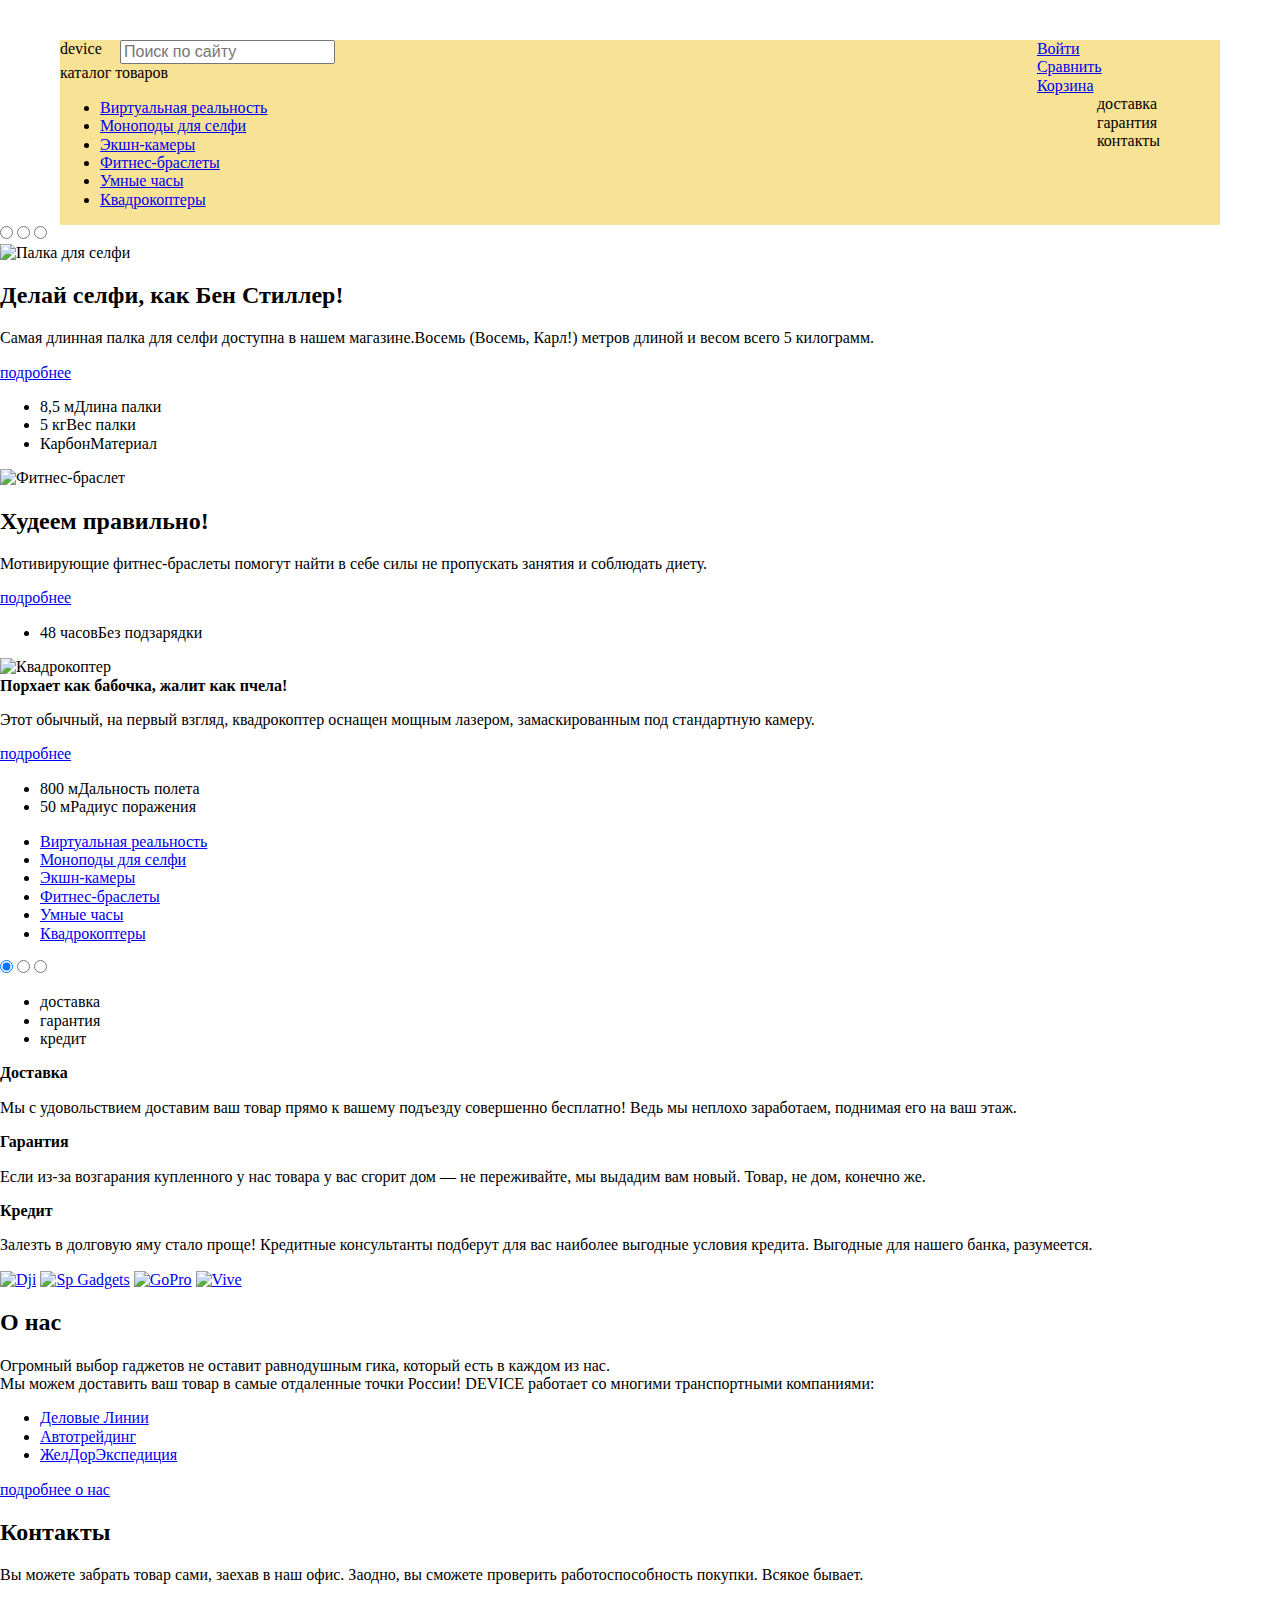
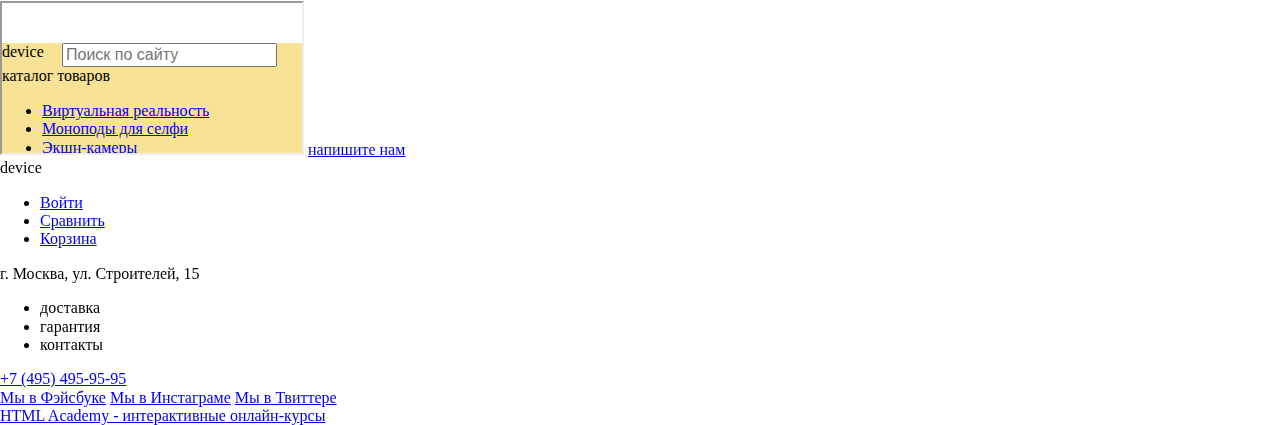
==== index.html @ 71eaf311 "Изменения в разметке" ====
<!DOCTYPE html>
<html lang="ru">
<head>
	<meta charset="UTF-8">
	<link rel="stylesheet" href="css/normalize.css">
	<link rel="stylesheet" href="css/style.css">
	<title>Device Layout  |  Главная</title>
</head>
<body class="body">
	<header class="header">
		<a class="header__logo">device</a>
		<nav class="header__nav">
			<div class="header__aside-nav">
				<form action="#" class="search">
					<input type="search" placeholder="Поиск по сайту" class="search__box">
				</form>
				<div class="header__catalog-menu">
					<a class="header__menu-link">каталог товаров</a>
					<ul class="header__catalog-list">
						<li class="header__catalog-item">
							<a href="#" class="header__catalog-link">Виртуальная реальность</a>
						</li>
						<li class="header__catalog-item">
							<a href="#" class="header__catalog-link">Моноподы для селфи</a>
						</li>
						<li class="header__catalog-item">
							<a href="#" class="header__catalog-link">Экшн-камеры</a>
						</li>
						<li class="header__catalog-item">
							<a href="#" class="header__catalog-link">Фитнес-браслеты</a>
						</li>
						<li class="header__catalog-item">
							<a href="#" class="header__catalog-link">Умные часы</a>
						</li>
						<li class="header__catalog-item">
							<a href="#" class="header__catalog-link">Квадрокоптеры</a>
						</li>
					</ul>
				</div>
			</div>
			<div class="header__main-nav">
				<ul class="header__interactive-list">
					<li class="header__interactive-item">
						<a href="#" class="header__interactive-link">Войти</a>
					</li>
					<li class="header__interactive-item">
						<a href="#" class="header__interactive-link">Сравнить</a>
					</li>
					<li class="header__interactive-item">
						<a href="#" class="header__interactive-link">Корзина</a>
					</li>
				</ul>
				<ul class="header__menu-list">
					<li class="header__menu-item">
						<a class="header__menu-link">доставка</a>
					</li>
					<li class="header__menu-item">
						<a class="header__menu-link">гарантия</a>
					</li>
					<li class="header__menu-item">
						<a class="header__menu-link">контакты</a>
					</li>
				</ul>
			</div>
		</nav>
	</header>

	<main class="main">
		<div class="main-slider">
			<input type="radio" name="#" id="slid-input-1" checked>
			<input type="radio" name="#" id="slid-input-2">
			<input type="radio" name="#" id="slid-input-3">
			<section class="main-slider__box main-slider__box--01">
				<div class="main-slider__visual">
					<img src="#" alt="Палка для селфи">
				</div>
				<div class="main-slider__text">
					<h2 class="main-slider__title">Делай селфи, как Бен Стиллер!</h2>
					<p class="main-slider__description">Самая длинная палка для селфи доступна в нашем магазине.Восемь (Восемь, Карл!) метров длиной и весом всего 5 килограмм.</p>
					<a href="#" class="special-link">подробнее</a>
					<ul class="main-slider__feature-list">
						<li class="main-slider__feature-item"><span>8,5 м</span>Длина палки</li>
						<li class="main-slider__feature-item"><span>5 кг</span>Вес палки</li>
						<li class="main-slider__feature-item"><span>Карбон</span>Материал</li>
					</ul>
				</div>
			</section>
			<section class="main-slider__box main-slider__box--02">
				<div class="main-slider__visual">
					<img src="#" alt="Фитнес-браслет">
				</div>
				<div class="main-slider__text">
					<h2 class="main-slider__title">Худеем правильно!</h2>
					<p class="main-slider__description">Мотивирующие фитнес-браслеты помогут найти в себе силы не пропускать занятия и соблюдать диету.</p>
					<a href="#" class="special-link">подробнее</a>
					<ul class="main-slider__feature-list">
						<li class="main-slider__feature-item"><span>48 часов</span>Без подзарядки</li>
					</ul>
				</div>
			</section>
			<section class="main-slider__box main-slider__box--03">
				<div class="main-slider__visual">
					<img src="#" alt="Квадрокоптер">
				</div>
				<div class="main-slider__text">
					<b class="main-slider__title">Порхает как бабочка, жалит как пчела!</b>
					<p class="main-slider__description">Этот обычный, на первый взгляд, квадрокоптер оснащен мощным лазером, замаскированным под стандартную камеру.</p>
					<a href="#" class="special-link">подробнее</a>
					<ul class="main-slider__feature-list">
						<li class="main-slider__feature-item"><span>800 м</span>Дальность полета</li>
						<li class="main-slider__feature-item"><span>50 м</span>Радиус поражения</li>
					</ul>
				</div>
			</section>
		</div>
		<section class="catalog">
			<ul class="catalog__list">
				<li class="catalog__item">
					<a href="#" class="catalog__link">Виртуальная реальность</a>
				</li>
				<li class="catalog__item">
					<a href="#" class="catalog__link">Моноподы для селфи</a>
				</li>
				<li class="catalog__item">
					<a href="#" class="catalog__link">Экшн-камеры</a>
				</li>
				<li class="catalog__item">
					<a href="#" class="catalog__link">Фитнес-браслеты</a>
				</li>
				<li class="catalog__item">
					<a href="#" class="catalog__link">Умные часы</a>
				</li>
				<li class="catalog__item">
					<a href="#" class="catalog__link">Квадрокоптеры</a>
				</li>
			</ul>
		</section>
		<div class="service">
			<input type="radio" name="#" id="ser-input-1" checked>
			<input type="radio" name="#" id="ser-input-2">
			<input type="radio" name="#" id="ser-input-3">
			<ul class="service__list">
				<li class="service__item">доставка</li>
				<li class="service__item">гарантия</li>
				<li class="service__item">кредит</li>
			</ul>
			<section class="service__type service__type--01">
				<b class="service__type-title">Доставка</b>
				<p class="service__type-description">Мы с удовольствием доставим ваш товар прямо к вашему подъезду совершенно бесплатно! Ведь мы неплохо заработаем, поднимая его на ваш этаж.</p>
			</section>
			<section class="service__type service__type--02">
				<b class="service__type-title">Гарантия</b>
				<p class="service__type-description">Если из-за возгарания купленного у нас товара у вас сгорит дом — не переживайте, мы выдадим вам новый. Товар, не дом, конечно же.</p>
			</section>
			<section class="service__type service__type--03">
				<b class="service__type-title">Кредит</b>
				<p class="service__type-description">Залезть в долговую яму стало проще! Кредитные консультанты подберут для вас наиболее выгодные условия кредита. Выгодные для нашего банка, разумеется.</p>
			</section>
		</div>
		<section class="firms-logo">
			<a href="#" class="firms-logo__link"><img src="#" alt="Dji"></a>
			<a href="#" class="firms-logo__link"><img src="#" alt="Sp Gadgets"></a>
			<a href="#" class="firms-logo__link"><img src="#" alt="GoPro"></a>
			<a href="#" class="firms-logo__link"><img src="#" alt="Vive"></a>
		</section>
		<div class="info">
			<section class="info__block info__block--about">
				<h2 class="info__title">О нас</h2>
				<p class="info__description">Огромный выбор гаджетов не оставит равнодушным гика, который есть в каждом из нас.<br>
				Мы можем доставить ваш товар в самые отдаленные точки России! DEVICE работает со многими транспортными компаниями:</p>
				<ul class="info__transportation-list">
					<li class="info__transportation-item"><a href="#">Деловые Линии</a></li>
					<li class="info__transportation-item"><a href="#">Автотрейдинг</a></li>
					<li class="info__transportation-item"><a href="#">ЖелДорЭкспедиция</a></li>
				</ul>
				<a href="#" class="special-link">подробнее о нас</a>
			</section>
			<section class="info__block info__block--contacts">
				<h2 class="info__title">Контакты</h2>
				<p class="info__description">Вы можете забрать товар сами, заехав в наш офис. Заодно, вы сможете проверить работоспособность покупки. Всякое бывает.</p>
				<iframe src="#"></iframe>
				<a href="mailto:#" class="special-link">напишите нам</a>
			</section>
		</div>
	</main>
	
	<footer class="footer">
		<a class="footer__logo">device</a>
		<nav class="footer__nav">
			<ul class="footer__interactive-list">
				<li class="footer__interactive-item">
					<a href="#" class="footer__interactive-link">Войти</a>
				</li>
				<li class="footer__interactive-item">
					<a href="#" class="footer__interactive-link">Сравнить</a>
				</li>
				<li class="footer__interactive-item">
					<a href="#" class="footer__interactive-link">Корзина</a>
				</li>
			</ul>
			<span class="footer__our-address">г. Москва, ул. Строителей, 15</span>
			<ul class="footer__menu-list">
				<li class="footer__menu-item">
					<a class="footer__menu-link">доставка</a>
				</li>
				<li class="footer__menu-item">
					<a class="footer__menu-link">гарантия</a>
				</li>
				<li class="footer__menu-item">
					<a class="footer__menu-link">контакты</a>
				</li>
			</ul>
			<a href="tel:84954959595" class="footer__our-phone">+7 (495) 495-95-95</a>
		</nav>
		<div class="social">
				<a href="#" class="social__box social__box--fb">Мы в Фэйсбуке</a>
				<a href="#" class="social__box social__box--inst">Мы в Инстаграме</a>
				<a href="#" class="social__box social__box--twit">Мы в Твиттере</a>
		</div>
		<a href="#" class="footer__html-academy">HTML Academy - интерактивные онлайн-курсы</a>
	</footer>
</body>
</html>
---- css/style.css ----
/* ----------FONTS */
@font-face {
	font-family: "GilroyLight";
	font-style: normal;
	font-weight: 300;
	src: url("../fonts/gilroylight.woff2") format("woff2"),
		 url("../fonts/gilroylight.woff") format("woff");
}

@font-face {
	font-family: "GilroyExtraBold";
	font-style: normal;
	font-weight: 800;
	src: url("../fonts/gilroyextrabold.woff2") format("woff2"),
		 url("../fonts/gilroyextrabold.woff") format("woff");
}

@font-face {
	font-family: "OpenSans";
	font-style: normal;
	font-weight: 400;
	src: url("../fonts/opensans.woff2") format("woff2"),
		 url("../fonts/opensans.woff") format("woff");
}

@font-face {
	font-family: "OpenSansLight";
	font-style: normal;
	font-weight: 300;
	src: url("../fonts/opensanslight.woff2") format("woff2"),
		 url("../fonts/opensanslight.woff") format("woff");
}

/* ----------COMMON STYLE */
.body {
	width: 100%;
	background: #ffffff;
	font-style: normal;
	font-family: "OpenSans, Arial, sans-serif";
}

/* ----------HEADER */
.header {
	position: relative;
	
	margin: 40px auto 0 auto;
	width: 1160px;

	background-color: #f7e296;
}

.header__logo {
	position: absolute;
}

.header__nav {
	display: flex;
	flex-direction: row;
	flex-wrap: wrap;
	align-items: flex-start;
	justify-content: space-between;
}

.search {
	flex-basis: 300px;
	margin-left: 60px;
}

.header__interactive-list {
	flex-basis: 740px;
	margin: 0;
	margin-right: 60px;
	padding: 0;

	list-style-type: none;
}

.header__menu-list {
	flex-basis: 1040px;
	margin: 0;
	margin-left: 60px;
	margin-right: 60px;
	padding: 0;
	
	list-style-type: none;
}

/* ----------MAIN */

/* ----------FOOTER */
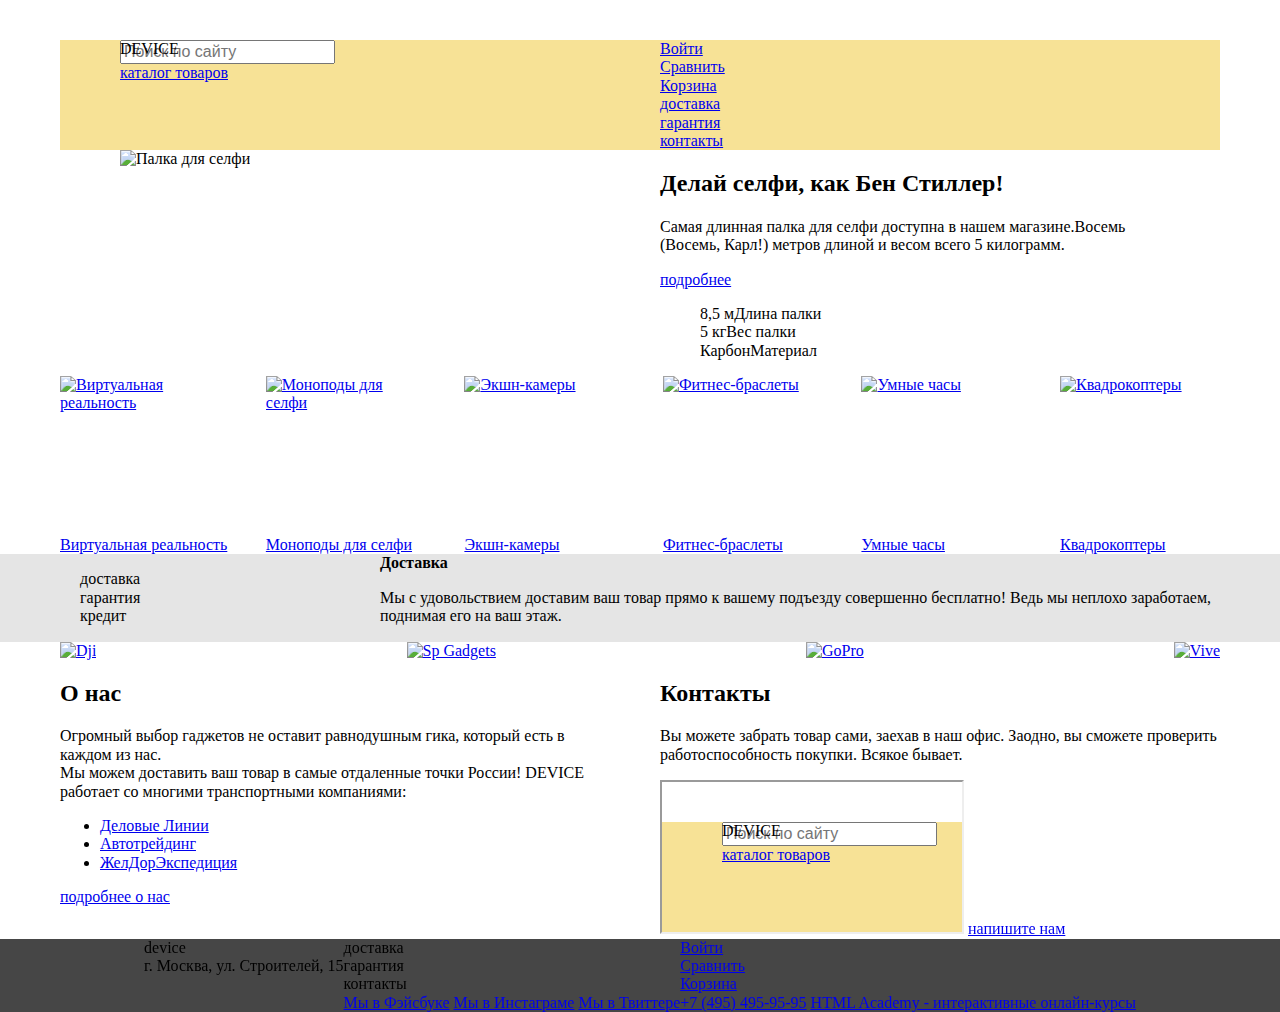
==== commit ef22a7f4: "изменения в разметке + сетка index" ====
--- a/index.html
+++ b/index.html
@@ -15,7 +15,7 @@
 					<input type="search" placeholder="Поиск по сайту" class="search__box">
 				</form>
 				<div class="header__catalog-menu">
-					<a class="header__menu-link">каталог товаров</a>
+					<a href="#" class="header__catalog-menu-link">каталог товаров</a>
 					<ul class="header__catalog-list">
 						<li class="header__catalog-item">
 							<a href="#" class="header__catalog-link">Виртуальная реальность</a>
@@ -52,13 +52,13 @@
 				</ul>
 				<ul class="header__menu-list">
 					<li class="header__menu-item">
-						<a class="header__menu-link">доставка</a>
+						<a href="#" class="header__menu-link">доставка</a>
 					</li>
 					<li class="header__menu-item">
-						<a class="header__menu-link">гарантия</a>
+						<a href="#" class="header__menu-link">гарантия</a>
 					</li>
 					<li class="header__menu-item">
-						<a class="header__menu-link">контакты</a>
+						<a href="#" class="header__menu-link">контакты</a>
 					</li>
 				</ul>
 			</div>
@@ -103,7 +103,7 @@
 					<img src="#" alt="Квадрокоптер">
 				</div>
 				<div class="main-slider__text">
-					<b class="main-slider__title">Порхает как бабочка, жалит как пчела!</b>
+					<h2 class="main-slider__title">Порхает как бабочка, жалит как пчела!</h2>
 					<p class="main-slider__description">Этот обычный, на первый взгляд, квадрокоптер оснащен мощным лазером, замаскированным под стандартную камеру.</p>
 					<a href="#" class="special-link">подробнее</a>
 					<ul class="main-slider__feature-list">
@@ -116,22 +116,46 @@
 		<section class="catalog">
 			<ul class="catalog__list">
 				<li class="catalog__item">
-					<a href="#" class="catalog__link">Виртуальная реальность</a>
-				</li>
-				<li class="catalog__item">
-					<a href="#" class="catalog__link">Моноподы для селфи</a>
-				</li>
-				<li class="catalog__item">
-					<a href="#" class="catalog__link">Экшн-камеры</a>
-				</li>
-				<li class="catalog__item">
-					<a href="#" class="catalog__link">Фитнес-браслеты</a>
-				</li>
-				<li class="catalog__item">
-					<a href="#" class="catalog__link">Умные часы</a>
-				</li>
-				<li class="catalog__item">
-					<a href="#" class="catalog__link">Квадрокоптеры</a>
+					<a href="#" class="catalog__link">
+						<div class="catalog__visual">
+							<img src="#" alt="Виртуальная реальность">
+						</div>
+					Виртуальная реальность</a>
+				</li>
+				<li class="catalog__item">
+					<a href="#" class="catalog__link">
+						<div class="catalog__visual">
+							<img src="#" alt="Моноподы для селфи">
+						</div>
+					Моноподы для селфи</a>
+				</li>
+				<li class="catalog__item">
+					<a href="#" class="catalog__link">
+						<div class="catalog__visual">
+							<img src="#" alt="Экшн-камеры">
+						</div>
+					Экшн-камеры</a>
+				</li>
+				<li class="catalog__item">
+					<a href="#" class="catalog__link">
+						<div class="catalog__visual">
+							<img src="#" alt="Фитнес-браслеты">
+						</div>
+					Фитнес-браслеты</a>
+				</li>
+				<li class="catalog__item">
+					<a href="#" class="catalog__link">
+						<div class="catalog__visual">
+							<img src="#" alt="Умные часы">
+						</div>
+					Умные часы</a>
+				</li>
+				<li class="catalog__item">
+					<a href="#" class="catalog__link">
+						<div class="catalog__visual">
+							<img src="#" alt="Квадрокоптеры">
+						</div>
+					Квадрокоптеры</a>
 				</li>
 			</ul>
 		</section>
@@ -183,10 +207,31 @@
 			</section>
 		</div>
 	</main>
-	
+
 	<footer class="footer">
-		<a class="footer__logo">device</a>
-		<nav class="footer__nav">
+		<div class="footer__info">
+			<a class="footer__logo">device</a>
+			<span class="footer__our-address">г. Москва, ул. Строителей, 15</span>
+		</div>
+		<div class="footer__main-menu">
+			<ul class="footer__menu-list">
+				<li class="footer__menu-item">
+					<a class="footer__menu-link">доставка</a>
+				</li>
+				<li class="footer__menu-item">
+					<a class="footer__menu-link">гарантия</a>
+				</li>
+				<li class="footer__menu-item">
+					<a class="footer__menu-link">контакты</a>
+				</li>
+			</ul>
+			<div class="social">
+				<a href="#" class="social__box social__box--fb">Мы в Фэйсбуке</a>
+				<a href="#" class="social__box social__box--inst">Мы в Инстаграме</a>
+				<a href="#" class="social__box social__box--twit">Мы в Твиттере</a>
+			</div>
+		</div>
+		<div class="footer__aside-menu">
 			<ul class="footer__interactive-list">
 				<li class="footer__interactive-item">
 					<a href="#" class="footer__interactive-link">Войти</a>
@@ -198,26 +243,9 @@
 					<a href="#" class="footer__interactive-link">Корзина</a>
 				</li>
 			</ul>
-			<span class="footer__our-address">г. Москва, ул. Строителей, 15</span>
-			<ul class="footer__menu-list">
-				<li class="footer__menu-item">
-					<a class="footer__menu-link">доставка</a>
-				</li>
-				<li class="footer__menu-item">
-					<a class="footer__menu-link">гарантия</a>
-				</li>
-				<li class="footer__menu-item">
-					<a class="footer__menu-link">контакты</a>
-				</li>
-			</ul>
 			<a href="tel:84954959595" class="footer__our-phone">+7 (495) 495-95-95</a>
-		</nav>
-		<div class="social">
-				<a href="#" class="social__box social__box--fb">Мы в Фэйсбуке</a>
-				<a href="#" class="social__box social__box--inst">Мы в Инстаграме</a>
-				<a href="#" class="social__box social__box--twit">Мы в Твиттере</a>
-		</div>
-		<a href="#" class="footer__html-academy">HTML Academy - интерактивные онлайн-курсы</a>
-	</footer>
+			<a href="#" class="footer__html-academy">HTML Academy - интерактивные онлайн-курсы</a>
+		</div>
+	</footer>	
 </body>
 </html>--- a/css/style.css
+++ b/css/style.css
@@ -39,52 +39,528 @@
 	font-family: "OpenSans, Arial, sans-serif";
 }
 
+.special-link {
+
+}
+
 /* ----------HEADER */
 .header {
 	position: relative;
 	
 	margin: 40px auto 0 auto;
+	padding-left: 60px;
+	padding-right: 60px;
+	width: 1040px;
+
+	background-color: #f7e296;
+}
+
+	.header__logo {
+		position: absolute;
+
+		text-transform: uppercase;
+	}
+
+	.header__nav {
+		display: flex;
+		flex-direction: row;
+		flex-wrap: wrap;
+		align-items: flex-start;
+		justify-content: space-between;
+	}
+
+		.header__aside-nav {
+			display: flex;
+			flex-basis: 500px;
+			flex-direction: column;
+			justify-content: flex-start;
+		}
+
+			.search {
+
+			}
+
+				.search__box {
+
+				}
+
+			.header__catalog-menu {
+
+			}
+
+				.header__catalog-menu-link {
+
+				}
+
+				.header__catalog-list {
+					display: none;
+					margin: 0;
+					padding: 0;
+
+					list-style-type: none;
+				}
+
+					.header__catalog-item {
+
+					}
+
+					.header__catalog-link {
+
+					}
+
+		.header__main-nav {
+			display: flex;
+			flex-basis: 500px;
+			flex-direction: column;
+			justify-content: flex-start;
+		}
+
+			.header__interactive-list {
+				margin: 0;
+				padding: 0;
+				
+				list-style-type: none;
+			}
+
+				.header__interactive-item {
+
+				}
+
+					.header__interactive-link {
+
+					}
+
+			.header__menu-list {
+				margin: 0;
+				padding: 0;
+				
+				list-style-type: none;
+			}
+
+				.header__menu-item {
+
+				}
+
+					.header__menu-link {
+
+					}
+
+/* ----------MAIN */
+.main {
+	width: 100%;
+
+	background-color: #ffffff;
+}
+
+/* ----------MAIN--index */
+.main-slider {
+	width: 1040px;
+	margin: 0 auto;
+	padding-left: 60px;
+	padding-right: 60px;
+}
+
+	#slid-input-1,
+	#slid-input-2,
+	#slid-input-3 {
+		display: none;
+	}
+
+	.main-slider__box {
+		display: flex;
+		flex-direction: row;
+		flex-wrap: nowrap;
+		align-items: flex-start;
+		justify-content: space-between;
+	}
+
+	.main-slider__box--01 {
+		display: flex;
+	}
+
+	.main-slider__box--02,
+	.main-slider__box--03 {
+		display: none;
+	}
+
+		.main-slider__visual {
+			flex-basis: 500px;
+		}
+
+		.main-slider__text {
+			flex-basis: 500px;
+		}
+
+			.main-slider__title {
+
+			}
+
+			.main-slider__description {
+
+			}
+
+			.main-slider__feature-list {
+
+				
+				list-style-type: none;
+			}
+
+				.main-slider__feature-item {
+
+				}
+
+.catalog {
 	width: 1160px;
-
-	background-color: #f7e296;
-}
-
-.header__logo {
-	position: absolute;
-}
-
-.header__nav {
+	margin: 0 auto;
+}
+
+	.catalog__list {
+		display: flex;
+		flex-direction: row;
+		flex-wrap: wrap;
+		align-items: flex-start;
+		justify-content: space-between;
+		margin: 0;
+		padding: 0;
+				
+		list-style-type: none;
+	}
+
+		.catalog__item {
+
+		}
+
+			.catalog__link {
+
+			}
+
+				.catalog__visual {
+					width: 160px;
+					height: 160px;
+				}
+
+.service {
+	display: flex;
+	flex-direction: row;
+	flex-wrap: wrap;
+	align-items: flex-start;
+	justify-content: center;
+	width: 100%;
+
+	background: #e5e5e5;
+}
+
+	#ser-input-1,
+	#ser-input-2,
+	#ser-input-3 {
+		display: none;
+	}
+
+	.service__list {
+		flex-basis: 300px;
+		
+		list-style-type: none;
+	}
+
+		.service__item {
+			
+			cursor: pointer;
+		}
+
+	.service__type {
+		flex-basis: 860px;
+	}
+
+	.service__type--01 {
+		display: block;
+	}
+
+	.service__type--02,
+	.service__type--03 {
+		display: none;
+	}
+
+		.service__type-title {
+
+		}
+
+		.service__type-description {
+
+		}
+
+.firms-logo {
 	display: flex;
 	flex-direction: row;
 	flex-wrap: wrap;
 	align-items: flex-start;
 	justify-content: space-between;
-}
-
-.search {
-	flex-basis: 300px;
-	margin-left: 60px;
-}
-
-.header__interactive-list {
-	flex-basis: 740px;
-	margin: 0;
-	margin-right: 60px;
-	padding: 0;
-
-	list-style-type: none;
-}
-
-.header__menu-list {
-	flex-basis: 1040px;
-	margin: 0;
-	margin-left: 60px;
-	margin-right: 60px;
-	padding: 0;
-	
-	list-style-type: none;
-}
-
-/* ----------MAIN */
-
-/* ----------FOOTER */+
+	width: 1160px;
+	margin: 0 auto;
+}
+
+	.firms-logo__link {
+
+	}
+
+.info {
+	display: flex;
+	flex-direction: row;
+	flex-wrap: wrap;
+	align-items: flex-start;
+	justify-content: space-between;
+
+	width: 1160px;
+	margin: 0 auto;
+}
+
+	.info__block {
+		flex-basis: 560px;
+	}
+
+		.info__title {
+
+		}
+
+		.info__description {
+
+		}
+
+		.info__transportation-list {
+
+		}
+
+			.info__transportation-item {
+
+			}
+
+/* ----------MAIN--catalog */
+.main__title {
+
+}
+
+.main__crumbs-list {
+
+}
+
+	.main__crumbs-item {
+
+	}
+
+.goods-filter {
+
+}
+
+	.goods-filter__title {
+
+	}
+
+	.goods-filter__form {
+
+	}
+
+		.goods-filter__price {
+
+		}
+
+			.goods-filter__form-title {
+
+			}
+
+			.goods-filter__range-line {
+
+			}
+
+				.goods-filter__range-value {
+
+				}
+
+				.goods-filter__range-min {
+
+				}
+
+				.goods-filter__range-max {
+
+				}
+
+			.goods-filter__current-price {
+
+			}
+
+		.goods-filter__color {
+
+		}
+
+			.goods-filter__form-title {
+
+			}
+
+			.goods-filter__color-value {
+
+			}
+
+		.goods-filter__bluetooth {
+
+		}
+
+			.goods-filter__form-title {
+
+			}
+
+			.goods-filter__bluetooth-select {
+
+			}
+
+		.goods-filter__button {
+
+		}
+
+.goods-sort {
+
+}
+
+	.goods-sort__title-block {
+
+	}
+
+		.goods-sort__title {
+
+		}
+
+		.goods-sort__type-list {
+
+		}
+
+			.goods-sort__type-item {
+
+			}
+
+		.goods-sort__arrows {
+
+		}
+
+			.goods-sort__arrow-direction {
+
+			}
+
+	.goods-sort__main-catalog {
+
+	}
+
+		.catalog-item {
+
+		}
+
+			.catalog-item__img {
+
+			}
+
+			.catalog-item__order-block {
+
+			}
+
+			.catalog-item__title {
+
+			}
+
+			.catalog-item__price {
+
+			}
+
+		.paginator {
+
+		}
+
+			.paginator__previous {
+
+			}
+
+			.paginator__number-block {
+
+			}
+
+				.paginator__number {
+
+				}
+
+			.paginator__next {
+
+			}
+
+/* ----------FOOTER */
+.footer {
+	display: flex;
+	flex-direction: row;
+	flex-wrap: nowrap;
+	align-items: flex-start;
+	justify-content: center;
+	width: 100%;
+
+	background: #464646;
+}
+
+	.footer__info {
+
+	}
+
+		.footer__logo {
+			display: block;
+		}
+
+		.footer__our-address {
+
+		}
+
+	.footer__main-menu {
+
+	}
+
+		.footer__menu-list {
+			margin: 0;
+			padding: 0;
+
+			list-style-type: none;
+		}
+
+			.footer__menu-item {
+
+			}
+
+				.footer__menu-link {
+
+				}
+
+		.social {
+
+		}
+
+			.social__box {
+
+			}
+
+	.footer__aside-menu {
+
+	}
+
+		.footer__interactive-list {
+			margin: 0;
+			padding: 0;
+
+			list-style-type: none;
+		}
+
+			.footer__interactive-item {
+
+			}
+
+				.footer__interactive-link {
+
+				}
+
+		.footer__our-phone {
+
+		}
+
+		.footer__html-academy {
+
+		}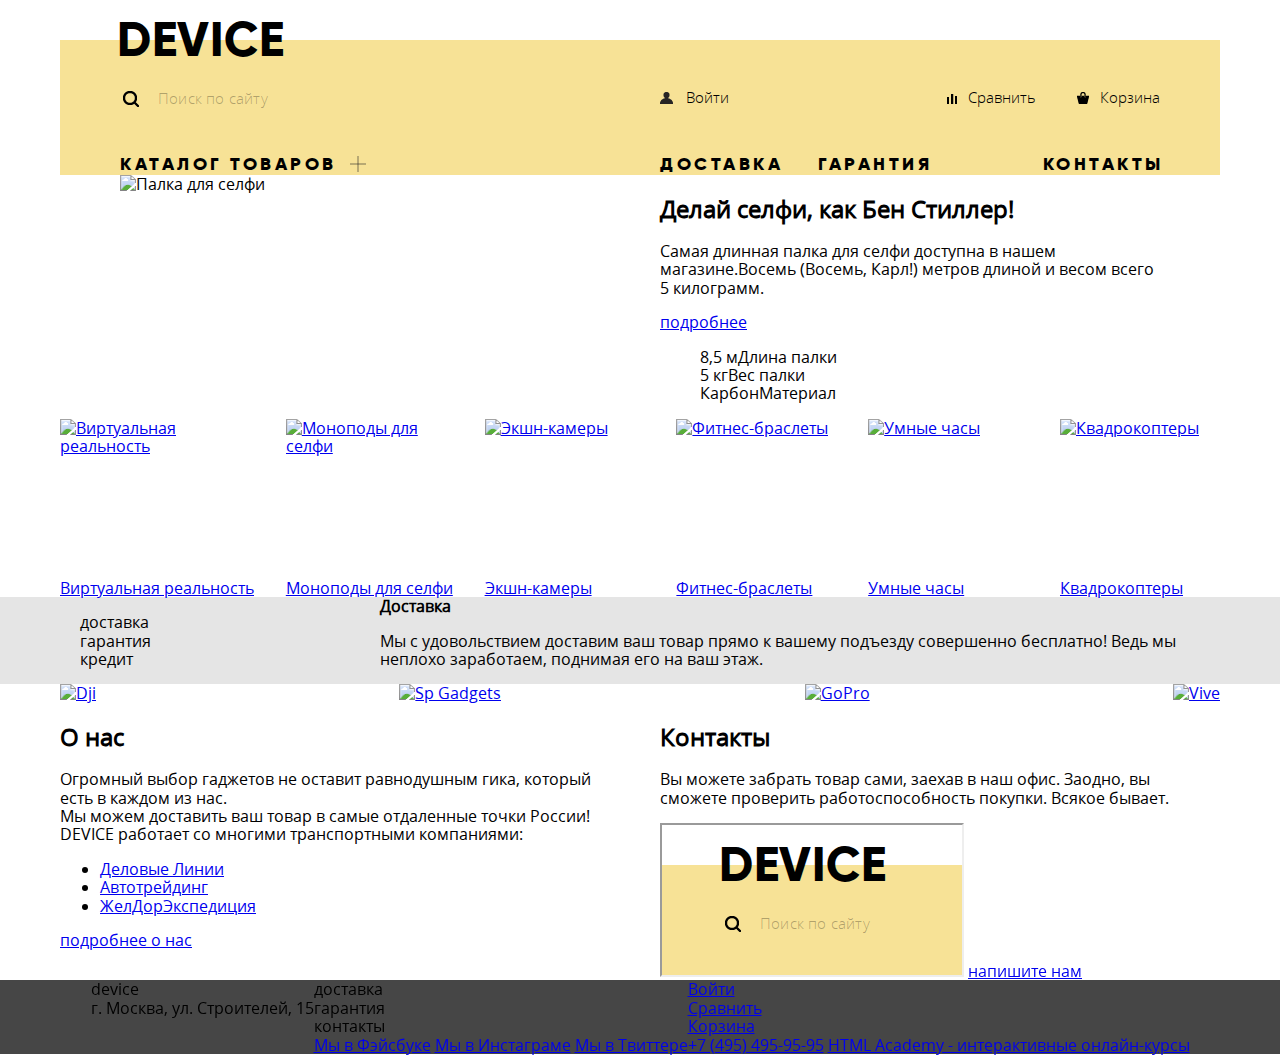
==== commit 3471d4bd: "верстка index + catalog не законченная" ====
--- a/index.html
+++ b/index.html
@@ -13,6 +13,7 @@
 			<div class="header__aside-nav">
 				<form action="#" class="search">
 					<input type="search" placeholder="Поиск по сайту" class="search__box">
+					<button type="submit" class="search__button">Найти</button>
 				</form>
 				<div class="header__catalog-menu">
 					<a href="#" class="header__catalog-menu-link">каталог товаров</a>
@@ -41,13 +42,13 @@
 			<div class="header__main-nav">
 				<ul class="header__interactive-list">
 					<li class="header__interactive-item">
-						<a href="#" class="header__interactive-link">Войти</a>
+						<a href="#" class="header__interactive-link header__interactive-link--user">Войти</a>
 					</li>
 					<li class="header__interactive-item">
-						<a href="#" class="header__interactive-link">Сравнить</a>
+						<a href="#" class="header__interactive-link header__interactive-link--compare">Сравнить</a>
 					</li>
 					<li class="header__interactive-item">
-						<a href="#" class="header__interactive-link">Корзина</a>
+						<a href="#" class="header__interactive-link header__interactive-link--cart">Корзина</a>
 					</li>
 				</ul>
 				<ul class="header__menu-list">
--- a/css/style.css
+++ b/css/style.css
@@ -36,7 +36,7 @@
 	width: 100%;
 	background: #ffffff;
 	font-style: normal;
-	font-family: "OpenSans, Arial, sans-serif";
+	font-family: "OpenSans", "Arial", sans-serif;
 }
 
 .special-link {
@@ -50,38 +50,151 @@
 	margin: 40px auto 0 auto;
 	padding-left: 60px;
 	padding-right: 60px;
+	padding-top: 33px;
 	width: 1040px;
 
-	background-color: #f7e296;
+	background-color: rgba(240, 197, 46, 0.5);
 }
 
 	.header__logo {
 		position: absolute;
-
+		top: -28px;
+		left: 57px;
+
+		font-family: GilroyExtraBold;
+		font-size: 48px;
+		letter-spacing: 0.7px;
 		text-transform: uppercase;
+		text-decoration: none;
+		color: rgba(0, 0, 0, 1);
+	}
+
+	.header__logo[href]:hover {
+		color: rgba(0, 0, 0, 0.6);
+	}
+
+	.header__logo[href]:active {
+		color: rgba(0, 0, 0, 0.3);
 	}
 
 	.header__nav {
 		display: flex;
 		flex-direction: row;
 		flex-wrap: wrap;
-		align-items: flex-start;
+		align-items: stretch;
 		justify-content: space-between;
 	}
 
 		.header__aside-nav {
 			display: flex;
-			flex-basis: 500px;
 			flex-direction: column;
 			justify-content: flex-start;
+			flex-basis: 500px;
 		}
 
 			.search {
-
+				display: flex;
+				flex-direction: row;
+				justify-content: flex-start;
+				height: 49px;
+				margin-bottom: 32px;
 			}
 
 				.search__box {
-
+					display: flex;
+					flex-direction: row;
+					flex-wrap: nowrap;
+					justify-content: center;
+					align-items: center;
+					flex-basis: 355px;
+					padding-left: 38px;
+
+					font-family: OpenSansLight;
+					font-size: 15px;
+					line-height: 36px;
+					letter-spacing: 0.2px;
+
+					color: #000000;
+					
+					border: none;
+					outline: 0px;
+					background: transparent url("../img/icon_sprite/icon_sprite.png") no-repeat -135px -751px;
+				}
+
+				.search__box::-webkit-input-placeholder {
+					color: rgba(0, 0, 0, 0.3);
+				}
+
+				.search__box::-moz-placeholder {
+					color: rgba(0, 0, 0, 0.3);
+				}
+
+				.search__box:-ms-input-placeholder {
+					color: rgba(0, 0, 0, 0.3);
+				}
+
+				.search__box:hover::-webkit-input-placeholder {
+					color: rgba(0, 0, 0, 0.6);
+				}
+
+				.search__box:hover::-moz-placeholder {
+					color: rgba(0, 0, 0, 0.6);
+				}
+
+				.search__box:hover:-ms-input-placeholder {
+					color: rgba(0, 0, 0, 0.6);
+				}
+
+				.search__box:focus::-webkit-input-placeholder {
+					color: rgba(0, 0, 0, 0.6);
+				}
+
+				.search__box:focus::-moz-placeholder {
+					color: rgba(0, 0, 0, 0.6);
+				}
+
+				.search__box:focus:-ms-input-placeholder {
+					color: rgba(0, 0, 0, 0.6);
+				}
+
+				.search__box:focus {
+					box-shadow: inset 0px -2px #000000;
+				}
+
+				.search__button {
+					display: none;
+					flex-direction: row;
+					flex-wrap: nowrap;
+					justify-content: center;
+					align-items: center;
+					flex-basis: 85px;
+
+					font-family: OpenSansLight;
+					font-size: 15px;
+					line-height: 36px;
+					color: #000000;
+					
+					border: none;
+					outline: none;
+					background-color: transparent;
+					box-shadow: inset 0px 0px 0px 2px #000000;
+
+					cursor: pointer;
+				}
+
+				.search__button:hover {
+					background-color: #000000;
+					color: rgba(255, 255, 255, 1);
+				}
+
+				.search__button:active {
+					background-color: #000000;
+					color: rgba(255, 255, 255, 0.3);
+				}
+
+				.search__box:focus + .search__button,
+				.search__button:active  {
+					display: flex;
 				}
 
 			.header__catalog-menu {
@@ -89,7 +202,46 @@
 			}
 
 				.header__catalog-menu-link {
-
+					position: relative;
+					padding-right: 33px;
+					font-family: GilroyExtraBold;
+					font-size: 18px;
+					text-decoration: none;
+					text-transform: uppercase;
+					letter-spacing: 3.5px;
+					color: #000000;
+				}
+
+				.header__catalog-menu-link:hover {
+					opacity: 0.6;
+				}
+
+				.header__catalog-menu-link:active {
+					opacity: 0.3;
+				}
+
+				.header__catalog-menu-link::before {
+					content: "";
+					position: absolute;
+					top: 10px;
+					right: 4px;
+					width: 16px;
+					height: 2px;
+
+					background-color: rgba(39, 37, 37, 0.3);
+				}
+
+				.header__catalog-menu-link::after {
+					content: "";
+					position: absolute;
+					top: 10px;
+					right: 4px;
+					width: 16px;
+					height: 2px;
+
+					background-color: rgba(39, 37, 37, 0.3);
+
+					transform: rotate(90deg);
 				}
 
 				.header__catalog-list {
@@ -110,39 +262,133 @@
 
 		.header__main-nav {
 			display: flex;
-			flex-basis: 500px;
 			flex-direction: column;
 			justify-content: flex-start;
+			flex-basis: 500px;
 		}
 
 			.header__interactive-list {
+				display: flex;
+				flex-direction: row;
+				justify-content: space-between;
+				flex-basis: 49px;
+				margin: 0;
+				margin-bottom: 32px;
+				padding: 0;
+				
+				list-style-type: none;
+			}
+
+				.header__interactive-item {
+					display: flex;
+					justify-content: flex-end;
+					align-items: center;
+					flex-wrap: nowrap;
+				}
+
+				.header__interactive-item:first-child {
+					justify-content: flex-start;
+					flex-basis: 280px;
+				}
+
+				.header__interactive-item:last-child {
+					margin-left: 36px;
+				}
+
+					.header__interactive-link {
+						position: relative;
+
+						display: block;
+						padding-left: 26px;
+
+						font-family: OpenSansLight;
+						font-size: 15px;
+						text-decoration: none;
+						color: #000000;
+					}
+
+					.header__interactive-link:hover {
+						opacity: 0.6;
+					}
+
+					.header__interactive-link:active {
+						opacity: 0.3;
+					}
+
+					.header__interactive-link::before {
+						content: "";
+						position: absolute;
+						width: 13px;
+						height: 13px;
+						background: transparent url("../img/icon_sprite/icon_sprite.png") no-repeat;
+					}
+
+					.header__interactive-link--user::before {
+						top: 3px;
+						left: 0px;
+						background-position: -136px -805px;
+					}
+
+					.header__interactive-link--compare::before {
+						top: 5px;
+						left: 5px;
+						background-position: -116px -933px;
+					}
+
+					.header__interactive-link--cart::before {
+						top: 3px;
+						left: 3px;
+						background-position: -20px -897px;
+					}
+
+					.header__interactive-link--out {
+						padding: 0;
+						margin-left: 22px;
+
+						color: #000000;
+						opacity: 0.3;
+					}
+
+					.header__interactive-link--out:hover {
+						opacity: none;
+					}
+
+			.header__menu-list {
+				display: flex;
+				flex-direction: row;
+				justify-content: space-between;
 				margin: 0;
 				padding: 0;
 				
 				list-style-type: none;
 			}
 
-				.header__interactive-item {
-
-				}
-
-					.header__interactive-link {
-
-					}
-
-			.header__menu-list {
-				margin: 0;
-				padding: 0;
-				
-				list-style-type: none;
-			}
-
 				.header__menu-item {
-
+					display: flex;
+					flex-direction: row;
+					align-content: center;					
+				}
+
+				.header__menu-item:last-child {
+					margin-left: 75px;
+					margin-right: -3.5px;
 				}
 
 					.header__menu-link {
-
+						font-family: GilroyExtraBold;
+						font-size: 18px;
+						text-decoration: none;
+						text-transform: uppercase;
+						letter-spacing: 3.5px;
+						color: #000000;
+					}
+
+					.header__menu-link:hover {
+						opacity: 0.6;
+					}
+
+					.header__menu-link:active {
+						opacity: 0.3;
 					}
 
 /* ----------MAIN */
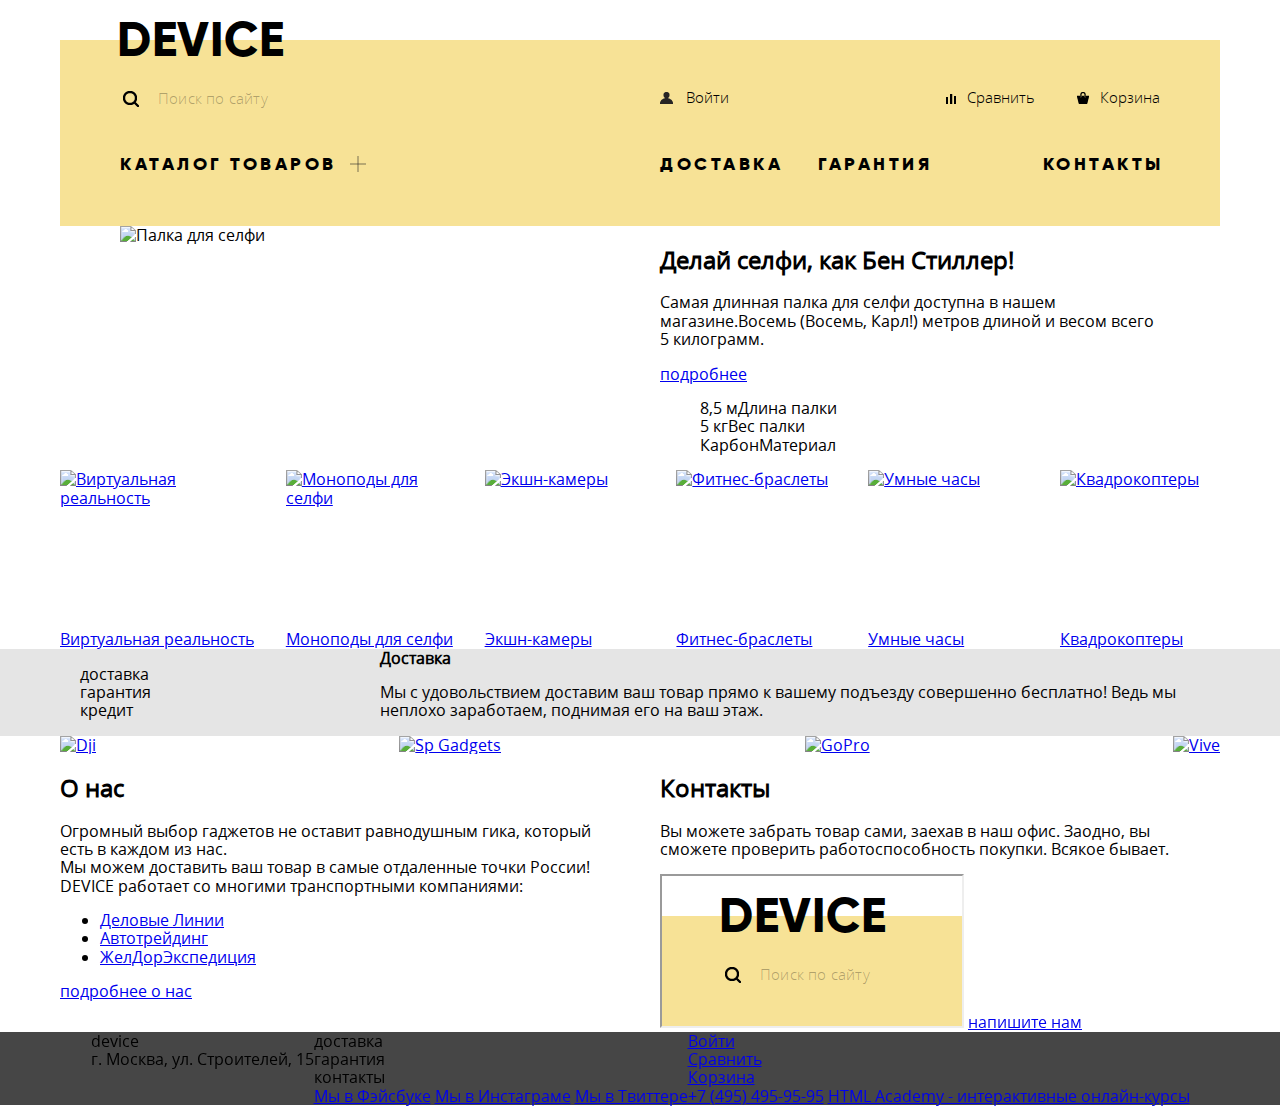
==== commit 655bc432: "Верстка index + catalog _2" ====
--- a/index.html
+++ b/index.html
@@ -17,26 +17,28 @@
 				</form>
 				<div class="header__catalog-menu">
 					<a href="#" class="header__catalog-menu-link">каталог товаров</a>
-					<ul class="header__catalog-list">
-						<li class="header__catalog-item">
-							<a href="#" class="header__catalog-link">Виртуальная реальность</a>
-						</li>
-						<li class="header__catalog-item">
-							<a href="#" class="header__catalog-link">Моноподы для селфи</a>
-						</li>
-						<li class="header__catalog-item">
-							<a href="#" class="header__catalog-link">Экшн-камеры</a>
-						</li>
-						<li class="header__catalog-item">
-							<a href="#" class="header__catalog-link">Фитнес-браслеты</a>
-						</li>
-						<li class="header__catalog-item">
-							<a href="#" class="header__catalog-link">Умные часы</a>
-						</li>
-						<li class="header__catalog-item">
-							<a href="#" class="header__catalog-link">Квадрокоптеры</a>
-						</li>
-					</ul>
+					<div class="header__catalog-list-wrapper">
+						<ul class="header__catalog-list">
+							<li class="header__catalog-item">
+								<a href="#" class="header__catalog-link">Виртуальная реальность</a>
+							</li>
+							<li class="header__catalog-item">
+								<a href="#" class="header__catalog-link">Фитнес-браслеты</a>
+							</li>
+							<li class="header__catalog-item">
+								<a href="#" class="header__catalog-link">Квадрокоптеры</a>
+							</li>
+							<li class="header__catalog-item">
+								<a href="../device/catalog.html" class="header__catalog-link">Моноподы для селфи</a>
+							</li>
+							<li class="header__catalog-item">
+								<a href="#" class="header__catalog-link">Умные часы</a>
+							</li>
+							<li class="header__catalog-item">
+								<a href="#" class="header__catalog-link">Экшн-камеры</a>
+							</li>
+						</ul>
+					</div>
 				</div>
 			</div>
 			<div class="header__main-nav">
@@ -73,7 +75,7 @@
 			<input type="radio" name="#" id="slid-input-3">
 			<section class="main-slider__box main-slider__box--01">
 				<div class="main-slider__visual">
-					<img src="#" alt="Палка для селфи">
+					<img src="../device/img/main-slider/main-slider__visual-1.png" alt="Палка для селфи" width="386" height="486">
 				</div>
 				<div class="main-slider__text">
 					<h2 class="main-slider__title">Делай селфи, как Бен Стиллер!</h2>
@@ -88,7 +90,7 @@
 			</section>
 			<section class="main-slider__box main-slider__box--02">
 				<div class="main-slider__visual">
-					<img src="#" alt="Фитнес-браслет">
+					<img src="../device/img/main-slider/main-slider__visual-2.png" alt="Фитнес-браслет" width="345" height="485">
 				</div>
 				<div class="main-slider__text">
 					<h2 class="main-slider__title">Худеем правильно!</h2>
@@ -101,7 +103,7 @@
 			</section>
 			<section class="main-slider__box main-slider__box--03">
 				<div class="main-slider__visual">
-					<img src="#" alt="Квадрокоптер">
+					<img src="../device/img/main-slider/main-slider__visual-3.png" alt="Квадрокоптер" width="526" height="334">
 				</div>
 				<div class="main-slider__text">
 					<h2 class="main-slider__title">Порхает как бабочка, жалит как пчела!</h2>
@@ -124,7 +126,7 @@
 					Виртуальная реальность</a>
 				</li>
 				<li class="catalog__item">
-					<a href="#" class="catalog__link">
+					<a href="../device/catalog.html" class="catalog__link">
 						<div class="catalog__visual">
 							<img src="#" alt="Моноподы для селфи">
 						</div>
--- a/css/style.css
+++ b/css/style.css
@@ -52,6 +52,7 @@
 	padding-right: 60px;
 	padding-top: 33px;
 	width: 1040px;
+	min-height: 153px;
 
 	background-color: rgba(240, 197, 46, 0.5);
 }
@@ -198,7 +199,7 @@
 				}
 
 			.header__catalog-menu {
-
+				position: relative;
 			}
 
 				.header__catalog-menu-link {
@@ -244,21 +245,68 @@
 					transform: rotate(90deg);
 				}
 
-				.header__catalog-list {
+				.header__catalog-list-wrapper {
+					position: absolute;
+					top: 20px;
+					left: -60px;
 					display: none;
+					width: 1160px;
 					margin: 0;
 					padding: 0;
 
-					list-style-type: none;
-				}
-
-					.header__catalog-item {
-
-					}
-
-					.header__catalog-link {
-
-					}
+					background-color: #f7e296;
+				}
+
+				.header__catalog-menu-link:hover + .header__catalog-list-wrapper,
+				.header__catalog-list-wrapper:hover {
+					display: block;
+					margin: 0;
+					padding: 0;
+				}
+
+					.header__catalog-list {
+						display: flex;
+						flex-direction: row;
+						flex-wrap: wrap;
+						width: 650px;
+						margin: 0;
+						padding: 0;
+						padding-left: 60px;
+						padding-top: 23px;
+						padding-bottom: 34px;
+
+						list-style-type: none;
+					}
+
+						.header__catalog-item {
+							flex-basis: 200px;
+						}
+						
+						.header__catalog-item:first-child,
+						.header__catalog-item:nth-child(4) {
+							margin-right: 39px;
+						}
+
+						.header__catalog-item:last-child {
+							flex-basis: 100%;
+						}
+
+						.header__catalog-link {
+							font-family: OpenSansLight;
+							font-size: 15px;
+							line-height: 36px;
+							text-decoration: none;
+							letter-spacing: 0.2px;
+							color: #000000;
+						}
+
+						.header__catalog-link:hover {
+							opacity: 0.6;
+						}
+
+						.header__catalog-link:active {
+							opacity: 0.3;
+						}
 
 		.header__main-nav {
 			display: flex;
@@ -270,7 +318,6 @@
 			.header__interactive-list {
 				display: flex;
 				flex-direction: row;
-				justify-content: space-between;
 				flex-basis: 49px;
 				margin: 0;
 				margin-bottom: 32px;
@@ -287,12 +334,11 @@
 				}
 
 				.header__interactive-item:first-child {
-					justify-content: flex-start;
-					flex-basis: 280px;
+					margin-right: auto;
 				}
 
 				.header__interactive-item:last-child {
-					margin-left: 36px;
+					margin-left: 39px;
 				}
 
 					.header__interactive-link {
@@ -356,7 +402,6 @@
 			.header__menu-list {
 				display: flex;
 				flex-direction: row;
-				justify-content: space-between;
 				margin: 0;
 				padding: 0;
 				
@@ -366,11 +411,12 @@
 				.header__menu-item {
 					display: flex;
 					flex-direction: row;
-					align-content: center;					
+					align-content: center;
+					margin-right: 35px;	
 				}
 
 				.header__menu-item:last-child {
-					margin-left: 75px;
+					margin-left: auto;
 					margin-right: -3.5px;
 				}
 
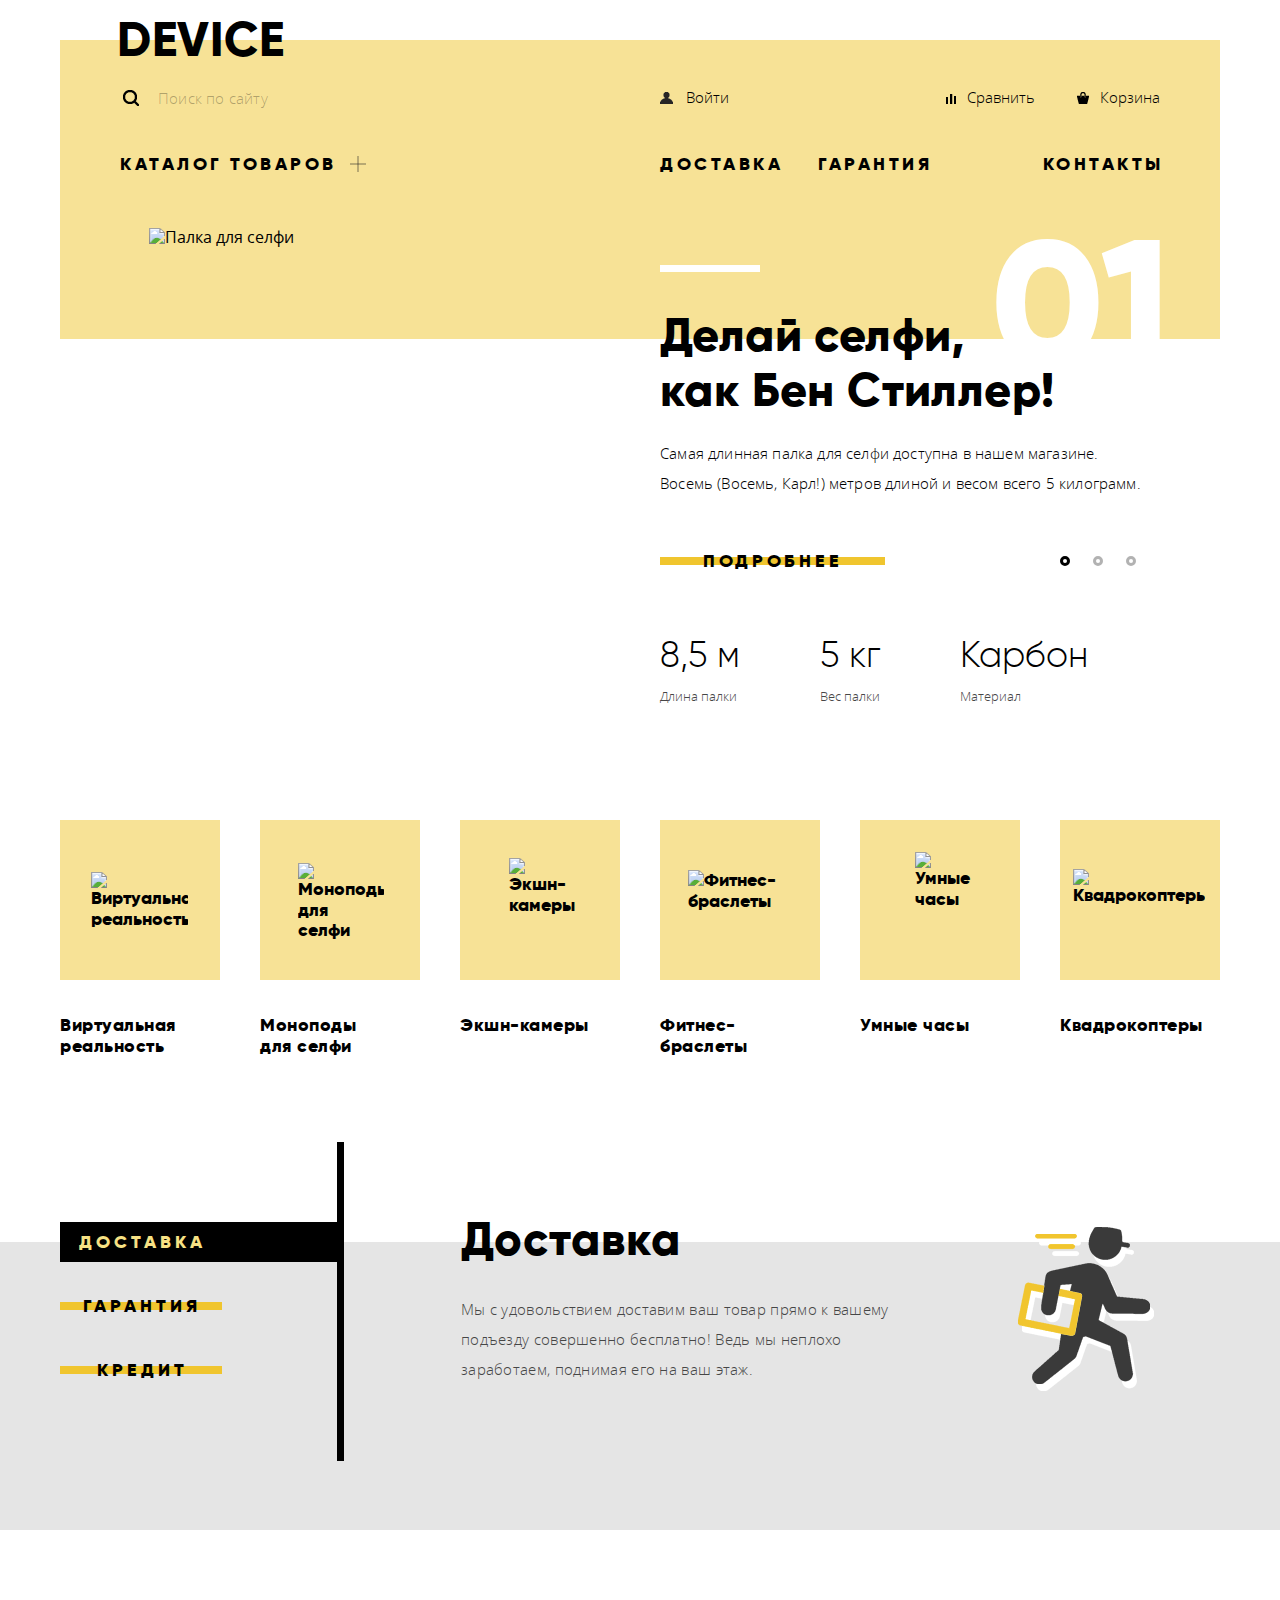
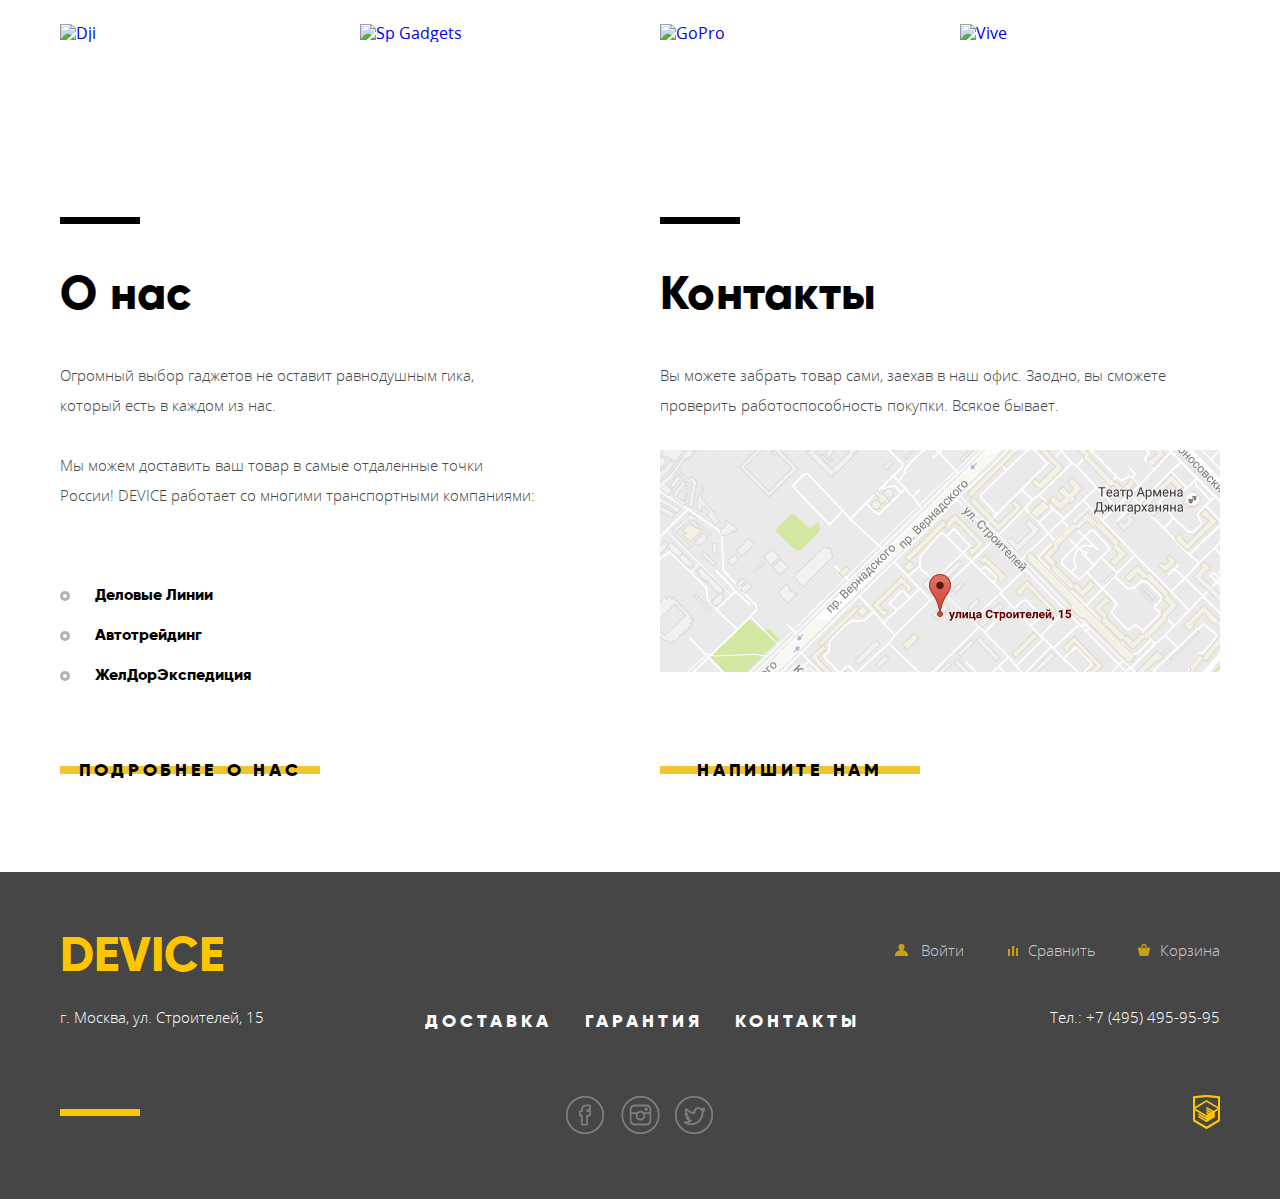
==== commit e871554f: "Верстка index" ====
--- a/index.html
+++ b/index.html
@@ -70,17 +70,22 @@
 
 	<main class="main">
 		<div class="main-slider">
-			<input type="radio" name="#" id="slid-input-1" checked>
-			<input type="radio" name="#" id="slid-input-2">
-			<input type="radio" name="#" id="slid-input-3">
+			<input type="radio" name="main-slider" id="slid-input-1" checked>
+			<input type="radio" name="main-slider" id="slid-input-2">
+			<input type="radio" name="main-slider" id="slid-input-3">
 			<section class="main-slider__box main-slider__box--01">
 				<div class="main-slider__visual">
 					<img src="../device/img/main-slider/main-slider__visual-1.png" alt="Палка для селфи" width="386" height="486">
 				</div>
-				<div class="main-slider__text">
-					<h2 class="main-slider__title">Делай селфи, как Бен Стиллер!</h2>
-					<p class="main-slider__description">Самая длинная палка для селфи доступна в нашем магазине.Восемь (Восемь, Карл!) метров длиной и весом всего 5 килограмм.</p>
-					<a href="#" class="special-link">подробнее</a>
+				<div class="main-slider__text main-slider__text--01">
+					<h2 class="main-slider__title">Делай селфи, <br>как Бен Стиллер!</h2>
+					<p class="main-slider__description">Самая длинная палка для селфи доступна в нашем магазине. <br>Восемь (Восемь, Карл!) метров длиной и весом всего 5 килограмм.</p>
+					<div class="main-slider__labels">
+						<a href="#" class="special-link">подробнее</a>
+						<label for="slid-input-1" class="main-slider__input-label main-slider__input-label--01"></label>
+						<label for="slid-input-2" class="main-slider__input-label main-slider__input-label--02"></label>
+						<label for="slid-input-3" class="main-slider__input-label main-slider__input-label--03"></label>
+					</div>
 					<ul class="main-slider__feature-list">
 						<li class="main-slider__feature-item"><span>8,5 м</span>Длина палки</li>
 						<li class="main-slider__feature-item"><span>5 кг</span>Вес палки</li>
@@ -92,10 +97,15 @@
 				<div class="main-slider__visual">
 					<img src="../device/img/main-slider/main-slider__visual-2.png" alt="Фитнес-браслет" width="345" height="485">
 				</div>
-				<div class="main-slider__text">
-					<h2 class="main-slider__title">Худеем правильно!</h2>
-					<p class="main-slider__description">Мотивирующие фитнес-браслеты помогут найти в себе силы не пропускать занятия и соблюдать диету.</p>
-					<a href="#" class="special-link">подробнее</a>
+				<div class="main-slider__text main-slider__text--02">
+					<h2 class="main-slider__title">Худеем<br> правильно!</h2>
+					<p class="main-slider__description">Мотивирующие фитнес-браслеты помогут найти в себе силы<br> не пропускать занятия и соблюдать диету.</p>
+					<div class="main-slider__labels">
+						<a href="#" class="special-link">подробнее</a>
+						<label for="slid-input-1" class="main-slider__input-label main-slider__input-label--01"></label>
+						<label for="slid-input-2" class="main-slider__input-label main-slider__input-label--02"></label>
+						<label for="slid-input-3" class="main-slider__input-label main-slider__input-label--03"></label>
+					</div>
 					<ul class="main-slider__feature-list">
 						<li class="main-slider__feature-item"><span>48 часов</span>Без подзарядки</li>
 					</ul>
@@ -105,10 +115,15 @@
 				<div class="main-slider__visual">
 					<img src="../device/img/main-slider/main-slider__visual-3.png" alt="Квадрокоптер" width="526" height="334">
 				</div>
-				<div class="main-slider__text">
+				<div class="main-slider__text main-slider__text--03">
 					<h2 class="main-slider__title">Порхает как бабочка, жалит как пчела!</h2>
-					<p class="main-slider__description">Этот обычный, на первый взгляд, квадрокоптер оснащен мощным лазером, замаскированным под стандартную камеру.</p>
-					<a href="#" class="special-link">подробнее</a>
+					<p class="main-slider__description">Этот обычный, на первый взгляд, квадрокоптер оснащен <br>мощным лазером, замаскированным под стандартную камеру.</p>
+					<div class="main-slider__labels">
+						<a href="#" class="special-link">подробнее</a>
+						<label for="slid-input-1" class="main-slider__input-label main-slider__input-label--01"></label>
+						<label for="slid-input-2" class="main-slider__input-label main-slider__input-label--02"></label>
+						<label for="slid-input-3" class="main-slider__input-label main-slider__input-label--03"></label>
+					</div>
 					<ul class="main-slider__feature-list">
 						<li class="main-slider__feature-item"><span>800 м</span>Дальность полета</li>
 						<li class="main-slider__feature-item"><span>50 м</span>Радиус поражения</li>
@@ -120,81 +135,101 @@
 			<ul class="catalog__list">
 				<li class="catalog__item">
 					<a href="#" class="catalog__link">
-						<div class="catalog__visual">
-							<img src="#" alt="Виртуальная реальность">
-						</div>
-					Виртуальная реальность</a>
+						<div class="catalog__visual catalog__visual--virtual">
+							<img src="../device/img/catalog/catalog__item-1.png" alt="Виртуальная реальность" width="97" height="55">
+						</div>
+						<span>Виртуальная реальность</span>
+					</a>
 				</li>
 				<li class="catalog__item">
 					<a href="../device/catalog.html" class="catalog__link">
-						<div class="catalog__visual">
-							<img src="#" alt="Моноподы для селфи">
-						</div>
-					Моноподы для селфи</a>
-				</li>
-				<li class="catalog__item">
-					<a href="#" class="catalog__link">
-						<div class="catalog__visual">
-							<img src="#" alt="Экшн-камеры">
-						</div>
-					Экшн-камеры</a>
-				</li>
-				<li class="catalog__item">
-					<a href="#" class="catalog__link">
-						<div class="catalog__visual">
-							<img src="#" alt="Фитнес-браслеты">
-						</div>
-					Фитнес-браслеты</a>
-				</li>
-				<li class="catalog__item">
-					<a href="#" class="catalog__link">
-						<div class="catalog__visual">
-							<img src="#" alt="Умные часы">
-						</div>
-					Умные часы</a>
-				</li>
-				<li class="catalog__item">
-					<a href="#" class="catalog__link">
-						<div class="catalog__visual">
-							<img src="#" alt="Квадрокоптеры">
-						</div>
-					Квадрокоптеры</a>
+						<div class="catalog__visual catalog__visual--self">
+							<img src="../device/img/catalog/catalog__item-2.png" alt="Моноподы для селфи" width="86" height="117">
+						</div>
+						<span>Моноподы <br>для селфи</span>
+					</a>
+				</li>
+				<li class="catalog__item">
+					<a href="#" class="catalog__link">
+						<div class="catalog__visual catalog__visual--camera">
+							<img src="../device/img/catalog/catalog__item-3.png" alt="Экшн-камеры" width="71" height="87">
+						</div>
+						<span>Экшн-камеры</span>
+					</a>
+				</li>
+				<li class="catalog__item">
+					<a href="#" class="catalog__link">
+						<div class="catalog__visual catalog__visual--bracer">
+							<img src="../device/img/catalog/catalog__item-4.png" alt="Фитнес-браслеты" width="107" height="65">
+						</div>
+						<span>Фитнес-браслеты</span>
+					</a>
+				</li>
+				<li class="catalog__item">
+					<a href="#" class="catalog__link">
+						<div class="catalog__visual catalog__visual--watch">
+							<img src="../device/img/catalog/catalog__item-5.png" alt="Умные часы" width="56" height="98">
+						</div>
+						<span>Умные часы</span>
+					</a>
+				</li>
+				<li class="catalog__item">
+					<a href="#" class="catalog__link">
+						<div class="catalog__visual catalog__visual--copter">
+							<img src="../device/img/catalog/catalog__item-6.png" alt="Квадрокоптеры" width="132" height="69">
+						</div>
+						<span>Квадрокоптеры</span>
+					</a>
 				</li>
 			</ul>
 		</section>
 		<div class="service">
-			<input type="radio" name="#" id="ser-input-1" checked>
-			<input type="radio" name="#" id="ser-input-2">
-			<input type="radio" name="#" id="ser-input-3">
-			<ul class="service__list">
-				<li class="service__item">доставка</li>
-				<li class="service__item">гарантия</li>
-				<li class="service__item">кредит</li>
-			</ul>
-			<section class="service__type service__type--01">
-				<b class="service__type-title">Доставка</b>
-				<p class="service__type-description">Мы с удовольствием доставим ваш товар прямо к вашему подъезду совершенно бесплатно! Ведь мы неплохо заработаем, поднимая его на ваш этаж.</p>
-			</section>
-			<section class="service__type service__type--02">
-				<b class="service__type-title">Гарантия</b>
-				<p class="service__type-description">Если из-за возгарания купленного у нас товара у вас сгорит дом — не переживайте, мы выдадим вам новый. Товар, не дом, конечно же.</p>
-			</section>
-			<section class="service__type service__type--03">
-				<b class="service__type-title">Кредит</b>
-				<p class="service__type-description">Залезть в долговую яму стало проще! Кредитные консультанты подберут для вас наиболее выгодные условия кредита. Выгодные для нашего банка, разумеется.</p>
-			</section>
+			<div class="service__wrapper">
+				<input type="radio" name="service" id="ser-input-1" checked>
+				<input type="radio" name="service" id="ser-input-2">
+				<input type="radio" name="service" id="ser-input-3">
+				<ul class="service__list">
+					<li class="service__item service__item--01"><label for="ser-input-1" class="service__input-label service__input-label--01">доставка</label></li>
+					<li class="service__item service__item--02"><label for="ser-input-2" class="service__input-label service__input-label--02">гарантия</label></li>
+					<li class="service__item service__item--03"><label for="ser-input-3" class="service__input-label service__input-label--03">кредит</label></li>
+				</ul>
+				<section class="service__type service__type--01">
+					<b class="service__type-title">Доставка</b>
+					<p class="service__type-description">Мы с удовольствием доставим ваш товар прямо к вашему подъезду совершенно бесплатно! Ведь мы неплохо заработаем, поднимая его на ваш этаж.</p>
+				</section>
+				<section class="service__type service__type--02">
+					<b class="service__type-title">Гарантия</b>
+					<p class="service__type-description">Если из-за возгарания купленного у нас товара у вас сгорит дом — не переживайте, мы выдадим вам новый. <br>Товар, не дом, конечно же.</p>
+				</section>
+				<section class="service__type service__type--03">
+					<b class="service__type-title">Кредит</b>
+					<p class="service__type-description">Залезть в долговую яму стало проще! Кредитные консультанты подберут для вас наиболее <br>выгодные условия кредита. Выгодные для нашего банка, разумеется.</p>
+				</section>
+			</div>
 		</div>
 		<section class="firms-logo">
-			<a href="#" class="firms-logo__link"><img src="#" alt="Dji"></a>
-			<a href="#" class="firms-logo__link"><img src="#" alt="Sp Gadgets"></a>
-			<a href="#" class="firms-logo__link"><img src="#" alt="GoPro"></a>
-			<a href="#" class="firms-logo__link"><img src="#" alt="Vive"></a>
+			<a href="#" class="firms-logo__link">
+				<img src="../device/img/firms-logo/firms-logo__link-1-1.png" alt="Dji" width="260" height="100">
+				<img src="../device/img/firms-logo/firms-logo__link-1-2.png" alt="Dji" width="260" height="100">
+			</a>
+			<a href="#" class="firms-logo__link">
+				<img src="../device/img/firms-logo/firms-logo__link-2-1.png" alt="Sp Gadgets" width="260" height="100">
+				<img src="../device/img/firms-logo/firms-logo__link-2-2.png" alt="Sp Gadgets" width="260" height="100">
+			</a>
+			<a href="#" class="firms-logo__link">
+				<img src="../device/img/firms-logo/firms-logo__link-3-1.png" alt="GoPro" width="260" height="100">
+				<img src="../device/img/firms-logo/firms-logo__link-3-2.png" alt="GoPro" width="260" height="100">
+			</a>
+			<a href="#" class="firms-logo__link">
+				<img src="../device/img/firms-logo/firms-logo__link-4-1.png" alt="Vive" width="260" height="100">
+				<img src="../device/img/firms-logo/firms-logo__link-4-2.png" alt="Vive" width="260" height="100">
+			</a>
 		</section>
 		<div class="info">
 			<section class="info__block info__block--about">
 				<h2 class="info__title">О нас</h2>
-				<p class="info__description">Огромный выбор гаджетов не оставит равнодушным гика, который есть в каждом из нас.<br>
-				Мы можем доставить ваш товар в самые отдаленные точки России! DEVICE работает со многими транспортными компаниями:</p>
+				<p class="info__description">Огромный выбор гаджетов не оставит равнодушным гика, который есть в каждом из нас.</p>
+				<p class="info__description info__description--about">Мы можем доставить ваш товар в самые отдаленные точки России! DEVICE работает со многими транспортными компаниями:</p>
 				<ul class="info__transportation-list">
 					<li class="info__transportation-item"><a href="#">Деловые Линии</a></li>
 					<li class="info__transportation-item"><a href="#">Автотрейдинг</a></li>
@@ -205,7 +240,9 @@
 			<section class="info__block info__block--contacts">
 				<h2 class="info__title">Контакты</h2>
 				<p class="info__description">Вы можете забрать товар сами, заехав в наш офис. Заодно, вы сможете проверить работоспособность покупки. Всякое бывает.</p>
-				<iframe src="#"></iframe>
+				<div class="info__map">
+					<iframe src="https://www.google.com/maps/embed?pb=!1m18!1m12!1m3!1d2249.112374947375!2d37.52742931614757!3d55.68703400452967!2m3!1f0!2f0!3f0!3m2!1i1024!2i768!4f13.1!3m3!1m2!1s0x46b54cf65f5c8955%3A0x694710ccd55501e!2z0YPQuy4g0KHRgtGA0L7QuNGC0LXQu9C10LksIDE1LCDQnNC-0YHQutCy0LAsIDExOTMxMQ!5e0!3m2!1sru!2sru!4v1493889161253" width="560" height="222" style="border:0" allowfullscreen></iframe>
+				</div>
 				<a href="mailto:#" class="special-link">напишите нам</a>
 			</section>
 		</div>
@@ -219,13 +256,13 @@
 		<div class="footer__main-menu">
 			<ul class="footer__menu-list">
 				<li class="footer__menu-item">
-					<a class="footer__menu-link">доставка</a>
+					<a href="#" class="footer__menu-link">доставка</a>
 				</li>
 				<li class="footer__menu-item">
-					<a class="footer__menu-link">гарантия</a>
+					<a href="#" class="footer__menu-link">гарантия</a>
 				</li>
 				<li class="footer__menu-item">
-					<a class="footer__menu-link">контакты</a>
+					<a href="#" class="footer__menu-link">контакты</a>
 				</li>
 			</ul>
 			<div class="social">
@@ -237,16 +274,16 @@
 		<div class="footer__aside-menu">
 			<ul class="footer__interactive-list">
 				<li class="footer__interactive-item">
-					<a href="#" class="footer__interactive-link">Войти</a>
+					<a href="#" class="footer__interactive-link footer__interactive-link--user">Войти</a>
 				</li>
 				<li class="footer__interactive-item">
-					<a href="#" class="footer__interactive-link">Сравнить</a>
+					<a href="#" class="footer__interactive-link footer__interactive-link--compare">Сравнить</a>
 				</li>
 				<li class="footer__interactive-item">
-					<a href="#" class="footer__interactive-link">Корзина</a>
+					<a href="#" class="footer__interactive-link footer__interactive-link--cart">Корзина</a>
 				</li>
 			</ul>
-			<a href="tel:84954959595" class="footer__our-phone">+7 (495) 495-95-95</a>
+			<a href="tel:84954959595" class="footer__our-phone">Тел.: +7 (495) 495-95-95</a>
 			<a href="#" class="footer__html-academy">HTML Academy - интерактивные онлайн-курсы</a>
 		</div>
 	</footer>	
--- a/css/style.css
+++ b/css/style.css
@@ -39,8 +39,8 @@
 	font-family: "OpenSans", "Arial", sans-serif;
 }
 
-.special-link {
-
+.body a {
+	text-decoration: none;
 }
 
 /* ----------HEADER */
@@ -119,7 +119,7 @@
 					
 					border: none;
 					outline: 0px;
-					background: transparent url("../img/icon_sprite/icon_sprite.png") no-repeat -135px -751px;
+					background: transparent url("../img/icon_sprite/icon_sprite.png") no-repeat -37px -1390px;
 				}
 
 				.search__box::-webkit-input-placeholder {
@@ -249,6 +249,7 @@
 					position: absolute;
 					top: 20px;
 					left: -60px;
+					z-index: 100;
 					display: none;
 					width: 1160px;
 					margin: 0;
@@ -372,19 +373,19 @@
 					.header__interactive-link--user::before {
 						top: 3px;
 						left: 0px;
-						background-position: -136px -805px;
+						background-position: -40px -1621px;
 					}
 
 					.header__interactive-link--compare::before {
 						top: 5px;
 						left: 5px;
-						background-position: -116px -933px;
+						background-position: -40px -224px;
 					}
 
 					.header__interactive-link--cart::before {
 						top: 3px;
 						left: 3px;
-						background-position: -20px -897px;
+						background-position: -40px -40px;
 					}
 
 					.header__interactive-link--out {
@@ -448,8 +449,11 @@
 .main-slider {
 	width: 1040px;
 	margin: 0 auto;
+	margin-bottom: 114px;
 	padding-left: 60px;
 	padding-right: 60px;
+
+	box-shadow: inset 0 113px #f7e296;
 }
 
 	#slid-input-1,
@@ -459,51 +463,237 @@
 	}
 
 	.main-slider__box {
-		display: flex;
+		display: none;
 		flex-direction: row;
 		flex-wrap: nowrap;
 		align-items: flex-start;
 		justify-content: space-between;
 	}
 
-	.main-slider__box--01 {
+	#slid-input-1:checked ~ .main-slider__box--01 {
 		display: flex;
 	}
 
-	.main-slider__box--02,
-	.main-slider__box--03 {
-		display: none;
+	#slid-input-2:checked ~ .main-slider__box--02 {
+		display: flex;
+	}
+
+	#slid-input-3:checked ~ .main-slider__box--03 {
+		display: flex;
 	}
 
 		.main-slider__visual {
+			position: relative;
 			flex-basis: 500px;
 		}
 
+			.main-slider__visual img {
+				position: absolute;
+			}
+
+			.main-slider__box--01 img {
+				top: 2px;
+				left: 29px;
+			}
+
+			.main-slider__box--02 img {
+				top: 14px;
+				left: 56px;
+			}
+
+			.main-slider__box--03 img {
+				top: 67px;
+				left: -29px;
+			}
+
 		.main-slider__text {
+			position: relative;
+			display: flex;
+			flex-direction: column;
+			justify-content: flex-end;
+
 			flex-basis: 500px;
 		}
+		
+		.main-slider__text:before {
+			content: "";
+			position: absolute;
+			top: 39px;
+			left: 0px;
+			z-index: 1;
+
+			width: 100px;
+			height: 7px;
+
+			background-color: #ffffff;
+		}
+
+		.main-slider__text--01:after {
+			content: "01";
+			position: absolute;
+			top: -12px;
+			right: -12px;
+			z-index: 1;
+
+			font-family: GilroyExtraBold;
+			font-size: 179.2px;
+			line-height: 179.2px;
+			color: #ffffff;
+		}
+
+		.main-slider__text--02:after {
+			content: "02";
+			position: absolute;
+			top: -12px;
+			right: -12px;
+			z-index: 1;
+
+			font-family: GilroyExtraBold;
+			font-size: 179.2px;
+			line-height: 179.2px;
+			color: #ffffff;
+		}
+
+		.main-slider__text--03:after {
+			content: "03";
+			position: absolute;
+			top: -12px;
+			right: -12px;
+			z-index: 1;
+
+			font-family: GilroyExtraBold;
+			font-size: 179.2px;
+			line-height: 179.2px;
+			color: #ffffff;
+		}
 
 			.main-slider__title {
-
+				position: absolute;
+				top: 43px;
+				left: 0px;
+				z-index: 10;
+
+				font-family: GilroyExtraBold;
+				font-size: 47px;
+				line-height: 55px;
+				letter-spacing: 0.4px;
+				color: #000000;
 			}
 
 			.main-slider__description {
-
-			}
+				width: 500px;
+				padding-top: 197px;
+				margin-bottom: 43px;
+
+				font-family: OpenSansLight;
+				font-size: 15px;
+				line-height: 30px;
+				letter-spacing: 0.17px;
+				color: #000000;
+			}
+
+			.main-slider__labels {
+				display: flex;
+				flex-direction: row;
+				justify-content: flex-end;
+				margin-bottom: 64px;
+			}
+
+				.main-slider__labels .special-link {
+					margin-right: auto;
+					padding-left: 43px;
+					padding-right: 43px;
+					height: 40px;
+
+					font-family: GilroyExtraBold;
+					font-size: 18px;
+					letter-spacing: 3.7px;
+					line-height: 40px;
+					text-decoration: none;
+					text-transform: uppercase;
+					color: #000000;
+					
+					background: linear-gradient(to bottom, transparent 0px, transparent 16px, #f0c52e 16px, #f0c52e 24px, transparent 24px);
+					transition: background 1s;
+				}
+
+				.main-slider__labels .special-link:hover {
+					background: #f0c52e;
+				}
+
+				.main-slider__labels .special-link:active {
+					color: rgba(0, 0, 0, 0.3);
+				}
+
+				.main-slider__input-label {
+					align-self: center;
+					box-sizing: border-box;
+					margin-left: 23px;
+					width: 10px;
+					height: 10px;
+
+					border-radius: 50%;
+					border: 3px solid rgba(0, 0, 0, 0.3);
+
+					cursor: pointer;
+				}
+
+				.main-slider__input-label:last-child {
+					margin-right: 24px;
+				}
+
+				#slid-input-1:checked ~ .main-slider__box .main-slider__input-label--01,
+				#slid-input-2:checked ~ .main-slider__box .main-slider__input-label--02,
+				#slid-input-3:checked ~ .main-slider__box .main-slider__input-label--03 {
+					border: 3px solid #000000;
+				}
+
+				.main-slider__input-label:hover {
+					border: 3px solid rgba(0, 0, 0, 0.4);
+				}
+
+				.main-slider__input-label:active {
+					border: 3px solid #000000;
+				}
 
 			.main-slider__feature-list {
-
+				display: flex;
+				flex-direction: row;
+				justify-content: flex-start;
+				margin: 0;
+				padding: 0;
 				
 				list-style-type: none;
 			}
 
 				.main-slider__feature-item {
-
-				}
+					flex-basis: 160px;
+					margin: 0;
+					padding: 0;
+
+					font-family: OpenSansLight;
+					font-size: 13px;
+					line-height: 20px;
+					color: #464646;
+				}
+
+				.main-slider__feature-item:nth-child(2) {
+					flex-basis: 140px;
+				}
+
+					.main-slider__feature-item span {
+						display: block;
+						margin-bottom: 21px;
+
+						font-family: GilroyLight;
+						font-size: 36px;
+						color: #000000;
+					}
 
 .catalog {
 	width: 1160px;
 	margin: 0 auto;
+	margin-bottom: 85px;
 }
 
 	.catalog__list {
@@ -512,73 +702,249 @@
 		flex-wrap: wrap;
 		align-items: flex-start;
 		justify-content: space-between;
-		margin: 0;
-		padding: 0;
+		margin: 0px;
+		padding: 0px;
 				
 		list-style-type: none;
 	}
 
 		.catalog__item {
-
+			flex-basis: 160px;
+			margin: 0px;
+			padding: 0px;
 		}
 
 			.catalog__link {
-
+				font-family: GilroyExtraBold;
+				font-size: 18px;
+				text-decoration: none;
+				color: #000000;
 			}
 
 				.catalog__visual {
+					position: relative;
+
+					margin-bottom: 35px;
 					width: 160px;
 					height: 160px;
-				}
+
+					background-color: rgba(240, 197, 46, 0.5);
+				}
+
+				.catalog__visual:hover {
+					background-color: rgba(240, 197, 46, 1);
+				}
+
+					.catalog__visual--virtual img {
+						position: absolute;
+						top: 52px;
+						left: 31px;
+					}
+
+					.catalog__visual--self img {
+						position: absolute;
+						bottom: 0px;
+						left: 38px;
+					}
+
+					.catalog__visual--camera img {
+						position: absolute;
+						top: 38px;
+						left: 49px;
+					}
+
+					.catalog__visual--bracer img {
+						position: absolute;
+						top: 50px;
+						left: 28px;
+					}
+
+					.catalog__visual--watch img {
+						position: absolute;
+						top: 32px;
+						left: 55px;
+					}
+
+					.catalog__visual--copter img {
+						position: absolute;
+						top: 49px;
+						left: 13px;
+					}
+
+					.catalog__item span {
+						line-height: 21px;
+						letter-spacing: 0.5px;
+					}
+
+					.catalog__link:active img,
+					.catalog__item:active span {
+						opacity: 0.3;
+					}
+
+					.catalog__visual--bracer + span {
+						font-size: 17.5px;
+					}
 
 .service {
-	display: flex;
-	flex-direction: row;
-	flex-wrap: wrap;
-	align-items: flex-start;
-	justify-content: center;
 	width: 100%;
+	padding-bottom: 69px;
+	margin-bottom: 94px;
 
 	background: #e5e5e5;
-}
-
-	#ser-input-1,
-	#ser-input-2,
-	#ser-input-3 {
-		display: none;
-	}
-
-	.service__list {
-		flex-basis: 300px;
-		
-		list-style-type: none;
-	}
-
-		.service__item {
+	box-shadow: inset 0px 100px #ffffff;
+}
+
+	.service__wrapper {
+		display: flex;
+		flex-direction: row;
+		flex-wrap: nowrap;
+		align-items: flex-start;
+		justify-content: space-between;
+		width: 1160px;
+		margin: 0 auto;
+	}
+
+		#ser-input-1,
+		#ser-input-2,
+		#ser-input-3 {
+			display: none;
+		}
+
+		.service__list {
+			display: flex;
+			flex-direction: column;
+			justify-content: flex-start;
+			flex-basis: 277px;
+			margin: 0px;
+			padding: 0px;
+			padding-top: 80px;
+			padding-bottom: 47px;
+
+			border-right: 7px solid #000000;
 			
-			cursor: pointer;
-		}
-
-	.service__type {
-		flex-basis: 860px;
-	}
-
-	.service__type--01 {
-		display: block;
-	}
-
-	.service__type--02,
-	.service__type--03 {
-		display: none;
-	}
-
-		.service__type-title {
-
-		}
-
-		.service__type-description {
-
-		}
+			list-style-type: none;
+		}
+
+			.service__item {
+				display: flex;
+				justify-content: flex-start;
+				align-items: center;
+				flex-basis: 40px;
+				margin-bottom: 24px;
+
+				font-family: GilroyExtraBold;
+				font-size: 18px;
+				text-transform: uppercase;
+			}
+
+			#ser-input-1:checked ~ .service__list .service__item--01,
+			#ser-input-2:checked ~ .service__list .service__item--02,
+			#ser-input-3:checked ~ .service__list .service__item--03 {
+				background: #000000;
+				cursor: pointer;
+			}
+
+				.service__item .service__input-label {
+					display: flex;
+					justify-content: center;
+					align-items: center;
+					flex-basis: 160px;
+					height: 40px;
+					padding-left: 2px;
+
+					letter-spacing: 4px;
+
+					background: linear-gradient(to bottom, transparent 0px, transparent 16px, #f0c52e 16px, #f0c52e 24px, transparent 24px);
+					transition: background 0.1s;
+					cursor: pointer;
+				}
+
+				.service__item .service__input-label:hover {
+					background: #f0c52e;
+				}
+
+				#ser-input-1:checked ~ .service__list .service__input-label--01,
+				#ser-input-2:checked ~ .service__list .service__input-label--02,
+				#ser-input-3:checked ~ .service__list .service__input-label--03 {
+					color: #f7e184;
+					background: #000000;
+				}
+
+		.service__type {
+			position: relative;
+			display: none;
+			flex-basis: 860px;
+			padding-top: 70px;
+			padding-left: 101px;
+			box-sizing: border-box;
+		}
+
+		#ser-input-1:checked ~ .service__type--01 {
+			display: block;
+		}
+
+		#ser-input-2:checked ~ .service__type--02 {
+			display: block;
+		}
+
+		#ser-input-3:checked ~ .service__type--03 {
+			display: block;
+		}
+
+		.service__type--01::before {
+			content: "";
+			position: absolute;
+			top: 85px;
+			right: 66px;
+			width: 136px;
+			height: 164px;
+
+			background: transparent url("../img/icon_sprite/icon_sprite.png") -40px -672px no-repeat;
+		}
+
+		.service__type--02::before {
+			content: "";
+			position: absolute;
+			top: 60px;
+			right: 46px;
+			width: 171px;
+			height: 195px;
+
+			background: transparent url("../img/icon_sprite/icon_sprite.png") -40px -1805px no-repeat;
+		}
+
+		.service__type--03::before {
+			content: "";
+			position: absolute;
+			top: 59px;
+			right: 70px;
+			width: 156px;
+			height: 188px;
+
+			background: transparent url("../img/icon_sprite/icon_sprite.png") -40px -404px no-repeat;
+		}
+
+			.service__type-title {
+				display: block;
+				margin-bottom: 28px;
+
+				font-family: GilroyExtraBold;
+				font-size: 47px;
+				letter-spacing: 1px;
+				color: #000000;
+			}
+
+			.service__type-description {
+				margin: 0;
+				padding: 0;
+				width: 460px;
+
+				font-family: OpenSansLight;
+				font-size: 15px;
+				line-height: 30px;
+				letter-spacing: 0.3px;
+				color: #464646;
+			}
 
 .firms-logo {
 	display: flex;
@@ -589,42 +955,173 @@
 
 	width: 1160px;
 	margin: 0 auto;
+	margin-bottom: 93px;
 }
 
 	.firms-logo__link {
-
-	}
+		display: block;
+		flex-basis: 260px;
+		height: 100px;
+		display: block;
+	}
+
+		.firms-logo__link img:last-child {
+			display: none;
+		}
+
+		.firms-logo__link:hover img:last-child {
+			display: inline;
+		}
+
+		.firms-logo__link:hover img:first-child {
+			display: none;
+		}
 
 .info {
 	display: flex;
 	flex-direction: row;
 	flex-wrap: wrap;
-	align-items: flex-start;
+	align-items: stretch;
 	justify-content: space-between;
 
 	width: 1160px;
 	margin: 0 auto;
+	margin-bottom: 82px;
 }
 
 	.info__block {
+		position: relative;
+
+		display: flex;
+		flex-direction: column;
+
+		padding-top: 49px;
+	}
+
+	.info__block--about {
+		flex-basis: 475px;
+	}
+
+	.info__block--contacts {
 		flex-basis: 560px;
 	}
 
+	.info__block::before {
+		content: "";
+		position: absolute;
+		top: 0px;
+		left: 0px;
+		width: 80px;
+		height: 7px;
+		background: #000000;
+	}
+
 		.info__title {
-
+			margin: 0;
+			margin-bottom: 40px;
+
+			font-family: GilroyExtraBold;
+			font-size: 47px;
+			letter-spacing: 0.3px;
+			color: #000000;
 		}
 
 		.info__description {
-
+			margin: 0px;
+			margin-bottom: 30px;
+
+			font-family: OpenSansLight;
+			font-size: 15px;
+			line-height: 30px;
+			color: #464646;
+		}
+
+		.info__description--about {
+			margin-bottom: 65px;
+		}
+
+		.info__map {
+			margin-bottom: 78px;
+			width: 560px;
+			height: 222px;
+			background: url("../img/info/info__map.png") no-repeat;
 		}
 
 		.info__transportation-list {
-
+			margin: 0px;
+			margin-bottom: 55px;
+			padding: 0px;
+
+			list-style-type: none;
 		}
 
 			.info__transportation-item {
-
-			}
+				display: flex;
+				height: 40px;
+				margin-bottom: 0px;
+			}
+
+				.info__transportation-item a {
+					position: relative;
+
+					display: block;
+					padding-left: 35px;
+					
+					font-family: GilroyExtraBold;
+					font-size: 16px;
+					line-height: 40px;
+					text-decoration: none;
+					color: #000000;
+				}
+
+				.info__transportation-item a::before {
+					content: "";
+					position: absolute;
+					top: 16px;
+					left: 0px;
+
+					box-sizing: border-box;
+					width: 10px;
+					height: 10px;
+					border-radius: 50%;
+					border: 3px solid rgba(0, 0, 0, 0.3);
+				}
+
+				.info__transportation-item a:hover::before {
+					border: 3px solid rgba(0, 0, 0, 0.6);
+				}
+
+				.info__transportation-item a:active::before {
+					border: 3px solid #000000;
+				}
+
+		.info__block .special-link {
+			display: flex;
+			justify-content: center;
+			align-items: center;
+			width: 260px;
+			height: 40px;
+			margin-right: auto;
+
+			font-family: GilroyExtraBold;
+			font-size: 18px;
+			letter-spacing: 3.7px;
+			line-height: 40px;
+			text-decoration: none;
+			text-transform: uppercase;
+			color: #000000;
+
+			background: linear-gradient(to bottom, transparent 0px, transparent 16px, #f0c52e 16px, #f0c52e 24px, transparent 24px);
+			transition: background 1s;
+		}
+
+		.info__block .special-link:hover {
+			background: #f0c52e;
+		}
+
+		.info__block .special-link:active {
+			color: rgba(0, 0, 0, 0.3);
+		}
 
 /* ----------MAIN--catalog */
 .main__title {
@@ -787,72 +1284,210 @@
 	align-items: flex-start;
 	justify-content: center;
 	width: 100%;
+	padding-bottom: 65px;
 
 	background: #464646;
 }
 
 	.footer__info {
-
+		flex-basis: 360px;
+		padding-top: 55px;
 	}
 
 		.footer__logo {
 			display: block;
+			margin-bottom: 20px;
+
+			font-family: GilroyExtraBold;
+			font-size: 48px;
+			text-transform: uppercase;
+			text-decoration: none;
+			color: #ffc600;
+		}
+
+		.footer__logo[href]:hover {
+			opacity: 0.6;
+		}
+
+		.footer__logo[href]:active {
+			opacity: 0.3;
 		}
 
 		.footer__our-address {
-
+			position: relative;
+			
+			display: block;
+			font-family: OpenSansLight;
+			font-size: 15px;
+			line-height: 30px;
+			color: #ffffff;
+		}
+
+		.footer__our-address::before {
+			content: "";
+			position: absolute;
+			top: 107px;
+			left: 0px;
+			width: 80px;
+			height: 7px;
+			background: #ffc600;
 		}
 
 	.footer__main-menu {
-
+		flex-basis: 440px;
+		padding-top: 139px;
 	}
 
 		.footer__menu-list {
+			display: flex;
+			flex-direction: row;
+			justify-content: space-between;
 			margin: 0;
+			margin-bottom: 64px;
 			padding: 0;
 
 			list-style-type: none;
 		}
 
 			.footer__menu-item {
-
+				margin-left: 5px
 			}
 
 				.footer__menu-link {
-
+					font-family: GilroyExtraBold;
+					font-size: 18px;
+					text-transform: uppercase;
+					letter-spacing: 4px;
+					color: #ffffff;
+				}
+
+				.footer__menu-link:hover {
+					opacity: 0.6;
+				}
+
+				.footer__menu-link:active {
+					opacity: 0.3;
 				}
 
 		.social {
-
+			display: flex;
+			flex-direction: row;
+			justify-content: space-between;
+			margin: 0 auto;
+			width: 148px;
 		}
 
 			.social__box {
-
+				font-size: 0px;
+				flex-basis: 39px;
+				height: 38px;
+				background: transparent url("../img/icon_sprite/icon_sprite.png") no-repeat;
+				opacity: 0.3;
+			}
+
+			.social__box:hover {
+				opacity: 0.6;
+			}
+
+			.social__box:active {
+				opacity: 0.1;
+			}
+
+			.social__box--fb {
+				background-position: -40px -916px;
+			}
+
+			.social__box--inst {
+				background-position: -40px -1148px;
+			}
+
+			.social__box--twit {
+				background-position: -40px -1503px;
 			}
 
 	.footer__aside-menu {
-
+		display: flex;
+		flex-direction: column;
+		flex-basis: 360px;
+		padding-top: 60px;
 	}
 
 		.footer__interactive-list {
+			display: flex;
+			flex-direction: row;
+			justify-content: flex-end;
 			margin: 0;
+			margin-bottom: 31px;
 			padding: 0;
 
 			list-style-type: none;
 		}
 
 			.footer__interactive-item {
-
+				margin: 0px;
+				padding: 0px;
 			}
 
 				.footer__interactive-link {
-
+					display: block;
+					padding-left: 35px;
+
+					font-family: OpenSansLight;
+					font-size: 15px;
+					line-height: 36px;
+					text-decoration: none;
+					color: #ffffff;
+
+					background: transparent url("../img/icon_sprite/icon_sprite.png") no-repeat;
+					opacity: 0.7;
+				}
+
+				.footer__interactive-link:hover {
+					opacity: 1;
+				}
+
+				.footer__interactive-link:active {
+					opacity: 0.3;
+				}
+
+				.footer__interactive-link--user {
+					background-position: -31px -1701px;
+					
+				}
+
+				.footer__interactive-link--compare {
+					background-position: -25px -300px;
+					margin-left: 29px;
+				}
+
+				.footer__interactive-link--cart {
+					background-position: -27px -120px;
+					margin-left: 29px;
 				}
 
 		.footer__our-phone {
-
+			margin-left: auto;
+			margin-bottom: 60px;
+
+			font-family: OpenSansLight;
+			font-size: 15px;
+			line-height: 36px;
+			text-decoration: none;
+			color: #ffffff;
 		}
 
 		.footer__html-academy {
-
+			margin-left: auto;
+			font-size: 0;
+			width: 27px;
+			height: 34px;
+			background: transparent url("../img/icon_sprite/icon_sprite.png") no-repeat -40px -1034px;
+		}
+
+		.footer__html-academy:hover {
+			opacity: 0.6;
+		}
+
+		.footer__html-academy:active {
+			opacity: 0.3;
 		}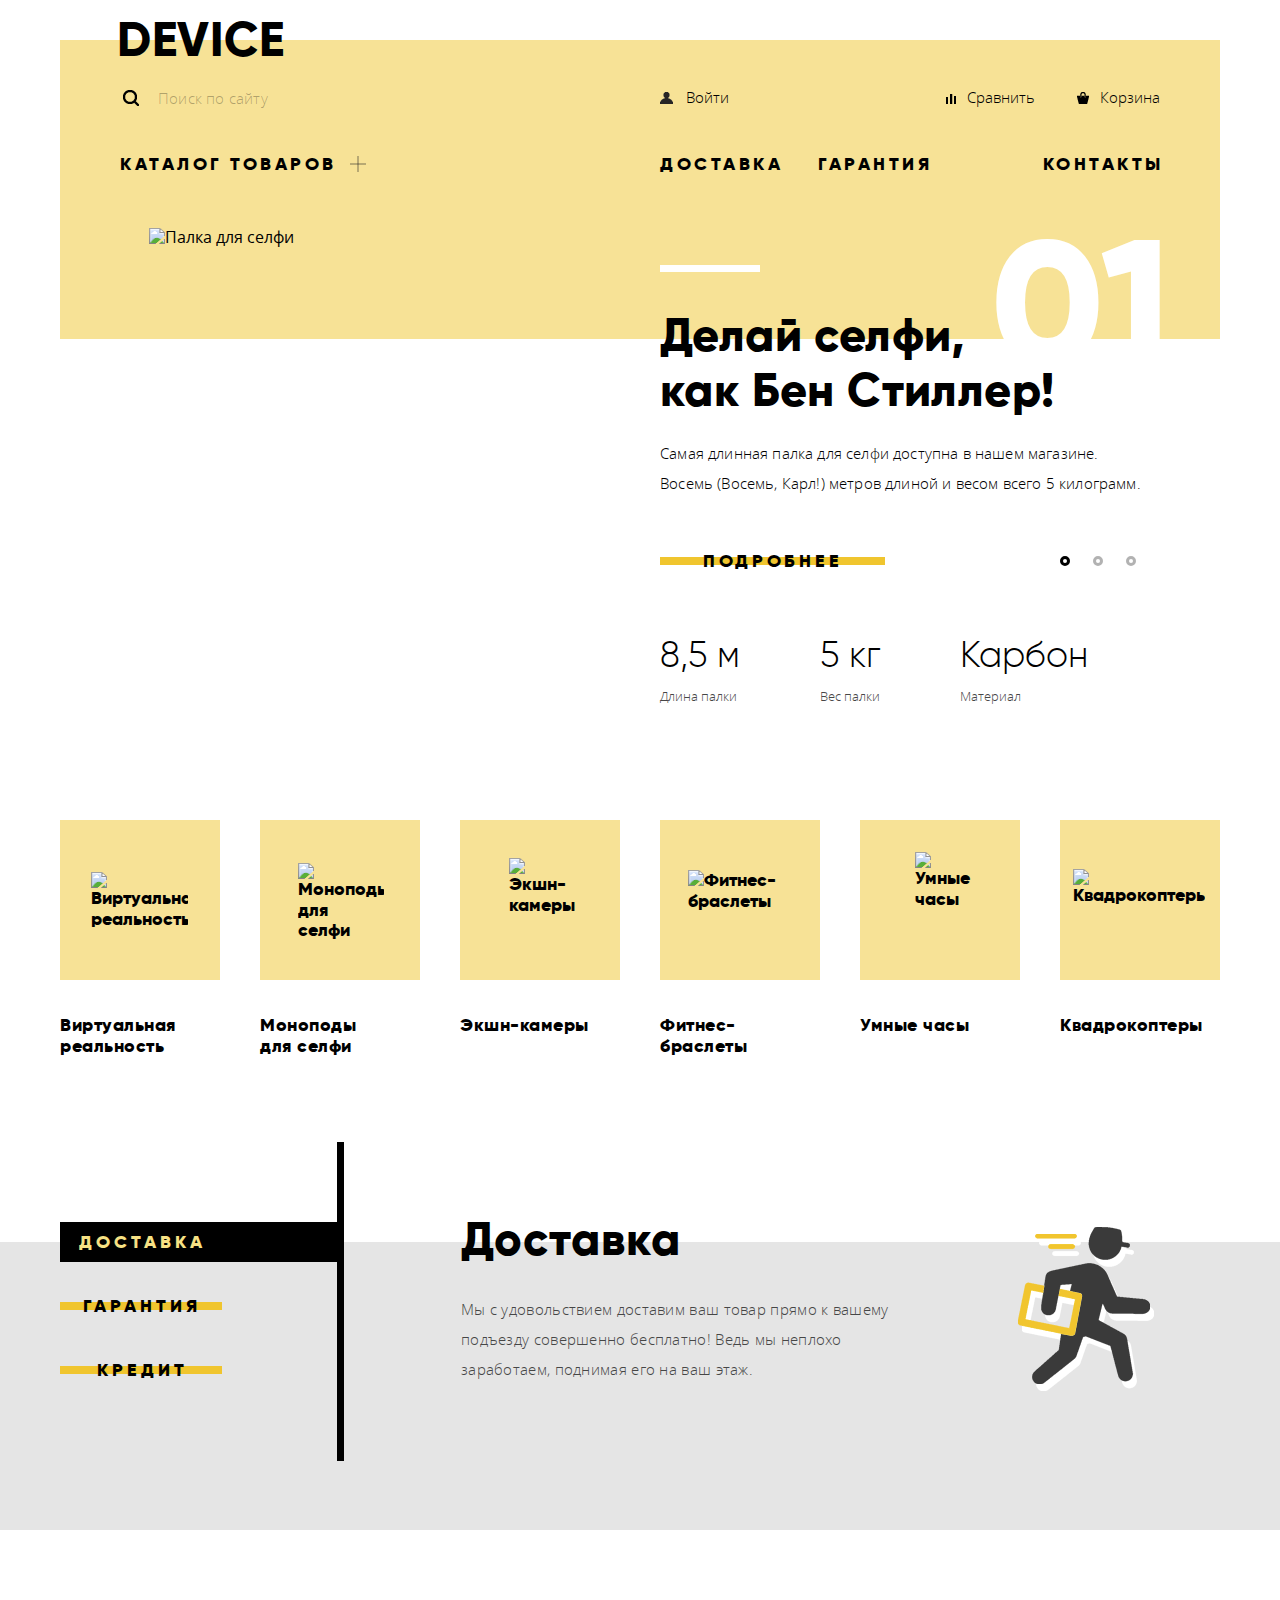
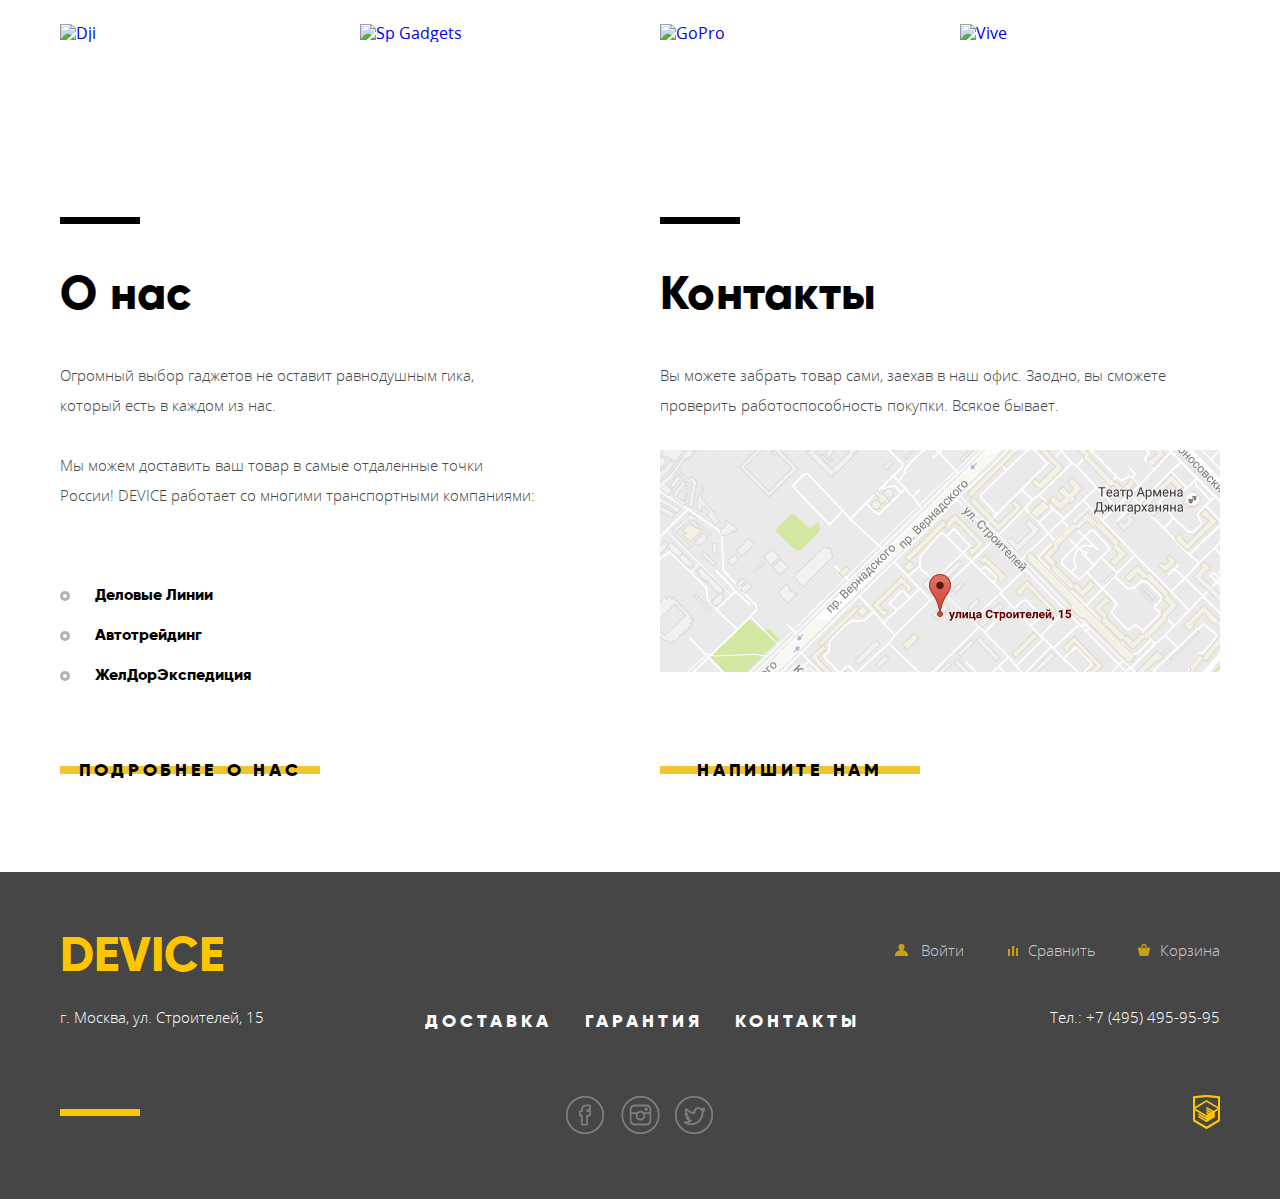
==== commit a692da31: "Верстка index + catalog" ====
--- a/index.html
+++ b/index.html
@@ -241,7 +241,8 @@
 				<h2 class="info__title">Контакты</h2>
 				<p class="info__description">Вы можете забрать товар сами, заехав в наш офис. Заодно, вы сможете проверить работоспособность покупки. Всякое бывает.</p>
 				<div class="info__map">
-					<iframe src="https://www.google.com/maps/embed?pb=!1m18!1m12!1m3!1d2249.112374947375!2d37.52742931614757!3d55.68703400452967!2m3!1f0!2f0!3f0!3m2!1i1024!2i768!4f13.1!3m3!1m2!1s0x46b54cf65f5c8955%3A0x694710ccd55501e!2z0YPQuy4g0KHRgtGA0L7QuNGC0LXQu9C10LksIDE1LCDQnNC-0YHQutCy0LAsIDExOTMxMQ!5e0!3m2!1sru!2sru!4v1493889161253" width="560" height="222" style="border:0" allowfullscreen></iframe>
+					<img src="img/info/info__map.png" alt="Карта" width="560" height="222">
+					<!-- <iframe src="https://www.google.com/maps/embed?pb=!1m18!1m12!1m3!1d2249.112374947375!2d37.52742931614757!3d55.68703400452967!2m3!1f0!2f0!3f0!3m2!1i1024!2i768!4f13.1!3m3!1m2!1s0x46b54cf65f5c8955%3A0x694710ccd55501e!2z0YPQuy4g0KHRgtGA0L7QuNGC0LXQu9C10LksIDE1LCDQnNC-0YHQutCy0LAsIDExOTMxMQ!5e0!3m2!1sru!2sru!4v1493889161253" width="560" height="222" style="border:0" allowfullscreen></iframe> -->
 				</div>
 				<a href="mailto:#" class="special-link">напишите нам</a>
 			</section>
@@ -286,6 +287,6 @@
 			<a href="tel:84954959595" class="footer__our-phone">Тел.: +7 (495) 495-95-95</a>
 			<a href="#" class="footer__html-academy">HTML Academy - интерактивные онлайн-курсы</a>
 		</div>
-	</footer>	
+	</footer>
 </body>
 </html>--- a/css/style.css
+++ b/css/style.css
@@ -1125,156 +1125,740 @@
 
 /* ----------MAIN--catalog */
 .main__title {
-
+	display: flex;
+	margin: 0 auto 16px auto;
+	padding: 34px 60px 0px 60px;
+	width: 1040px;
+
+	font-family: GilroyExtraBold;
+	font-size: 47px;
+	letter-spacing: 0.6px;
+	color: #000000;
 }
 
 .main__crumbs-list {
-
+	display: flex;
+	flex-direction: row;
+	justify-content: flex-start;
+	margin: 0 auto 39px auto;
+	padding: 0 60px 0px 60px;
+	width: 1040px;
+
+	list-style-type: none;
 }
 
 	.main__crumbs-item {
-
-	}
-
-.goods-filter {
-
+		position: relative;
+		
+		margin: 0;
+		margin-right: 37px;
+	}
+
+	.main__crumbs-item::before {
+		content: "";
+		position: absolute;
+		top: 16px;
+		right: -21px;
+		width: 5px;
+		height: 2px;
+		background: #000000;
+		transform: rotate(45deg);
+	}
+
+	.main__crumbs-item::after {
+		content: "";
+		position: absolute;
+		top: 18px;
+		right: -21px;
+		width: 5px;
+		height: 2px;
+		background: #000000;
+		transform: rotate(-45deg);
+	}
+
+	.main__crumbs-item:last-child::before,
+	.main__crumbs-item:last-child::after {
+		display: none;
+	}
+
+		.main__crumbs-item a {
+			font-family: OpenSansLight;
+			font-size: 14px;
+			line-height: 36px;
+			letter-spacing: 0.1px;
+			text-decoration: none;
+			color: #000000;
+			opacity: 0.3;
+		}
+
+		.main__crumbs-item a[href]:hover {
+			opacity: 0.6;
+		}
+
+		.main__crumbs-item a[href]:active {
+			opacity: 0.1;
+		}
+
+.main__catalog-titles {
+	display: flex;
+	flex-direction: row;
+	justify-content: center;
+	min-height: 70px;
+
+	background: linear-gradient(to right, #dbdbdb 0%, #dbdbdb 45%, #ebebeb 45%, #ebebeb 100%);
 }
-
-	.goods-filter__title {
-
-	}
-
-	.goods-filter__form {
-
-	}
-
-		.goods-filter__price {
-
-		}
-
-			.goods-filter__form-title {
-
-			}
-
-			.goods-filter__range-line {
-
-			}
-
-				.goods-filter__range-value {
-
-				}
-
-				.goods-filter__range-min {
-
-				}
-
-				.goods-filter__range-max {
-
-				}
-
-			.goods-filter__current-price {
-
-			}
-
-		.goods-filter__color {
-
-		}
-
-			.goods-filter__form-title {
-
-			}
-
-			.goods-filter__color-value {
-
-			}
-
-		.goods-filter__bluetooth {
-
-		}
-
-			.goods-filter__form-title {
-
-			}
-
-			.goods-filter__bluetooth-select {
-
-			}
-
-		.goods-filter__button {
-
-		}
-
-.goods-sort {
-
+	.main__filter-title-block {
+		display: flex;
+		flex-direction: row;
+		align-items: center;
+		flex-basis: 200px;
+		padding-left: 60px;
+		padding-right: 68px;
+
+		font-family: GilroyExtraBold;
+		font-size: 16px;
+		line-height: 1.2;
+		text-transform: uppercase;
+		letter-spacing: 3.8px;
+		color: #000000;
+	}
+
+	.main__sort-title-block {
+		display: flex;
+		flex-direction: row;
+		align-items: center;
+		flex-basis: 760px;
+		padding-left: 72px;
+
+		background-color: #ebebeb;
+	}
+
+		.main__sort-title {
+			display: flex;
+			margin-right: 49px;
+
+			font-family: GilroyExtraBold;
+			font-size: 16px;
+			line-height: 1.2;
+			text-transform: uppercase;
+			letter-spacing: 3.8px;
+			color: #000000;
+		}
+
+		.main__sort-type-list {
+			display: flex;
+			margin: 0;
+			padding: 0;
+
+			list-style-type: none
+		}
+
+			.main__sort-type-item {
+				padding-right: 30px;
+			}
+
+				.main__sort-type-item a {
+					font-family: OpenSans;
+					font-size: 14px;
+					line-height: 18px;
+					color: #000000;
+					opacity: 0.3;
+				}
+
+				.main__sort-type-item:hover a[href] {
+					opacity: 0.6;
+				}
+
+				.main__sort-type-item:active a[href] {
+					opacity: 1;
+				}
+
+				.main__sort-type-item--current a {
+					opacity: 1;
+				}
+
+		.main__sort-arrows-list {
+			display: flex;
+			margin: 0;
+			margin-left: auto;
+			padding: 0;
+
+			list-style-type: none
+		}
+
+			.main__sort-arrow-direction {
+				margin: 0;
+				padding: 0;
+			}
+
+				.main__sort-arrow-direction a {
+					position: relative;
+					display: block;
+
+					font-size: 0px;
+				}
+
+				.main__sort-arrow-direction:first-child a::before {
+					content: "";
+					position: absolute;
+					top: -14px;
+					right: 43px;
+					border: 9px solid transparent;
+					border-bottom: 9px solid #000000;
+					opacity: 0.2;
+				}
+
+				.main__sort-arrow-direction:last-child a::after {
+					content: "";
+					position: absolute;
+					top: -5px;
+					right: 0px;
+					border: 9px solid transparent;
+					border-top: 9px solid #000000;
+					opacity: 0.2;
+				}
+
+				.main__sort-arrow-direction:first-child a[href]:hover::before,
+				.main__sort-arrow-direction:last-child a[href]:hover::after {
+					opacity: 0.4;
+				}
+
+				.main__sort-arrow-direction:first-child a[href]:active::before,
+				.main__sort-arrow-direction:last-child a[href]:active::after {
+					opacity: 1;
+				}
+
+				.main__sort-arrow-direction--current:first-child a::before,
+				.main__sort-arrow-direction--current:last-child a::after {
+					opacity: 1;
+				}
+
+.main__catalog-content {
+	display: flex;
+	flex-direction: row;
+	justify-content: center;
+
+	background: linear-gradient(to right, #efefef 0%, #efefef 45%, #ffffff 45%, #ffffff 100%);
 }
 
-	.goods-sort__title-block {
-
-	}
-
-		.goods-sort__title {
-
-		}
-
-		.goods-sort__type-list {
-
-		}
-
-			.goods-sort__type-item {
-
-			}
-
-		.goods-sort__arrows {
-
-		}
-
-			.goods-sort__arrow-direction {
-
-			}
-
-	.goods-sort__main-catalog {
-
-	}
-
-		.catalog-item {
-
-		}
-
-			.catalog-item__img {
-
-			}
-
-			.catalog-item__order-block {
-
-			}
-
-			.catalog-item__title {
-
-			}
-
-			.catalog-item__price {
-
-			}
-
-		.paginator {
-
-		}
-
-			.paginator__previous {
-
-			}
-
-			.paginator__number-block {
-
-			}
-
-				.paginator__number {
-
-				}
-
-			.paginator__next {
-
-			}
+	.goods-filter {
+		display: flex;
+		flex-basis: 200px;
+		padding-left: 60px;
+		padding-right: 68px;
+		flex-direction: column;
+
+	}
+
+		.goods-filter__form {
+			margin: 0;
+			padding: 0;
+		}
+
+			.goods-filter__price {
+				display: flex;
+				flex-direction: column;
+				align-items: stretch;
+				margin: 0;
+				margin-top: 69px;
+				padding: 0;
+
+				border: none;
+			}
+
+				.goods-filter__form-title {
+					display: flex;
+					width: 100%;
+					margin: 0;
+					padding: 0;
+					
+					border-top: 2px solid #000000;
+
+					font-family: GilroyExtraBold;
+					font-size: 18px;
+					line-height: 1.2;
+					color: #000000;
+				}
+
+				.goods-filter__form-title--price {
+					padding-top: 12px;
+					margin-bottom: 36px;
+				}
+
+				.goods-filter__range-line {
+					position: relative;
+					width: 100%;
+					height: 2px;
+					margin-bottom: 11px;
+
+					background-color: #dbdbdb;
+				}
+
+					.goods-filter__range-value {
+						width: 113px;
+						height: 2px;
+
+						background-color: #91c92f;
+					}
+
+					.goods-filter__range-min {
+						position: absolute;
+						top: -6px;
+						right: 76px;
+						box-sizing: border-box;
+						width: 14px;
+						height: 14px;
+						background-color: #eeeeee;
+						border: 2px solid #000000;
+						border-radius: 50%;
+						cursor: pointer;
+					}
+
+					.goods-filter__range-max {
+						position: absolute;
+						top: -6px;
+						left: -2px;
+						box-sizing: border-box;
+						width: 14px;
+						height: 14px;
+						background-color: #eeeeee;
+						border: 2px solid #000000;
+						border-radius: 50%;
+						cursor: pointer;
+					}
+
+					.goods-filter__range-min:active,
+					.goods-filter__range-max:active {
+						background-color: #7eae29;
+						border: 1px solid #ffffff;
+						box-shadow: 0px 0px 0 2px #ffffff,
+									0px 3px 5px 0 #000000;
+					}
+
+				.goods-filter__current-price {
+					display: flex;
+					font-family: GilroyLight;
+					font-size: 14px;
+					line-height: 22.27px;
+					color: #000000;
+					opacity: 0.2;
+				}
+
+					.goods-filter__current-price span:last-child {
+						margin-left: 63px;
+					}
+
+			.goods-filter__color {
+				display: flex;
+				flex-direction: column;
+				align-items: stretch;
+				margin: 0;
+				margin-top: 34px;
+				padding: 0;
+
+				border: none;
+			}
+
+				.goods-filter__form-title--color {
+					padding-top: 12px;
+					margin-bottom: 19px;
+				}
+
+				.goods-filter__color input {
+					display: none;
+				}
+
+				.goods-filter__color-value {
+					position: relative;
+
+					padding-left: 38px;
+
+					font-family: OpenSansLight;
+					font-size: 14px;
+					line-height: 40px;
+					color: #000000;
+					cursor: pointer;
+				}
+
+				.goods-filter__color-value:hover {
+					opacity: 0.6;
+				}
+
+				.goods-filter__color-value:active {
+					opacity: 0.3;
+				}
+
+				.goods-filter__color-value::before {
+					content: "";
+					position: absolute;
+					top: 9px;
+					left: -1px;
+					width: 21px;
+					height: 21px;
+					background-color: #dbdbdb;
+					box-shadow: 0px 0px 0px 1px #dbdbdb;
+				}
+
+				#goods-filter__black:checked ~ .goods-filter__color-value--black::before,
+				#goods-filter__white:checked ~ .goods-filter__color-value--white::before,
+				#goods-filter__blue:checked ~ .goods-filter__color-value--blue::before,
+				#goods-filter__red:checked ~ .goods-filter__color-value--red::before,
+				#goods-filter__pink:checked ~ .goods-filter__color-value--pink::before {
+					background: #dbdbdb url("../img/icon_sprite/icon_sprite.png") no-repeat -246px 7px;
+				}
+
+			.goods-filter__bluetooth {
+				display: flex;
+				flex-direction: column;
+				align-items: stretch;
+				margin: 0;
+				margin-top: 31px;
+				margin-bottom: 30px;
+				padding: 0;
+
+				border: none;
+			}
+
+				.goods-filter__form-title--bluetooth {
+					padding-top: 12px;
+					margin-bottom: 19px;
+				}
+
+				.goods-filter__bluetooth input {
+					display: none;
+				}
+
+				.goods-filter__bluetooth-select {
+					position: relative;
+
+					padding-left: 38px;
+
+					font-family: OpenSansLight;
+					font-size: 14px;
+					line-height: 40px;
+					color: #000000;
+					cursor: pointer;
+				}
+
+				.goods-filter__bluetooth-select::before {
+					content: "";
+					position: absolute;
+					top: 10px;
+					left: -1px;
+					width: 21px;
+					height: 21px;
+					border-radius: 50%;
+					box-shadow: 0px 0px 0px 1px #dbdbdb;
+				}
+
+				.goods-filter__bluetooth-select:hover {
+					opacity: 0.6;
+				}
+
+				.goods-filter__bluetooth-select:active {
+					opacity: 0.3;
+				}
+
+				#goods-filter__on:checked ~ .goods-filter__bluetooth-select--on::before,
+				#goods-filter__off:checked ~ .goods-filter__bluetooth-select--off::before {
+					box-shadow: 0px 0px 0px 1px #dbdbdb,
+								inset 0px 0px 0px 6px #eeeeee,
+								inset 0px 0px 0px 8px #000000;
+				}
+
+			.goods-filter__button {
+				display: flex;
+				justify-content: center;
+				align-items: center;
+				width: 100%;
+
+				font-family: GilroyExtraBold;
+				font-size: 18px;
+				letter-spacing: 3.7px;
+				line-height: 40px;
+				text-decoration: none;
+				text-transform: uppercase;
+				color: #000000;
+
+				background: linear-gradient(to bottom, transparent 0px, transparent 16px, #f0c52e 16px, #f0c52e 24px, transparent 24px);
+				transition: background 1s;
+				border: none;
+				outline: none;
+				cursor: pointer;
+			}
+
+			.goods-filter__button:hover {
+				background: #f0c52e;
+			}
+
+			.goods-filter__button:active {
+				color: rgba(0, 0, 0, 0.3);
+			}
+
+	.goods-sort {
+		display: flex;
+		flex-basis: 760px;
+		padding-left: 72px;
+		flex-direction: row;
+
+		background-color: #ffffff;
+	}
+
+		.goods-sort__main-catalog {
+			display: flex;
+			flex-direction: row;
+			flex-wrap: wrap;
+
+			padding-top: 69px;
+		}
+
+			.catalog-item {
+				display: flex;
+				flex-direction: row;
+				flex-wrap: wrap;
+				flex-basis: 360px;
+				
+				align-content: flex-start;
+			}
+
+			.catalog-item:nth-child(2n) {
+				margin-left: 40px;
+				margin-bottom: 50px;
+			}
+
+			.catalog-item:nth-last-child(2) {
+				margin-bottom: 39px;
+			}
+
+				.catalog-item__title {
+					order: 2;
+					
+					margin: 0;
+					padding: 0;
+					align-self: flex-start;
+
+					font-family: GilroyExtraBold;
+					font-size: 18px;
+					line-height: 1.2;
+					letter-spacing: 0.2px;
+				}
+
+						.catalog-item__title a {
+							color: #000000;
+						}
+
+						.catalog-item__title a:hover {
+							opacity: 0.7;
+						}
+
+						.catalog-item__title a:active {
+							opacity: 0.6;
+						}
+
+				.catalog-item__price {
+					order: 2;
+					display: flex;
+
+					margin: 0;
+					margin-left: auto;
+					padding: 0;
+
+					font-family: GilroyLight;
+					font-size: 16px;
+					line-height: 1.2;
+					color: #464646;
+				}
+
+				.catalog-item__img {
+					position: relative;
+
+					padding: 0;
+					margin: 0;
+					order: 1;
+					
+					margin-bottom: 34px;
+				}
+
+				.catalog-item__img--new::before {
+					content: "";
+					position: absolute;
+					top: 28px;
+					right: 27px;
+					width: 60px;
+					height: 61px;
+					background: transparent url("../img/icon_sprite/icon_sprite.png") no-repeat -40px -1266px;
+					opacity: 0.1;
+				}
+
+					.catalog-item__img img {
+						display: block;
+					}
+
+					.catalog-item__order-block {
+						position: absolute;
+						top: 0px;
+						bottom: 0px;
+						left: 0px;
+						right: 0px;
+
+						flex-direction: column;
+						align-items: center;
+						padding-top: 170px;
+						display: none;
+
+						background-color: rgba(238, 238, 238, 0.7);
+					}
+
+					.catalog-item__img:hover .catalog-item__order-block { 
+						display: flex;
+					 }
+
+						.catalog-item__order-block .special-link {
+							display: flex;
+
+							justify-content: center;
+							align-items: center;
+							padding-left: 37px;
+							padding-right: 37px;
+
+							font-family: GilroyExtraBold;
+							font-size: 18px;
+							letter-spacing: 3.7px;
+							line-height: 40px;
+							text-decoration: none;
+							text-transform: uppercase;
+							color: #000000;
+
+							background: linear-gradient(to bottom, transparent 0px, transparent 16px, #f0c52e 16px, #f0c52e 24px, transparent 24px);
+							transition: background 1s;
+							border: none;
+							outline: none;
+							cursor: pointer;
+						}
+
+						.catalog-item__order-block .special-link:hover {
+							background: #f0c52e;
+						}
+
+						.catalog-item__order-block .special-link:active {
+							color: rgba(0, 0, 0, 0.3);
+						}
+
+						.catalog-item__order-block a:last-child {
+							font-family: OpenSansLight;
+							font-size: 13px;
+							line-height: 36px;
+							color: #000000;
+							opacity: 0.5;
+						}
+
+						.catalog-item__order-block a:last-child:hover {
+							opacity: 1;
+						}
+
+						.catalog-item__order-block a:last-child:active {
+							opacity: 0.2;
+						}
+
+			.paginator {
+				display: flex;
+				flex-direction: row;
+				justify-content: space-between;
+				width: 100%;
+				
+				margin-bottom: 73px;
+				
+				background-color: #ebebeb;
+			}
+
+				.paginator__previous {
+					display: flex;				
+					padding-top: 26px;
+					padding-bottom: 25px;
+					padding-left: 30px;
+					padding-right: 23px;
+
+					font-family: GilroyExtraBold;
+					font-size: 16px;
+					line-height: 1.2;
+					letter-spacing: 3.7px;
+					text-transform: uppercase;
+					color: #000000;
+				}
+
+				.paginator__number-list {
+					display: flex;
+					flex-direction: row;
+					align-items: center;
+
+					margin: 0;
+					padding: 0;
+		
+					list-style-type: none
+				}
+
+					.paginator__number-item {
+						margin: 0;
+						margin-right: 30px;
+						padding: 0;
+					}
+
+					.paginator__number-item:last-child {
+						margin-right: 0px;
+					}
+
+						.paginator__number-item a {
+							font-family: GilroyExtraBold;
+							font-size: 16px;
+							line-height: 1.2;
+							letter-spacing: 0px;
+							color: #000000;
+							opacity: 0.3;
+						}
+
+						.paginator__number-item a[href]:hover {
+							opacity: 0.6;
+						}
+
+						.paginator__number-item a[href]:active {
+							opacity: 1;
+						}
+
+						.paginator__number-item--current a {
+							opacity: 1;
+						}
+
+				.paginator__next {
+					display: flex;				
+					padding-top: 26px;
+					padding-bottom: 25px;
+					padding-left: 30px;
+					padding-right: 23px;
+
+					font-family: GilroyExtraBold;
+					font-size: 16px;
+					line-height: 1.2;
+					letter-spacing: 3.7px;
+					text-transform: uppercase;
+					color: #000000;
+				}
+
+				.paginator__previous[href]:hover,
+				.paginator__next[href]:hover {
+					background-color: rgba(0, 0, 0, 0.08);
+				}
+
+				.paginator__previous[href]:active,
+				.paginator__next[href]:active {
+					background-color: rgba(0, 0, 0, 0.08);
+					color: rgba(0, 0, 0, 0.3);
+				}
+
+				.paginator__previous--unavailable,
+				.paginator__next--unavailable {
+					background-color: transparent;
+					color: #000000;
+				}
 
 /* ----------FOOTER */
 .footer {
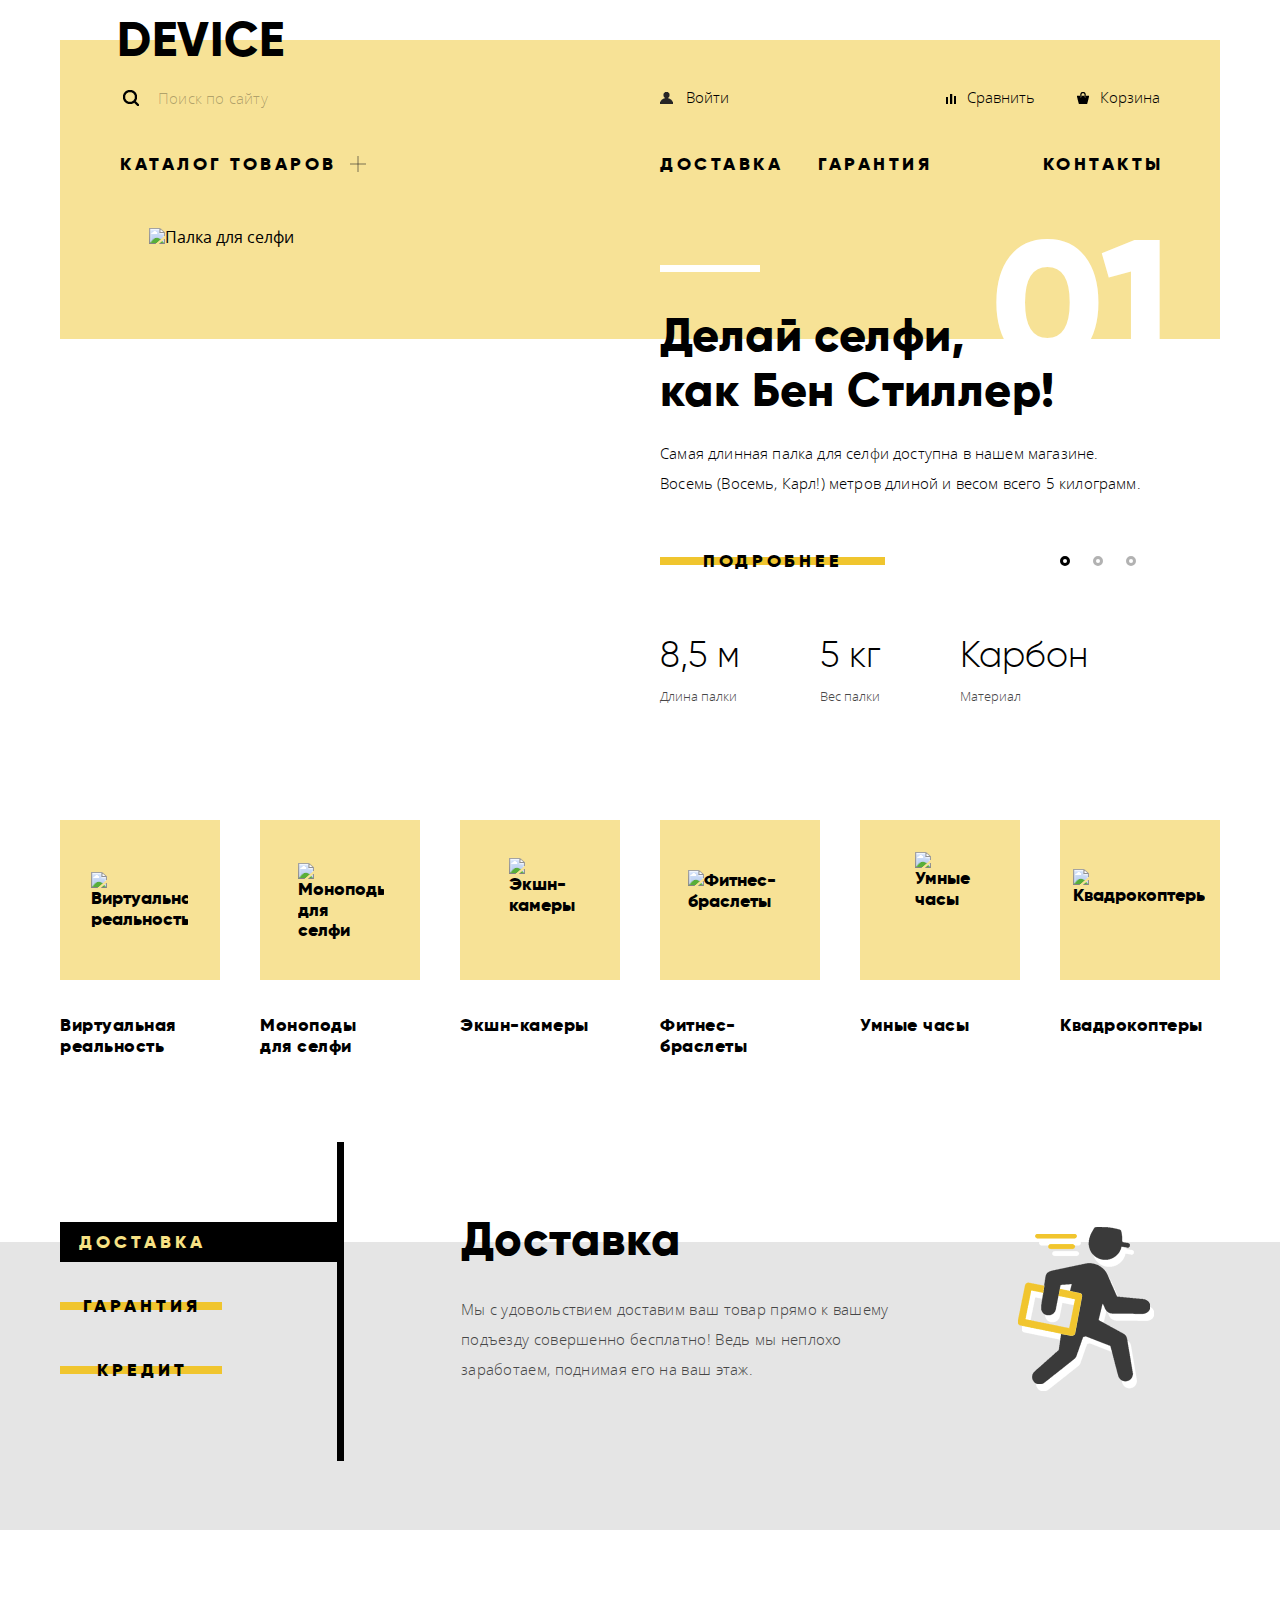
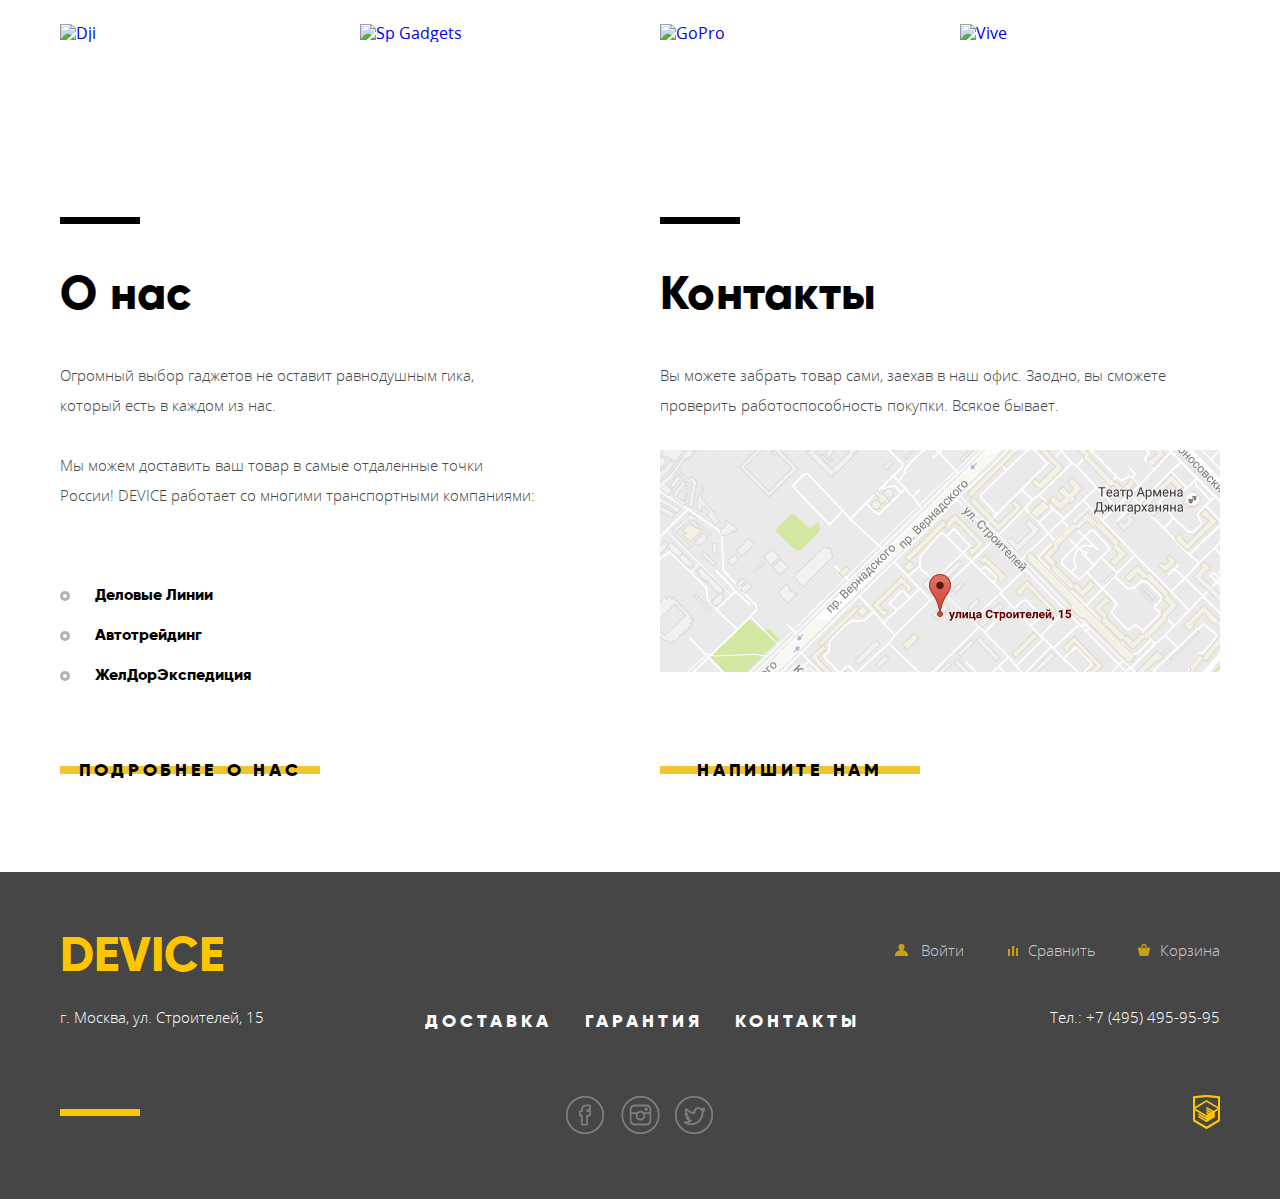
==== commit 087b1c0a: "финальная (или почти)" ====
--- a/index.html
+++ b/index.html
@@ -2,8 +2,8 @@
 <html lang="ru">
 <head>
 	<meta charset="UTF-8">
-	<link rel="stylesheet" href="css/normalize.css">
-	<link rel="stylesheet" href="css/style.css">
+	<link rel="stylesheet" href="css/normalize.min.css">
+	<link rel="stylesheet" href="css/style.min.css">
 	<title>Device Layout  |  Главная</title>
 </head>
 <body class="body">
@@ -241,8 +241,7 @@
 				<h2 class="info__title">Контакты</h2>
 				<p class="info__description">Вы можете забрать товар сами, заехав в наш офис. Заодно, вы сможете проверить работоспособность покупки. Всякое бывает.</p>
 				<div class="info__map">
-					<img src="img/info/info__map.png" alt="Карта" width="560" height="222">
-					<!-- <iframe src="https://www.google.com/maps/embed?pb=!1m18!1m12!1m3!1d2249.112374947375!2d37.52742931614757!3d55.68703400452967!2m3!1f0!2f0!3f0!3m2!1i1024!2i768!4f13.1!3m3!1m2!1s0x46b54cf65f5c8955%3A0x694710ccd55501e!2z0YPQuy4g0KHRgtGA0L7QuNGC0LXQu9C10LksIDE1LCDQnNC-0YHQutCy0LAsIDExOTMxMQ!5e0!3m2!1sru!2sru!4v1493889161253" width="560" height="222" style="border:0" allowfullscreen></iframe> -->
+					<img src="img/info/info__map.png" alt="Карта" width="560" height="222" class="info__map-link">
 				</div>
 				<a href="mailto:#" class="special-link">напишите нам</a>
 			</section>
@@ -288,5 +287,28 @@
 			<a href="#" class="footer__html-academy">HTML Academy - интерактивные онлайн-курсы</a>
 		</div>
 	</footer>
+	<div class="map">
+		<span class="map__close">Закрыть попап</span>
+		<iframe src="https://www.google.com/maps/embed?pb=!1m18!1m12!1m3!1d2249.112374947375!2d37.52742931614757!3d55.68703400452967!2m3!1f0!2f0!3f0!3m2!1i1024!2i768!4f13.1!3m3!1m2!1s0x46b54cf65f5c8955%3A0x694710ccd55501e!2z0YPQuy4g0KHRgtGA0L7QuNGC0LXQu9C10LksIDE1LCDQnNC-0YHQutCy0LAsIDExOTMxMQ!5e0!3m2!1sru!2sru!4v1493889161253" width="960" height="559" style="border:0" allowfullscreen></iframe>
+	</div>
+	<div class="write-us">
+		<span class="write-us__close">Закрыть попап</span>
+		<form action="#" class="write-us__form">
+			<fieldset class="write-us__name">
+				<legend class="write-us__title">Ваше имя:</legend>
+				<input type="text" placeholder="Представьтесь, пожалуйста" class="write-us__input" required>
+			</fieldset>
+			<fieldset class="write-us__email">
+				<legend class="write-us__title">Ваш e-mail:</legend>
+				<input type="email" placeholder="Для отправки ответа" class="write-us__input" required>
+			</fieldset>
+			<fieldset class="write-us__letter">
+				<legend class="write-us__title">Текст письма:</legend>
+				<textarea name="letter" placeholder="В свободной форме" class="write-us__area" required></textarea>
+			</fieldset>
+			<button type="submit" class="special-link">отправить</button>
+		</form>
+	</div>
+	<script src="js/popups.js"></script>
 </body>
 </html>--- a/css/style.min.css
+++ b/css/style.min.css
@@ -0,0 +1 @@
+@font-face{font-family:GilroyLight;font-style:normal;font-weight:300;src:url(../fonts/gilroylight.woff2) format("woff2"),url(../fonts/gilroylight.woff) format("woff")}@font-face{font-family:GilroyExtraBold;font-style:normal;font-weight:800;src:url(../fonts/gilroyextrabold.woff2) format("woff2"),url(../fonts/gilroyextrabold.woff) format("woff")}@font-face{font-family:OpenSans;font-style:normal;font-weight:400;src:url(../fonts/opensans.woff2) format("woff2"),url(../fonts/opensans.woff) format("woff")}@font-face{font-family:OpenSansLight;font-style:normal;font-weight:300;src:url(../fonts/opensanslight.woff2) format("woff2"),url(../fonts/opensanslight.woff) format("woff")}.body{width:100%;background:#fff;font-style:normal;font-family:OpenSans,Arial,sans-serif}.body a{text-decoration:none}.header{position:relative;margin:40px auto 0;padding-left:60px;padding-right:60px;padding-top:33px;width:1040px;min-height:153px;background-color:rgba(240,197,46,.5)}.header__logo{position:absolute;top:-28px;left:57px;font-family:GilroyExtraBold;font-size:48px;letter-spacing:.7px;text-transform:uppercase;text-decoration:none;color:rgba(0,0,0,1)}.header__logo[href]:hover{color:rgba(0,0,0,.6)}.header__logo[href]:active{color:rgba(0,0,0,.3)}.header__nav{display:-webkit-box;display:-webkit-flex;display:-ms-flexbox;display:flex;-webkit-box-orient:horizontal;-webkit-box-direction:normal;-webkit-flex-direction:row;-ms-flex-direction:row;flex-direction:row;-webkit-flex-wrap:wrap;-ms-flex-wrap:wrap;flex-wrap:wrap;-webkit-box-align:stretch;-webkit-align-items:stretch;-ms-flex-align:stretch;align-items:stretch;-webkit-box-pack:justify;-webkit-justify-content:space-between;-ms-flex-pack:justify;justify-content:space-between}.header__aside-nav{display:-webkit-box;display:-webkit-flex;display:-ms-flexbox;display:flex;-webkit-box-orient:vertical;-webkit-box-direction:normal;-webkit-flex-direction:column;-ms-flex-direction:column;flex-direction:column;-webkit-box-pack:start;-webkit-justify-content:flex-start;-ms-flex-pack:start;justify-content:flex-start;-webkit-flex-basis:500px;-ms-flex-preferred-size:500px;flex-basis:500px}.search{display:-webkit-box;display:-webkit-flex;display:-ms-flexbox;display:flex;-webkit-box-orient:horizontal;-webkit-box-direction:normal;-webkit-flex-direction:row;-ms-flex-direction:row;flex-direction:row;-webkit-box-pack:start;-webkit-justify-content:flex-start;-ms-flex-pack:start;justify-content:flex-start;height:49px;margin-bottom:32px}.search__box{display:-webkit-box;display:-webkit-flex;display:-ms-flexbox;display:flex;-webkit-box-orient:horizontal;-webkit-box-direction:normal;-webkit-flex-direction:row;-ms-flex-direction:row;flex-direction:row;-webkit-flex-wrap:nowrap;-ms-flex-wrap:nowrap;flex-wrap:nowrap;-webkit-box-pack:center;-webkit-justify-content:center;-ms-flex-pack:center;justify-content:center;-webkit-box-align:center;-webkit-align-items:center;-ms-flex-align:center;align-items:center;-webkit-flex-basis:355px;-ms-flex-preferred-size:355px;flex-basis:355px;padding-left:38px;font-family:OpenSansLight;font-size:15px;line-height:36px;letter-spacing:.2px;color:#000;border:none;outline:0;background:transparent url(../img/icon_sprite/icon_sprite.png) no-repeat -37px -1390px}.search__box::-webkit-input-placeholder{color:rgba(0,0,0,.3)}.search__box::-moz-placeholder{color:rgba(0,0,0,.3)}.search__box:-ms-input-placeholder{color:rgba(0,0,0,.3)}.search__box:hover::-webkit-input-placeholder{color:rgba(0,0,0,.6)}.search__box:hover::-moz-placeholder{color:rgba(0,0,0,.6)}.search__box:hover:-ms-input-placeholder{color:rgba(0,0,0,.6)}.search__box:focus::-webkit-input-placeholder{color:rgba(0,0,0,.6)}.search__box:focus::-moz-placeholder{color:rgba(0,0,0,.6)}.search__box:focus:-ms-input-placeholder{color:rgba(0,0,0,.6)}.search__box:focus{box-shadow:inset 0 -2px #000}.search__button{display:none;-webkit-box-orient:horizontal;-webkit-box-direction:normal;-webkit-flex-direction:row;-ms-flex-direction:row;flex-direction:row;-webkit-flex-wrap:nowrap;-ms-flex-wrap:nowrap;flex-wrap:nowrap;-webkit-box-pack:center;-webkit-justify-content:center;-ms-flex-pack:center;justify-content:center;-webkit-box-align:center;-webkit-align-items:center;-ms-flex-align:center;align-items:center;-webkit-flex-basis:85px;-ms-flex-preferred-size:85px;flex-basis:85px;font-family:OpenSansLight;font-size:15px;line-height:36px;color:#000;border:none;outline:0;background-color:transparent;box-shadow:inset 0 0 0 2px #000;cursor:pointer}.search__button:hover{background-color:#000;color:rgba(255,255,255,1)}.search__button:active{background-color:#000;color:rgba(255,255,255,.3)}.search__box:focus+.search__button,.search__button:active{display:-webkit-box;display:-webkit-flex;display:-ms-flexbox;display:flex}.header__catalog-menu{position:relative}.header__catalog-menu-link{position:relative;padding-right:33px;font-family:GilroyExtraBold;font-size:18px;text-decoration:none;text-transform:uppercase;letter-spacing:3.5px;color:#000}.header__catalog-menu-link:hover{opacity:.6}.header__catalog-menu-link:active{opacity:.3}.header__catalog-menu-link::before{content:"";position:absolute;top:10px;right:4px;width:16px;height:2px;background-color:rgba(39,37,37,.3)}.header__catalog-menu-link::after{content:"";position:absolute;top:10px;right:4px;width:16px;height:2px;background-color:rgba(39,37,37,.3);-webkit-transform:rotate(90deg);-ms-transform:rotate(90deg);transform:rotate(90deg)}.header__catalog-list-wrapper{position:absolute;top:20px;left:-60px;z-index:100;display:none;width:1160px;margin:0;padding:0;background-color:#f7e296}.header__catalog-list-wrapper:hover,.header__catalog-menu-link:hover+.header__catalog-list-wrapper{display:block;margin:0;padding:0}.header__catalog-list{display:-webkit-box;display:-webkit-flex;display:-ms-flexbox;display:flex;-webkit-box-orient:horizontal;-webkit-box-direction:normal;-webkit-flex-direction:row;-ms-flex-direction:row;flex-direction:row;-webkit-flex-wrap:wrap;-ms-flex-wrap:wrap;flex-wrap:wrap;width:650px;margin:0;padding:0;padding-left:60px;padding-top:23px;padding-bottom:34px;list-style-type:none}.header__catalog-item{-webkit-flex-basis:200px;-ms-flex-preferred-size:200px;flex-basis:200px}.header__catalog-item:first-child,.header__catalog-item:nth-child(4){margin-right:39px}.header__catalog-item:last-child{-webkit-flex-basis:100%;-ms-flex-preferred-size:100%;flex-basis:100%}.header__catalog-link{font-family:OpenSansLight;font-size:15px;line-height:36px;text-decoration:none;letter-spacing:.2px;color:#000}.header__catalog-link:hover{opacity:.6}.header__catalog-link:active{opacity:.3}.header__main-nav{display:-webkit-box;display:-webkit-flex;display:-ms-flexbox;display:flex;-webkit-box-orient:vertical;-webkit-box-direction:normal;-webkit-flex-direction:column;-ms-flex-direction:column;flex-direction:column;-webkit-box-pack:start;-webkit-justify-content:flex-start;-ms-flex-pack:start;justify-content:flex-start;-webkit-flex-basis:500px;-ms-flex-preferred-size:500px;flex-basis:500px}.header__interactive-list{display:-webkit-box;display:-webkit-flex;display:-ms-flexbox;display:flex;-webkit-box-orient:horizontal;-webkit-box-direction:normal;-webkit-flex-direction:row;-ms-flex-direction:row;flex-direction:row;-webkit-flex-basis:49px;-ms-flex-preferred-size:49px;flex-basis:49px;margin:0;margin-bottom:32px;padding:0;list-style-type:none}.header__interactive-item{display:-webkit-box;display:-webkit-flex;display:-ms-flexbox;display:flex;-webkit-box-pack:end;-webkit-justify-content:flex-end;-ms-flex-pack:end;justify-content:flex-end;-webkit-box-align:center;-webkit-align-items:center;-ms-flex-align:center;align-items:center;-webkit-flex-wrap:nowrap;-ms-flex-wrap:nowrap;flex-wrap:nowrap}.header__interactive-item:first-child{margin-right:auto}.header__interactive-item:last-child{margin-left:39px}.header__interactive-link{position:relative;display:block;padding-left:26px;font-family:OpenSansLight;font-size:15px;text-decoration:none;color:#000}.header__interactive-link:hover{opacity:.6}.header__interactive-link:active{opacity:.3}.header__interactive-link::before{content:"";position:absolute;width:13px;height:13px;background:transparent url(../img/icon_sprite/icon_sprite.png) no-repeat}.header__interactive-link--user::before{top:3px;left:0;background-position:-40px -1621px}.header__interactive-link--compare::before{top:5px;left:5px;background-position:-40px -224px}.header__interactive-link--cart::before{top:3px;left:3px;background-position:-40px -40px}.header__interactive-link--out{padding:0;margin-left:22px;color:#000;opacity:.3}.header__interactive-link--out:hover{opacity:none}.header__menu-list{display:-webkit-box;display:-webkit-flex;display:-ms-flexbox;display:flex;-webkit-box-orient:horizontal;-webkit-box-direction:normal;-webkit-flex-direction:row;-ms-flex-direction:row;flex-direction:row;margin:0;padding:0;list-style-type:none}.header__menu-item{display:-webkit-box;display:-webkit-flex;display:-ms-flexbox;display:flex;-webkit-box-orient:horizontal;-webkit-box-direction:normal;-webkit-flex-direction:row;-ms-flex-direction:row;flex-direction:row;-webkit-align-content:center;-ms-flex-line-pack:center;align-content:center;margin-right:35px}.header__menu-item:last-child{margin-left:auto;margin-right:-3.5px}.header__menu-link{font-family:GilroyExtraBold;font-size:18px;text-decoration:none;text-transform:uppercase;letter-spacing:3.5px;color:#000}.header__menu-link:hover{opacity:.6}.header__menu-link:active{opacity:.3}.main{width:100%;background-color:#fff}.main-slider{width:1040px;margin:0 auto;margin-bottom:114px;padding-left:60px;padding-right:60px;box-shadow:inset 0 113px #f7e296}#slid-input-1,#slid-input-2,#slid-input-3{display:none}.main-slider__box{display:none;-webkit-box-orient:horizontal;-webkit-box-direction:normal;-webkit-flex-direction:row;-ms-flex-direction:row;flex-direction:row;-webkit-flex-wrap:nowrap;-ms-flex-wrap:nowrap;flex-wrap:nowrap;-webkit-box-align:start;-webkit-align-items:flex-start;-ms-flex-align:start;align-items:flex-start;-webkit-box-pack:justify;-webkit-justify-content:space-between;-ms-flex-pack:justify;justify-content:space-between}#slid-input-1:checked~.main-slider__box--01,#slid-input-2:checked~.main-slider__box--02,#slid-input-3:checked~.main-slider__box--03{display:-webkit-box;display:-webkit-flex;display:-ms-flexbox;display:flex}.main-slider__visual{position:relative;-webkit-flex-basis:500px;-ms-flex-preferred-size:500px;flex-basis:500px}.main-slider__visual img{position:absolute}.main-slider__box--01 img{top:2px;left:29px}.main-slider__box--02 img{top:14px;left:56px}.main-slider__box--03 img{top:67px;left:-29px}.main-slider__text{position:relative;display:-webkit-box;display:-webkit-flex;display:-ms-flexbox;display:flex;-webkit-box-orient:vertical;-webkit-box-direction:normal;-webkit-flex-direction:column;-ms-flex-direction:column;flex-direction:column;-webkit-box-pack:end;-webkit-justify-content:flex-end;-ms-flex-pack:end;justify-content:flex-end;-webkit-flex-basis:500px;-ms-flex-preferred-size:500px;flex-basis:500px}.main-slider__text:before{content:"";position:absolute;top:39px;left:0;z-index:1;width:100px;height:7px;background-color:#fff}.main-slider__text--01:after{content:"01";position:absolute;top:-12px;right:-12px;z-index:1;font-family:GilroyExtraBold;font-size:179.2px;line-height:179.2px;color:#fff}.main-slider__text--02:after{content:"02";position:absolute;top:-12px;right:-12px;z-index:1;font-family:GilroyExtraBold;font-size:179.2px;line-height:179.2px;color:#fff}.main-slider__text--03:after{content:"03";position:absolute;top:-12px;right:-12px;z-index:1;font-family:GilroyExtraBold;font-size:179.2px;line-height:179.2px;color:#fff}.main-slider__title{position:absolute;top:43px;left:0;z-index:10;font-family:GilroyExtraBold;font-size:47px;line-height:55px;letter-spacing:.4px;color:#000}.main-slider__description{width:500px;padding-top:197px;margin-bottom:43px;font-family:OpenSansLight;font-size:15px;line-height:30px;letter-spacing:.17px;color:#000}.main-slider__labels{display:-webkit-box;display:-webkit-flex;display:-ms-flexbox;display:flex;-webkit-box-orient:horizontal;-webkit-box-direction:normal;-webkit-flex-direction:row;-ms-flex-direction:row;flex-direction:row;-webkit-box-pack:end;-webkit-justify-content:flex-end;-ms-flex-pack:end;justify-content:flex-end;margin-bottom:64px}.main-slider__labels .special-link{margin-right:auto;padding-left:43px;padding-right:43px;height:40px;font-family:GilroyExtraBold;font-size:18px;letter-spacing:3.7px;line-height:40px;text-decoration:none;text-transform:uppercase;color:#000;background:-webkit-linear-gradient(top, transparent 0, transparent 16px, #f0c52e 16px, #f0c52e 24px, transparent 24px);background:linear-gradient(to bottom,transparent 0,transparent 16px,#f0c52e 16px,#f0c52e 24px,transparent 24px);-webkit-transition:background 1s;transition:background 1s}.main-slider__labels .special-link:hover{background:#f0c52e}.main-slider__labels .special-link:active{color:rgba(0,0,0,.3)}.main-slider__input-label{-webkit-align-self:center;-ms-flex-item-align:center;align-self:center;box-sizing:border-box;margin-left:23px;width:10px;height:10px;border-radius:50%;border:3px solid rgba(0,0,0,.3);cursor:pointer}.main-slider__input-label:last-child{margin-right:24px}#slid-input-1:checked~.main-slider__box .main-slider__input-label--01,#slid-input-2:checked~.main-slider__box .main-slider__input-label--02,#slid-input-3:checked~.main-slider__box .main-slider__input-label--03{border:3px solid #000}.main-slider__input-label:hover{border:3px solid rgba(0,0,0,.4)}.main-slider__input-label:active{border:3px solid #000}.main-slider__feature-list{display:-webkit-box;display:-webkit-flex;display:-ms-flexbox;display:flex;-webkit-box-orient:horizontal;-webkit-box-direction:normal;-webkit-flex-direction:row;-ms-flex-direction:row;flex-direction:row;-webkit-box-pack:start;-webkit-justify-content:flex-start;-ms-flex-pack:start;justify-content:flex-start;margin:0;padding:0;list-style-type:none}.main-slider__feature-item{-webkit-flex-basis:160px;-ms-flex-preferred-size:160px;flex-basis:160px;margin:0;padding:0;font-family:OpenSansLight;font-size:13px;line-height:20px;color:#464646}.main-slider__feature-item:nth-child(2){-webkit-flex-basis:140px;-ms-flex-preferred-size:140px;flex-basis:140px}.main-slider__feature-item span{display:block;margin-bottom:21px;font-family:GilroyLight;font-size:36px;color:#000}.catalog{width:1160px;margin:0 auto;margin-bottom:85px}.catalog__list{display:-webkit-box;display:-webkit-flex;display:-ms-flexbox;display:flex;-webkit-box-orient:horizontal;-webkit-box-direction:normal;-webkit-flex-direction:row;-ms-flex-direction:row;flex-direction:row;-webkit-flex-wrap:wrap;-ms-flex-wrap:wrap;flex-wrap:wrap;-webkit-box-align:start;-webkit-align-items:flex-start;-ms-flex-align:start;align-items:flex-start;-webkit-box-pack:justify;-webkit-justify-content:space-between;-ms-flex-pack:justify;justify-content:space-between;margin:0;padding:0;list-style-type:none}.catalog__item{-webkit-flex-basis:160px;-ms-flex-preferred-size:160px;flex-basis:160px;margin:0;padding:0}.catalog__link{font-family:GilroyExtraBold;font-size:18px;text-decoration:none;color:#000}.catalog__visual{position:relative;margin-bottom:35px;width:160px;height:160px;background-color:rgba(240,197,46,.5)}.catalog__visual:hover{background-color:rgba(240,197,46,1)}.catalog__visual--virtual img{position:absolute;top:52px;left:31px}.catalog__visual--self img{position:absolute;bottom:0;left:38px}.catalog__visual--camera img{position:absolute;top:38px;left:49px}.catalog__visual--bracer img{position:absolute;top:50px;left:28px}.catalog__visual--watch img{position:absolute;top:32px;left:55px}.catalog__visual--copter img{position:absolute;top:49px;left:13px}.catalog__item span{line-height:21px;letter-spacing:.5px}.catalog__item:active span,.catalog__link:active img{opacity:.3}.catalog__visual--bracer+span{font-size:17.5px}.service{width:100%;padding-bottom:69px;margin-bottom:94px;background:#e5e5e5;box-shadow:inset 0 100px #fff}.service__wrapper{display:-webkit-box;display:-webkit-flex;display:-ms-flexbox;display:flex;-webkit-box-orient:horizontal;-webkit-box-direction:normal;-webkit-flex-direction:row;-ms-flex-direction:row;flex-direction:row;-webkit-flex-wrap:nowrap;-ms-flex-wrap:nowrap;flex-wrap:nowrap;-webkit-box-align:start;-webkit-align-items:flex-start;-ms-flex-align:start;align-items:flex-start;-webkit-box-pack:justify;-webkit-justify-content:space-between;-ms-flex-pack:justify;justify-content:space-between;width:1160px;margin:0 auto}#ser-input-1,#ser-input-2,#ser-input-3{display:none}.service__list{display:-webkit-box;display:-webkit-flex;display:-ms-flexbox;display:flex;-webkit-box-orient:vertical;-webkit-box-direction:normal;-webkit-flex-direction:column;-ms-flex-direction:column;flex-direction:column;-webkit-box-pack:start;-webkit-justify-content:flex-start;-ms-flex-pack:start;justify-content:flex-start;-webkit-flex-basis:277px;-ms-flex-preferred-size:277px;flex-basis:277px;margin:0;padding:0;padding-top:80px;padding-bottom:47px;border-right:7px solid #000;list-style-type:none}.service__item{display:-webkit-box;display:-webkit-flex;display:-ms-flexbox;display:flex;-webkit-box-pack:start;-webkit-justify-content:flex-start;-ms-flex-pack:start;justify-content:flex-start;-webkit-box-align:center;-webkit-align-items:center;-ms-flex-align:center;align-items:center;-webkit-flex-basis:40px;-ms-flex-preferred-size:40px;flex-basis:40px;margin-bottom:24px;font-family:GilroyExtraBold;font-size:18px;text-transform:uppercase}#ser-input-1:checked~.service__list .service__item--01,#ser-input-2:checked~.service__list .service__item--02,#ser-input-3:checked~.service__list .service__item--03{background:#000;cursor:pointer}.service__item .service__input-label{display:-webkit-box;display:-webkit-flex;display:-ms-flexbox;display:flex;-webkit-box-pack:center;-webkit-justify-content:center;-ms-flex-pack:center;justify-content:center;-webkit-box-align:center;-webkit-align-items:center;-ms-flex-align:center;align-items:center;-webkit-flex-basis:160px;-ms-flex-preferred-size:160px;flex-basis:160px;height:40px;padding-left:2px;letter-spacing:4px;background:-webkit-linear-gradient(top, transparent 0, transparent 16px, #f0c52e 16px, #f0c52e 24px, transparent 24px);background:linear-gradient(to bottom,transparent 0,transparent 16px,#f0c52e 16px,#f0c52e 24px,transparent 24px);-webkit-transition:background .1s;transition:background .1s;cursor:pointer}.service__item .service__input-label:hover{background:#f0c52e}#ser-input-1:checked~.service__list .service__input-label--01,#ser-input-2:checked~.service__list .service__input-label--02,#ser-input-3:checked~.service__list .service__input-label--03{color:#f7e184;background:#000}.service__type{position:relative;display:none;-webkit-flex-basis:860px;-ms-flex-preferred-size:860px;flex-basis:860px;padding-top:70px;padding-left:101px;box-sizing:border-box}#ser-input-1:checked~.service__type--01,#ser-input-2:checked~.service__type--02,#ser-input-3:checked~.service__type--03{display:block}.service__type--01::before{content:"";position:absolute;top:85px;right:66px;width:136px;height:164px;background:transparent url(../img/icon_sprite/icon_sprite.png) -40px -672px no-repeat}.service__type--02::before{content:"";position:absolute;top:60px;right:46px;width:171px;height:195px;background:transparent url(../img/icon_sprite/icon_sprite.png) -40px -1805px no-repeat}.service__type--03::before{content:"";position:absolute;top:59px;right:70px;width:156px;height:188px;background:transparent url(../img/icon_sprite/icon_sprite.png) -40px -404px no-repeat}.service__type-title{display:block;margin-bottom:28px;font-family:GilroyExtraBold;font-size:47px;letter-spacing:1px;color:#000}.service__type-description{margin:0;padding:0;width:460px;font-family:OpenSansLight;font-size:15px;line-height:30px;letter-spacing:.3px;color:#464646}.firms-logo{display:-webkit-box;display:-webkit-flex;display:-ms-flexbox;display:flex;-webkit-box-orient:horizontal;-webkit-box-direction:normal;-webkit-flex-direction:row;-ms-flex-direction:row;flex-direction:row;-webkit-flex-wrap:wrap;-ms-flex-wrap:wrap;flex-wrap:wrap;-webkit-box-align:start;-webkit-align-items:flex-start;-ms-flex-align:start;align-items:flex-start;-webkit-box-pack:justify;-webkit-justify-content:space-between;-ms-flex-pack:justify;justify-content:space-between;width:1160px;margin:0 auto;margin-bottom:93px}.firms-logo__link{-webkit-flex-basis:260px;-ms-flex-preferred-size:260px;flex-basis:260px;height:100px;display:block}.firms-logo__link img:last-child{display:none}.firms-logo__link:hover img:last-child{display:inline}.firms-logo__link:hover img:first-child{display:none}.info{display:-webkit-box;display:-webkit-flex;display:-ms-flexbox;display:flex;-webkit-box-orient:horizontal;-webkit-box-direction:normal;-webkit-flex-direction:row;-ms-flex-direction:row;flex-direction:row;-webkit-flex-wrap:wrap;-ms-flex-wrap:wrap;flex-wrap:wrap;-webkit-box-align:stretch;-webkit-align-items:stretch;-ms-flex-align:stretch;align-items:stretch;-webkit-box-pack:justify;-webkit-justify-content:space-between;-ms-flex-pack:justify;justify-content:space-between;width:1160px;margin:0 auto;margin-bottom:82px}.info__block{position:relative;display:-webkit-box;display:-webkit-flex;display:-ms-flexbox;display:flex;-webkit-box-orient:vertical;-webkit-box-direction:normal;-webkit-flex-direction:column;-ms-flex-direction:column;flex-direction:column;padding-top:49px}.info__block--about{-webkit-flex-basis:475px;-ms-flex-preferred-size:475px;flex-basis:475px}.info__block--contacts{-webkit-flex-basis:560px;-ms-flex-preferred-size:560px;flex-basis:560px}.info__block::before{content:"";position:absolute;top:0;left:0;width:80px;height:7px;background:#000}.info__title{margin:0;margin-bottom:40px;font-family:GilroyExtraBold;font-size:47px;letter-spacing:.3px;color:#000}.info__description{margin:0;margin-bottom:30px;font-family:OpenSansLight;font-size:15px;line-height:30px;color:#464646}.info__description--about{margin-bottom:65px}.info__map{margin-bottom:78px;width:560px;height:222px;background:url(../img/info/info__map.png) no-repeat;cursor:pointer}.info__map img{cursor:pointer}.info__transportation-list{margin:0;margin-bottom:55px;padding:0;list-style-type:none}.info__transportation-item{display:-webkit-box;display:-webkit-flex;display:-ms-flexbox;display:flex;height:40px;margin-bottom:0}.info__transportation-item a{position:relative;display:block;padding-left:35px;font-family:GilroyExtraBold;font-size:16px;line-height:40px;text-decoration:none;color:#000}.info__transportation-item a::before{content:"";position:absolute;top:16px;left:0;box-sizing:border-box;width:10px;height:10px;border-radius:50%;border:3px solid rgba(0,0,0,.3)}.info__transportation-item a:hover::before{border:3px solid rgba(0,0,0,.6)}.info__transportation-item a:active::before{border:3px solid #000}.info__block .special-link{display:-webkit-box;display:-webkit-flex;display:-ms-flexbox;display:flex;-webkit-box-pack:center;-webkit-justify-content:center;-ms-flex-pack:center;justify-content:center;-webkit-box-align:center;-webkit-align-items:center;-ms-flex-align:center;align-items:center;width:260px;height:40px;margin-right:auto;font-family:GilroyExtraBold;font-size:18px;letter-spacing:3.7px;line-height:40px;text-decoration:none;text-transform:uppercase;color:#000;background:-webkit-linear-gradient(top, transparent 0, transparent 16px, #f0c52e 16px, #f0c52e 24px, transparent 24px);background:linear-gradient(to bottom,transparent 0,transparent 16px,#f0c52e 16px,#f0c52e 24px,transparent 24px);-webkit-transition:background 1s;transition:background 1s}.info__block .special-link:hover{background:#f0c52e}.info__block .special-link:active{color:rgba(0,0,0,.3)}.main__title{display:-webkit-box;display:-webkit-flex;display:-ms-flexbox;display:flex;margin:0 auto 16px;padding:34px 60px 0;width:1040px;font-family:GilroyExtraBold;font-size:47px;letter-spacing:.6px;color:#000}.main__crumbs-list{display:-webkit-box;display:-webkit-flex;display:-ms-flexbox;display:flex;-webkit-box-orient:horizontal;-webkit-box-direction:normal;-webkit-flex-direction:row;-ms-flex-direction:row;flex-direction:row;-webkit-box-pack:start;-webkit-justify-content:flex-start;-ms-flex-pack:start;justify-content:flex-start;margin:0 auto 39px;padding:0 60px;width:1040px;list-style-type:none}.main__crumbs-item{position:relative;margin:0;margin-right:37px}.main__crumbs-item::before{content:"";position:absolute;top:16px;right:-21px;width:5px;height:2px;background:#000;-webkit-transform:rotate(45deg);-ms-transform:rotate(45deg);transform:rotate(45deg)}.main__crumbs-item::after{content:"";position:absolute;top:18px;right:-21px;width:5px;height:2px;background:#000;-webkit-transform:rotate(-45deg);-ms-transform:rotate(-45deg);transform:rotate(-45deg)}.main__crumbs-item:last-child::after,.main__crumbs-item:last-child::before{display:none}.main__crumbs-item a{font-family:OpenSansLight;font-size:14px;line-height:36px;letter-spacing:.1px;text-decoration:none;color:#000;opacity:.3}.main__crumbs-item a[href]:hover{opacity:.6}.main__crumbs-item a[href]:active{opacity:.1}.main__catalog-titles{display:-webkit-box;display:-webkit-flex;display:-ms-flexbox;display:flex;-webkit-box-orient:horizontal;-webkit-box-direction:normal;-webkit-flex-direction:row;-ms-flex-direction:row;flex-direction:row;-webkit-box-pack:center;-webkit-justify-content:center;-ms-flex-pack:center;justify-content:center;min-height:70px;background:-webkit-linear-gradient(left, #dbdbdb 0, #dbdbdb 45%, #ebebeb 45%, #ebebeb 100%);background:linear-gradient(to right,#dbdbdb 0,#dbdbdb 45%,#ebebeb 45%,#ebebeb 100%)}.main__filter-title-block{display:-webkit-box;display:-webkit-flex;display:-ms-flexbox;display:flex;-webkit-box-orient:horizontal;-webkit-box-direction:normal;-webkit-flex-direction:row;-ms-flex-direction:row;flex-direction:row;-webkit-box-align:center;-webkit-align-items:center;-ms-flex-align:center;align-items:center;-webkit-flex-basis:200px;-ms-flex-preferred-size:200px;flex-basis:200px;padding-left:60px;padding-right:68px;font-family:GilroyExtraBold;font-size:16px;line-height:1.2;text-transform:uppercase;letter-spacing:3.8px;color:#000}.main__sort-title-block{display:-webkit-box;display:-webkit-flex;display:-ms-flexbox;display:flex;-webkit-box-orient:horizontal;-webkit-box-direction:normal;-webkit-flex-direction:row;-ms-flex-direction:row;flex-direction:row;-webkit-box-align:center;-webkit-align-items:center;-ms-flex-align:center;align-items:center;-webkit-flex-basis:760px;-ms-flex-preferred-size:760px;flex-basis:760px;min-height:70px;padding-left:72px;background-color:#ebebeb}.main__sort-title{display:-webkit-box;display:-webkit-flex;display:-ms-flexbox;display:flex;margin-right:49px;font-family:GilroyExtraBold;font-size:16px;line-height:1.2;text-transform:uppercase;letter-spacing:3.8px;color:#000}.main__sort-type-list{display:-webkit-box;display:-webkit-flex;display:-ms-flexbox;display:flex;margin:0;padding:0;list-style-type:none}.main__sort-type-item{padding-right:30px}.main__sort-type-item a{font-family:OpenSans;font-size:14px;line-height:18px;color:#000;opacity:.3}.main__sort-type-item:hover a[href]{opacity:.6}.main__sort-type-item--current a,.main__sort-type-item:active a[href]{opacity:1}.main__sort-arrows-list{display:-webkit-box;display:-webkit-flex;display:-ms-flexbox;display:flex;margin:0;margin-left:auto;padding:0;list-style-type:none}.main__sort-arrow-direction{margin:0;padding:0}.main__sort-arrow-direction a{position:relative;display:block;font-size:0}.main__sort-arrow-direction:first-child a::before{content:"";position:absolute;top:-14px;right:43px;border:9px solid transparent;border-bottom:9px solid #000;opacity:.2}.main__sort-arrow-direction:last-child a::after{content:"";position:absolute;top:-5px;right:0;border:9px solid transparent;border-top:9px solid #000;opacity:.2}.main__sort-arrow-direction:first-child a[href]:hover::before,.main__sort-arrow-direction:last-child a[href]:hover::after{opacity:.4}.main__sort-arrow-direction--current:first-child a::before,.main__sort-arrow-direction--current:last-child a::after,.main__sort-arrow-direction:first-child a[href]:active::before,.main__sort-arrow-direction:last-child a[href]:active::after{opacity:1}.main__catalog-content{display:-webkit-box;display:-webkit-flex;display:-ms-flexbox;display:flex;-webkit-box-orient:horizontal;-webkit-box-direction:normal;-webkit-flex-direction:row;-ms-flex-direction:row;flex-direction:row;-webkit-box-pack:center;-webkit-justify-content:center;-ms-flex-pack:center;justify-content:center;background:-webkit-linear-gradient(left, #efefef 0, #efefef 45%, #fff 45%, #fff 100%);background:linear-gradient(to right,#efefef 0,#efefef 45%,#fff 45%,#fff 100%)}.goods-filter{display:-webkit-box;display:-webkit-flex;display:-ms-flexbox;display:flex;-webkit-flex-basis:200px;-ms-flex-preferred-size:200px;flex-basis:200px;padding-left:60px;padding-right:68px;-webkit-box-orient:vertical;-webkit-box-direction:normal;-webkit-flex-direction:column;-ms-flex-direction:column;flex-direction:column}.goods-filter__form{margin:0;padding:0}.goods-filter__price{display:-webkit-box;display:-webkit-flex;display:-ms-flexbox;display:flex;-webkit-box-orient:vertical;-webkit-box-direction:normal;-webkit-flex-direction:column;-ms-flex-direction:column;flex-direction:column;-webkit-box-align:stretch;-webkit-align-items:stretch;-ms-flex-align:stretch;align-items:stretch;margin:0;margin-top:69px;padding:0;border:none}.goods-filter__form-title{display:-webkit-box;display:-webkit-flex;display:-ms-flexbox;display:flex;width:100%;margin:0;padding:0;border-top:2px solid #000;font-family:GilroyExtraBold;font-size:18px;line-height:1.2;color:#000}.goods-filter__form-title--price{padding-top:12px;margin-bottom:36px}.goods-filter__range-line{position:relative;width:100%;height:2px;margin-bottom:11px;background-color:#dbdbdb}.goods-filter__range-value{width:113px;height:2px;background-color:#91c92f}.goods-filter__range-min{position:absolute;top:-6px;right:76px;box-sizing:border-box;width:14px;height:14px;background-color:#eee;border:2px solid #000;border-radius:50%;cursor:pointer}.goods-filter__range-max{position:absolute;top:-6px;left:-2px;box-sizing:border-box;width:14px;height:14px;background-color:#eee;border:2px solid #000;border-radius:50%;cursor:pointer}.goods-filter__range-max:active,.goods-filter__range-min:active{background-color:#7eae29;border:1px solid #fff;box-shadow:0 0 0 2px #fff,0 3px 5px 0 #000}.goods-filter__current-price{display:-webkit-box;display:-webkit-flex;display:-ms-flexbox;display:flex;font-family:GilroyLight;font-size:14px;line-height:22.27px;color:#000;opacity:.2}.goods-filter__current-price span:last-child{margin-left:63px}.goods-filter__color{display:-webkit-box;display:-webkit-flex;display:-ms-flexbox;display:flex;-webkit-box-orient:vertical;-webkit-box-direction:normal;-webkit-flex-direction:column;-ms-flex-direction:column;flex-direction:column;-webkit-box-align:stretch;-webkit-align-items:stretch;-ms-flex-align:stretch;align-items:stretch;margin:0;margin-top:34px;padding:0;border:none}.goods-filter__form-title--color{padding-top:12px;margin-bottom:19px}.goods-filter__color input{display:none}.goods-filter__color-value{position:relative;padding-left:38px;font-family:OpenSansLight;font-size:14px;line-height:40px;color:#000;cursor:pointer}.goods-filter__color-value:hover{opacity:.6}.goods-filter__color-value:active{opacity:.3}.goods-filter__color-value::before{content:"";position:absolute;top:9px;left:-1px;width:21px;height:21px;background-color:#dbdbdb;box-shadow:0 0 0 1px #dbdbdb}#goods-filter__black:checked~.goods-filter__color-value--black::before,#goods-filter__blue:checked~.goods-filter__color-value--blue::before,#goods-filter__pink:checked~.goods-filter__color-value--pink::before,#goods-filter__red:checked~.goods-filter__color-value--red::before,#goods-filter__white:checked~.goods-filter__color-value--white::before{background:#dbdbdb url(../img/icon_sprite/icon_sprite.png) no-repeat -246px 7px}.goods-filter__bluetooth{display:-webkit-box;display:-webkit-flex;display:-ms-flexbox;display:flex;-webkit-box-orient:vertical;-webkit-box-direction:normal;-webkit-flex-direction:column;-ms-flex-direction:column;flex-direction:column;-webkit-box-align:stretch;-webkit-align-items:stretch;-ms-flex-align:stretch;align-items:stretch;margin:0;margin-top:31px;margin-bottom:30px;padding:0;border:none}.goods-filter__form-title--bluetooth{padding-top:12px;margin-bottom:19px}.goods-filter__bluetooth input{display:none}.goods-filter__bluetooth-select{position:relative;padding-left:38px;font-family:OpenSansLight;font-size:14px;line-height:40px;color:#000;cursor:pointer}.goods-filter__bluetooth-select::before{content:"";position:absolute;top:10px;left:-1px;width:21px;height:21px;border-radius:50%;box-shadow:0 0 0 1px #dbdbdb}.goods-filter__bluetooth-select:hover{opacity:.6}.goods-filter__bluetooth-select:active{opacity:.3}#goods-filter__off:checked~.goods-filter__bluetooth-select--off::before,#goods-filter__on:checked~.goods-filter__bluetooth-select--on::before{box-shadow:0 0 0 1px #dbdbdb,inset 0 0 0 6px #eee,inset 0 0 0 8px #000}.goods-filter__button{display:-webkit-box;display:-webkit-flex;display:-ms-flexbox;display:flex;-webkit-box-pack:center;-webkit-justify-content:center;-ms-flex-pack:center;justify-content:center;-webkit-box-align:center;-webkit-align-items:center;-ms-flex-align:center;align-items:center;width:100%;font-family:GilroyExtraBold;font-size:18px;letter-spacing:3.7px;line-height:40px;text-decoration:none;text-transform:uppercase;color:#000;background:-webkit-linear-gradient(top, transparent 0, transparent 16px, #f0c52e 16px, #f0c52e 24px, transparent 24px);background:linear-gradient(to bottom,transparent 0,transparent 16px,#f0c52e 16px,#f0c52e 24px,transparent 24px);-webkit-transition:background 1s;transition:background 1s;border:none;outline:0;cursor:pointer}.goods-filter__button:hover{background:#f0c52e}.goods-filter__button:active{color:rgba(0,0,0,.3)}.goods-sort{display:-webkit-box;display:-webkit-flex;display:-ms-flexbox;display:flex;-webkit-flex-basis:760px;-ms-flex-preferred-size:760px;flex-basis:760px;padding-left:72px;-webkit-box-orient:horizontal;-webkit-box-direction:normal;-webkit-flex-direction:row;-ms-flex-direction:row;flex-direction:row;background-color:#fff}.goods-sort__main-catalog{display:-webkit-box;display:-webkit-flex;display:-ms-flexbox;display:flex;-webkit-box-orient:horizontal;-webkit-box-direction:normal;-webkit-flex-direction:row;-ms-flex-direction:row;flex-direction:row;-webkit-flex-wrap:wrap;-ms-flex-wrap:wrap;flex-wrap:wrap;padding-top:69px}.catalog-item{display:-webkit-box;display:-webkit-flex;display:-ms-flexbox;display:flex;-webkit-box-orient:horizontal;-webkit-box-direction:normal;-webkit-flex-direction:row;-ms-flex-direction:row;flex-direction:row;-webkit-flex-wrap:wrap;-ms-flex-wrap:wrap;flex-wrap:wrap;-webkit-flex-basis:360px;-ms-flex-preferred-size:360px;flex-basis:360px;-webkit-align-content:flex-start;-ms-flex-line-pack:start;align-content:flex-start}.catalog-item:nth-child(2n){margin-left:40px;margin-bottom:50px}.catalog-item:nth-last-child(2){margin-bottom:39px}.catalog-item__title{-webkit-box-ordinal-group:3;-webkit-order:2;-ms-flex-order:2;order:2;margin:0;padding:0;-webkit-align-self:flex-start;-ms-flex-item-align:start;align-self:flex-start;font-family:GilroyExtraBold;font-size:18px;line-height:1.2;letter-spacing:.2px}.catalog-item__title a{color:#000}.catalog-item__title a:hover{opacity:.7}.catalog-item__title a:active{opacity:.6}.catalog-item__price{-webkit-box-ordinal-group:3;-webkit-order:2;-ms-flex-order:2;order:2;display:-webkit-box;display:-webkit-flex;display:-ms-flexbox;display:flex;margin:0;margin-left:auto;padding:0;font-family:GilroyLight;font-size:16px;line-height:1.2;color:#464646}.catalog-item__img{position:relative;padding:0;margin:0;-webkit-box-ordinal-group:2;-webkit-order:1;-ms-flex-order:1;order:1;margin-bottom:34px}.catalog-item__img--new::before{content:"";position:absolute;top:28px;right:27px;width:60px;height:61px;background:transparent url(../img/icon_sprite/icon_sprite.png) no-repeat -40px -1266px;opacity:.1}.catalog-item__img img{display:block}.catalog-item__order-block{position:absolute;top:0;bottom:0;left:0;right:0;-webkit-box-orient:vertical;-webkit-box-direction:normal;-webkit-flex-direction:column;-ms-flex-direction:column;flex-direction:column;-webkit-box-align:center;-webkit-align-items:center;-ms-flex-align:center;align-items:center;padding-top:170px;display:none;background-color:rgba(238,238,238,.7)}.catalog-item__img:hover .catalog-item__order-block{display:-webkit-box;display:-webkit-flex;display:-ms-flexbox;display:flex}.catalog-item__order-block .special-link{display:-webkit-box;display:-webkit-flex;display:-ms-flexbox;display:flex;-webkit-box-pack:center;-webkit-justify-content:center;-ms-flex-pack:center;justify-content:center;-webkit-box-align:center;-webkit-align-items:center;-ms-flex-align:center;align-items:center;padding-left:37px;padding-right:37px;font-family:GilroyExtraBold;font-size:18px;letter-spacing:3.7px;line-height:40px;text-decoration:none;text-transform:uppercase;color:#000;background:-webkit-linear-gradient(top, transparent 0, transparent 16px, #f0c52e 16px, #f0c52e 24px, transparent 24px);background:linear-gradient(to bottom,transparent 0,transparent 16px,#f0c52e 16px,#f0c52e 24px,transparent 24px);-webkit-transition:background 1s;transition:background 1s;border:none;outline:0;cursor:pointer}.catalog-item__order-block .special-link:hover{background:#f0c52e}.catalog-item__order-block .special-link:active{color:rgba(0,0,0,.3)}.catalog-item__order-block a:last-child{font-family:OpenSansLight;font-size:13px;line-height:36px;color:#000;opacity:.5}.catalog-item__order-block a:last-child:hover{opacity:1}.catalog-item__order-block a:last-child:active{opacity:.2}.paginator{display:-webkit-box;display:-webkit-flex;display:-ms-flexbox;display:flex;-webkit-box-orient:horizontal;-webkit-box-direction:normal;-webkit-flex-direction:row;-ms-flex-direction:row;flex-direction:row;-webkit-box-pack:justify;-webkit-justify-content:space-between;-ms-flex-pack:justify;justify-content:space-between;width:100%;margin-bottom:73px;background-color:#ebebeb}.paginator__previous{display:-webkit-box;display:-webkit-flex;display:-ms-flexbox;display:flex;padding-top:26px;padding-bottom:25px;padding-left:30px;padding-right:23px;font-family:GilroyExtraBold;font-size:16px;line-height:1.2;letter-spacing:3.7px;text-transform:uppercase;color:#000}.paginator__number-list{display:-webkit-box;display:-webkit-flex;display:-ms-flexbox;display:flex;-webkit-box-orient:horizontal;-webkit-box-direction:normal;-webkit-flex-direction:row;-ms-flex-direction:row;flex-direction:row;-webkit-box-align:center;-webkit-align-items:center;-ms-flex-align:center;align-items:center;margin:0;padding:0;list-style-type:none}.paginator__number-item{margin:0;margin-right:30px;padding:0}.paginator__number-item:last-child{margin-right:0}.paginator__number-item a{font-family:GilroyExtraBold;font-size:16px;line-height:1.2;letter-spacing:0;color:#000;opacity:.3}.paginator__number-item a[href]:hover{opacity:.6}.paginator__number-item a[href]:active,.paginator__number-item--current a{opacity:1}.paginator__next{display:-webkit-box;display:-webkit-flex;display:-ms-flexbox;display:flex;padding-top:26px;padding-bottom:25px;padding-left:30px;padding-right:23px;font-family:GilroyExtraBold;font-size:16px;line-height:1.2;letter-spacing:3.7px;text-transform:uppercase;color:#000}.paginator__next[href]:hover,.paginator__previous[href]:hover{background-color:rgba(0,0,0,.08)}.paginator__next[href]:active,.paginator__previous[href]:active{background-color:rgba(0,0,0,.08);color:rgba(0,0,0,.3)}.paginator__next--unavailable,.paginator__previous--unavailable{background-color:transparent;color:#000}.footer{display:-webkit-box;display:-webkit-flex;display:-ms-flexbox;display:flex;-webkit-box-orient:horizontal;-webkit-box-direction:normal;-webkit-flex-direction:row;-ms-flex-direction:row;flex-direction:row;-webkit-flex-wrap:nowrap;-ms-flex-wrap:nowrap;flex-wrap:nowrap;-webkit-box-align:start;-webkit-align-items:flex-start;-ms-flex-align:start;align-items:flex-start;-webkit-box-pack:center;-webkit-justify-content:center;-ms-flex-pack:center;justify-content:center;width:100%;padding-bottom:65px;background:#464646}.footer__info{-webkit-flex-basis:360px;-ms-flex-preferred-size:360px;flex-basis:360px;padding-top:55px}.footer__logo{display:block;margin-bottom:20px;font-family:GilroyExtraBold;font-size:48px;text-transform:uppercase;text-decoration:none;color:#ffc600}.footer__logo[href]:hover{opacity:.6}.footer__logo[href]:active{opacity:.3}.footer__our-address{position:relative;display:block;font-family:OpenSansLight;font-size:15px;line-height:30px;color:#fff}.footer__our-address::before{content:"";position:absolute;top:107px;left:0;width:80px;height:7px;background:#ffc600}.footer__main-menu{-webkit-flex-basis:440px;-ms-flex-preferred-size:440px;flex-basis:440px;padding-top:139px}.footer__menu-list{display:-webkit-box;display:-webkit-flex;display:-ms-flexbox;display:flex;-webkit-box-orient:horizontal;-webkit-box-direction:normal;-webkit-flex-direction:row;-ms-flex-direction:row;flex-direction:row;-webkit-box-pack:justify;-webkit-justify-content:space-between;-ms-flex-pack:justify;justify-content:space-between;margin:0;margin-bottom:64px;padding:0;list-style-type:none}.footer__menu-item{margin-left:5px}.footer__menu-link{font-family:GilroyExtraBold;font-size:18px;text-transform:uppercase;letter-spacing:4px;color:#fff}.footer__menu-link:hover{opacity:.6}.footer__menu-link:active{opacity:.3}.social{display:-webkit-box;display:-webkit-flex;display:-ms-flexbox;display:flex;-webkit-box-orient:horizontal;-webkit-box-direction:normal;-webkit-flex-direction:row;-ms-flex-direction:row;flex-direction:row;-webkit-box-pack:justify;-webkit-justify-content:space-between;-ms-flex-pack:justify;justify-content:space-between;margin:0 auto;width:148px}.social__box{font-size:0;-webkit-flex-basis:39px;-ms-flex-preferred-size:39px;flex-basis:39px;height:38px;background:transparent url(../img/icon_sprite/icon_sprite.png) no-repeat;opacity:.3}.social__box:hover{opacity:.6}.social__box:active{opacity:.1}.social__box--fb{background-position:-40px -916px}.social__box--inst{background-position:-40px -1148px}.social__box--twit{background-position:-40px -1503px}.footer__aside-menu{display:-webkit-box;display:-webkit-flex;display:-ms-flexbox;display:flex;-webkit-box-orient:vertical;-webkit-box-direction:normal;-webkit-flex-direction:column;-ms-flex-direction:column;flex-direction:column;-webkit-flex-basis:360px;-ms-flex-preferred-size:360px;flex-basis:360px;padding-top:60px}.footer__interactive-list{display:-webkit-box;display:-webkit-flex;display:-ms-flexbox;display:flex;-webkit-box-orient:horizontal;-webkit-box-direction:normal;-webkit-flex-direction:row;-ms-flex-direction:row;flex-direction:row;-webkit-box-pack:end;-webkit-justify-content:flex-end;-ms-flex-pack:end;justify-content:flex-end;margin:0;margin-bottom:31px;padding:0;list-style-type:none}.footer__interactive-item{margin:0;padding:0}.footer__interactive-link{display:block;padding-left:35px;font-family:OpenSansLight;font-size:15px;line-height:36px;text-decoration:none;color:#fff;background:transparent url(../img/icon_sprite/icon_sprite.png) no-repeat;opacity:.7}.footer__interactive-link:hover{opacity:1}.footer__interactive-link:active{opacity:.3}.footer__interactive-link--user{background-position:-31px -1701px}.footer__interactive-link--compare{background-position:-25px -300px;margin-left:29px}.footer__interactive-link--cart{background-position:-27px -120px;margin-left:29px}.footer__our-phone{margin-left:auto;margin-bottom:60px;font-family:OpenSansLight;font-size:15px;line-height:36px;text-decoration:none;color:#fff}.footer__html-academy{margin-left:auto;font-size:0;width:27px;height:34px;background:transparent url(../img/icon_sprite/icon_sprite.png) no-repeat -40px -1034px}.footer__html-academy:hover{opacity:.6}.footer__html-academy:active{opacity:.3}.map{position:fixed;z-index:100;top:50%;left:50%;display:none;margin-top:-279.5px;margin-left:-480px;width:960px;height:559px;box-shadow:0 4px 20px 0 rgba(0,0,0,.2)}.map--show{display:block;-webkit-animation:map--show .6s;animation:map--show .6s}.map .map__close{position:absolute;top:0;right:-70px;width:55px;height:55px;font-size:0;background:transparent url(../img/icon_sprite/icon_sprite.png) no-repeat 0 -2040px;opacity:.5;cursor:pointer}.map .map__close:hover{opacity:1}.map .map__close:active{opacity:.8}@-webkit-keyframes map--show{0%{-webkit-transform:translateX(-2000px);transform:translateX(-2000px)}70%{-webkit-transform:translateX(30px);transform:translateX(30px)}90%{-webkit-transform:translateX(-10px);transform:translateX(-10px)}100%{-webkit-transform:translateX(0);transform:translateX(0)}}@keyframes map--show{0%{-webkit-transform:translateX(-2000px);transform:translateX(-2000px)}70%{-webkit-transform:translateX(30px);transform:translateX(30px)}90%{-webkit-transform:translateX(-10px);transform:translateX(-10px)}100%{-webkit-transform:translateX(0);transform:translateX(0)}}.write-us{position:fixed;z-index:100;top:50%;left:50%;display:none;margin-top:-276.5px;margin-left:-480px;width:960px;height:553px;box-shadow:0 4px 20px 0 rgba(0,0,0,.2);background-color:#fff}.write-us--show{display:-webkit-box;display:-webkit-flex;display:-ms-flexbox;display:flex;-webkit-animation:write-us--show .6s;animation:write-us--show .6s}.write-us .write-us__close{position:absolute;top:22px;right:22px;width:55px;height:55px;font-size:0;background:transparent url(../img/icon_sprite/icon_sprite.png) no-repeat 0 -2040px;opacity:.5;cursor:pointer}.write-us .write-us__close:hover{opacity:1}.write-us .write-us__close:active{opacity:.8}.write-us__form{display:-webkit-box;display:-webkit-flex;display:-ms-flexbox;display:flex;-webkit-box-orient:horizontal;-webkit-box-direction:normal;-webkit-flex-direction:row;-ms-flex-direction:row;flex-direction:row;-webkit-flex-wrap:wrap;-ms-flex-wrap:wrap;flex-wrap:wrap;-webkit-align-content:flex-start;-ms-flex-line-pack:start;align-content:flex-start;-webkit-box-pack:start;-webkit-justify-content:flex-start;-ms-flex-pack:start;justify-content:flex-start;margin:0 auto;padding:0;padding-top:97px;width:760px}.write-us__name{margin:0;padding:0;border:none}.write-us__title{margin-bottom:14px;font-family:GilroyExtraBold;font-size:18px;line-height:18px;color:#000}.write-us__input{margin:0;padding:0;padding-left:22px;padding-right:22px;width:316px;height:50px;color:#000;border:none;outline:0;background-color:rgba(229,229,229,.5)}.write-us__input::-webkit-input-placeholder{color:rgba(0,0,0,.4)}.write-us__input::-moz-placeholder{color:rgba(0,0,0,.4)}.write-us__input:-ms-input-placeholder{color:rgba(0,0,0,.4)}.write-us__input:hover{background-color:rgba(229,229,229,.8)}.write-us__input:focus{background-color:#fff;outline:3px solid rgba(240,197,46,.5)}.write-us__email{margin:0;margin-left:auto;margin-bottom:37px;padding:0;border:none}.write-us__letter{margin:0;margin-bottom:44px;padding:0;border:none}.write-us__area{margin:0;padding:22px;padding-top:18px;min-width:718px;max-width:718px;min-height:116px;max-height:116px;color:#000;resize:none;border:none;outline:0;background-color:rgba(229,229,229,.5)}.write-us__area::-webkit-input-placeholder{color:rgba(0,0,0,.4)}.write-us__area::-moz-placeholder{color:rgba(0,0,0,.4)}.write-us__area:-ms-input-placeholder{color:rgba(0,0,0,.4)}.write-us__area:hover{background-color:rgba(229,229,229,.8)}.write-us__area:focus{background-color:#fff;outline:3px solid rgba(240,197,46,.5)}.write-us__form .special-link{display:-webkit-box;display:-webkit-flex;display:-ms-flexbox;display:flex;-webkit-box-pack:center;-webkit-justify-content:center;-ms-flex-pack:center;justify-content:center;-webkit-box-align:center;-webkit-align-items:center;-ms-flex-align:center;align-items:center;padding-left:37px;padding-right:37px;font-family:GilroyExtraBold;font-size:18px;letter-spacing:3.7px;line-height:40px;text-decoration:none;text-transform:uppercase;color:#000;background:-webkit-linear-gradient(top, transparent 0, transparent 16px, #f0c52e 16px, #f0c52e 24px, transparent 24px);background:linear-gradient(to bottom,transparent 0,transparent 16px,#f0c52e 16px,#f0c52e 24px,transparent 24px);-webkit-transition:background 1s;transition:background 1s;border:none;outline:0;cursor:pointer}.write-us__form .special-link:hover{background:#f0c52e}.write-us__form .special-link:active{color:rgba(0,0,0,.3)}@-webkit-keyframes write-us--show{0%{-webkit-transform:translateX(-2000px);transform:translateX(-2000px)}70%{-webkit-transform:translateX(30px);transform:translateX(30px)}90%{-webkit-transform:translateX(-10px);transform:translateX(-10px)}100%{-webkit-transform:translateX(0);transform:translateX(0)}}@keyframes write-us--show{0%{-webkit-transform:translateX(-2000px);transform:translateX(-2000px)}70%{-webkit-transform:translateX(30px);transform:translateX(30px)}90%{-webkit-transform:translateX(-10px);transform:translateX(-10px)}100%{-webkit-transform:translateX(0);transform:translateX(0)}}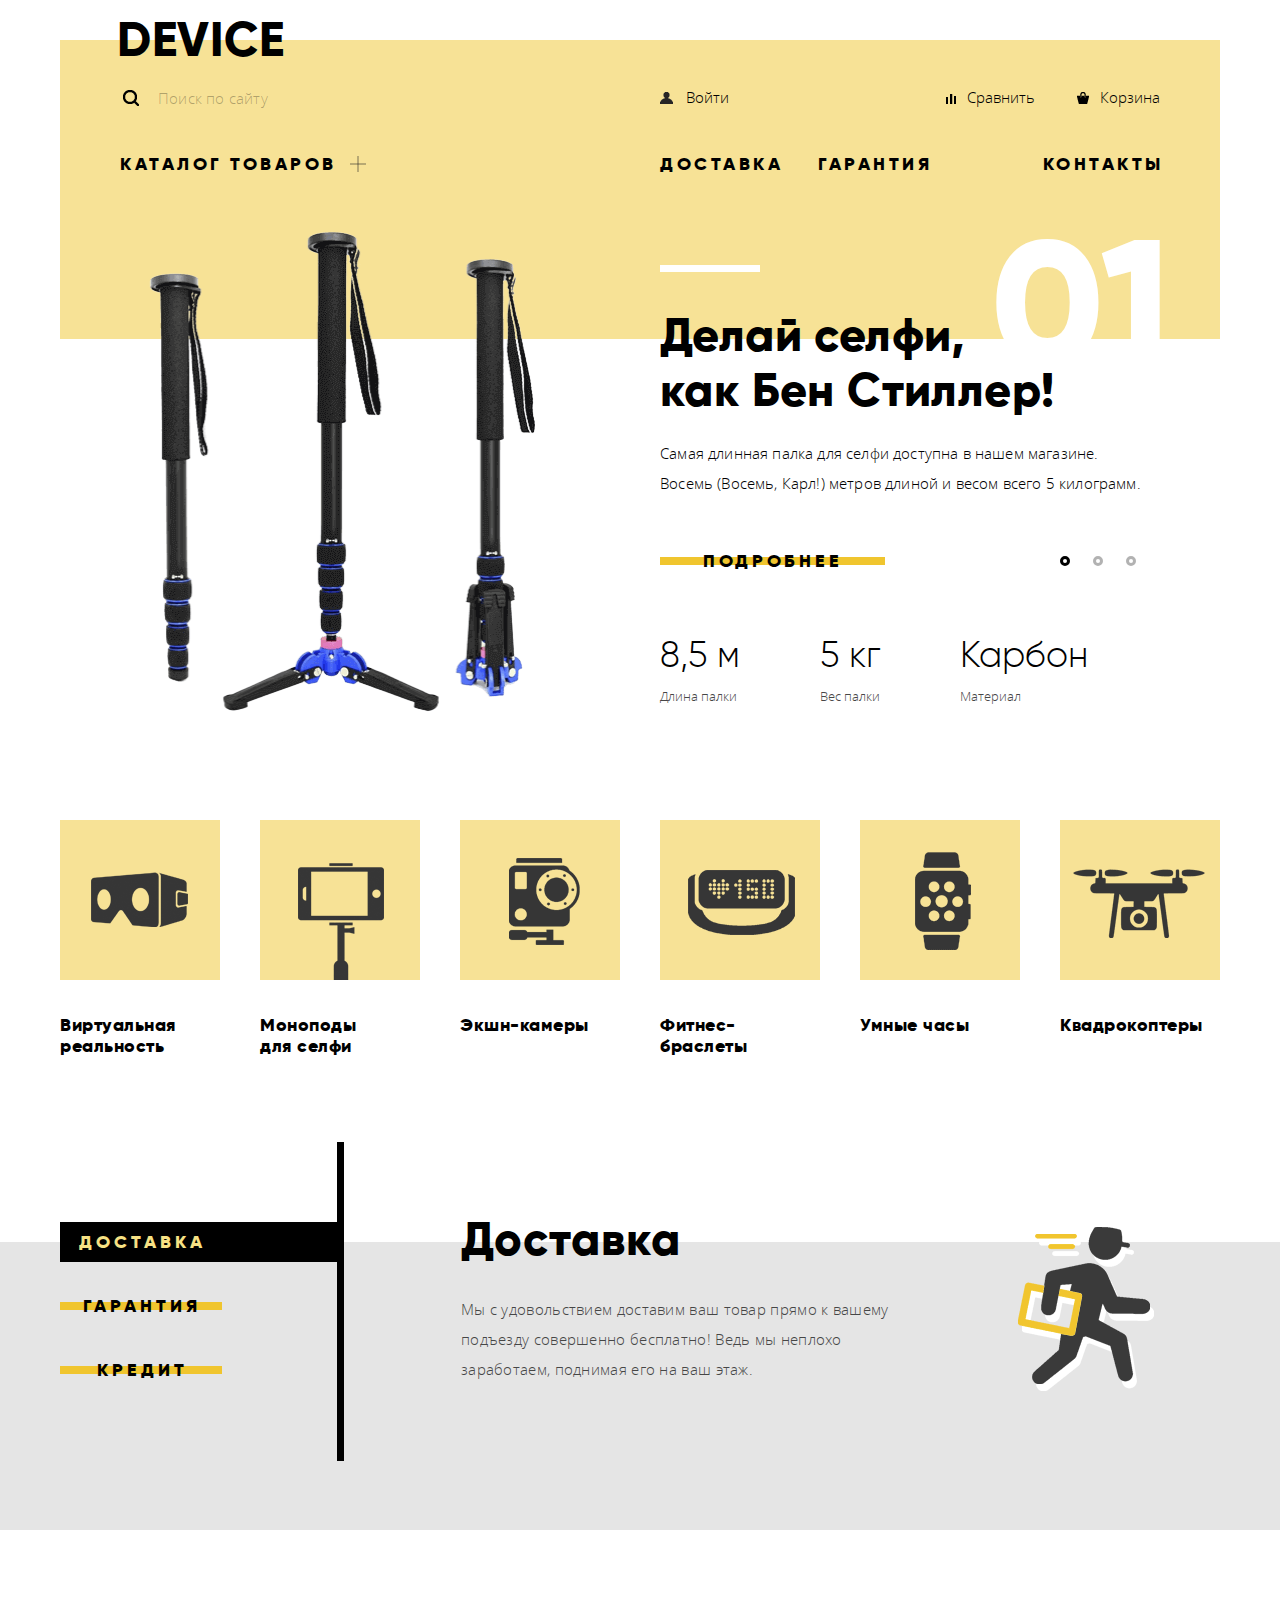
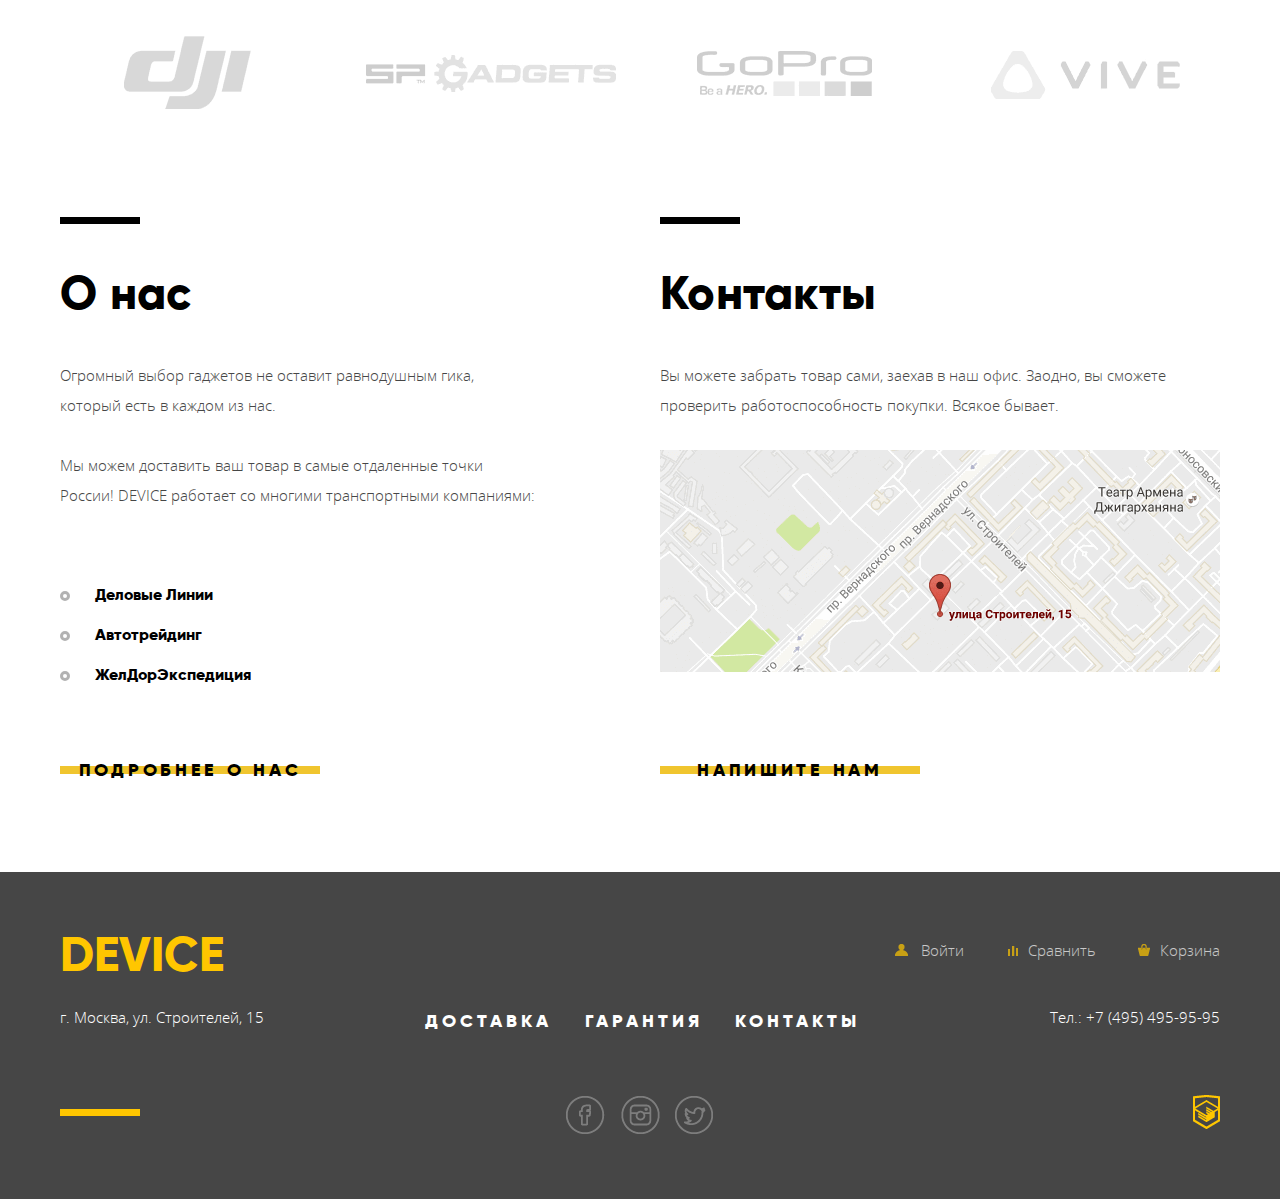
==== commit 4f2e09bc: "Верстка Device - итоговая" ====
--- a/index.html
+++ b/index.html
@@ -75,7 +75,7 @@
 			<input type="radio" name="main-slider" id="slid-input-3">
 			<section class="main-slider__box main-slider__box--01">
 				<div class="main-slider__visual">
-					<img src="../device/img/main-slider/main-slider__visual-1.png" alt="Палка для селфи" width="386" height="486">
+					<img src="img/main-slider/main-slider__visual-1.png" alt="Палка для селфи" width="386" height="486">
 				</div>
 				<div class="main-slider__text main-slider__text--01">
 					<h2 class="main-slider__title">Делай селфи, <br>как Бен Стиллер!</h2>
@@ -95,7 +95,7 @@
 			</section>
 			<section class="main-slider__box main-slider__box--02">
 				<div class="main-slider__visual">
-					<img src="../device/img/main-slider/main-slider__visual-2.png" alt="Фитнес-браслет" width="345" height="485">
+					<img src="img/main-slider/main-slider__visual-2.png" alt="Фитнес-браслет" width="345" height="485">
 				</div>
 				<div class="main-slider__text main-slider__text--02">
 					<h2 class="main-slider__title">Худеем<br> правильно!</h2>
@@ -113,7 +113,7 @@
 			</section>
 			<section class="main-slider__box main-slider__box--03">
 				<div class="main-slider__visual">
-					<img src="../device/img/main-slider/main-slider__visual-3.png" alt="Квадрокоптер" width="526" height="334">
+					<img src="img/main-slider/main-slider__visual-3.png" alt="Квадрокоптер" width="526" height="334">
 				</div>
 				<div class="main-slider__text main-slider__text--03">
 					<h2 class="main-slider__title">Порхает как бабочка, жалит как пчела!</h2>
@@ -136,7 +136,7 @@
 				<li class="catalog__item">
 					<a href="#" class="catalog__link">
 						<div class="catalog__visual catalog__visual--virtual">
-							<img src="../device/img/catalog/catalog__item-1.png" alt="Виртуальная реальность" width="97" height="55">
+							<img src="img/catalog/catalog__item-1.png" alt="Виртуальная реальность" width="97" height="55">
 						</div>
 						<span>Виртуальная реальность</span>
 					</a>
@@ -144,7 +144,7 @@
 				<li class="catalog__item">
 					<a href="../device/catalog.html" class="catalog__link">
 						<div class="catalog__visual catalog__visual--self">
-							<img src="../device/img/catalog/catalog__item-2.png" alt="Моноподы для селфи" width="86" height="117">
+							<img src="img/catalog/catalog__item-2.png" alt="Моноподы для селфи" width="86" height="117">
 						</div>
 						<span>Моноподы <br>для селфи</span>
 					</a>
@@ -152,7 +152,7 @@
 				<li class="catalog__item">
 					<a href="#" class="catalog__link">
 						<div class="catalog__visual catalog__visual--camera">
-							<img src="../device/img/catalog/catalog__item-3.png" alt="Экшн-камеры" width="71" height="87">
+							<img src="img/catalog/catalog__item-3.png" alt="Экшн-камеры" width="71" height="87">
 						</div>
 						<span>Экшн-камеры</span>
 					</a>
@@ -160,7 +160,7 @@
 				<li class="catalog__item">
 					<a href="#" class="catalog__link">
 						<div class="catalog__visual catalog__visual--bracer">
-							<img src="../device/img/catalog/catalog__item-4.png" alt="Фитнес-браслеты" width="107" height="65">
+							<img src="img/catalog/catalog__item-4.png" alt="Фитнес-браслеты" width="107" height="65">
 						</div>
 						<span>Фитнес-браслеты</span>
 					</a>
@@ -168,7 +168,7 @@
 				<li class="catalog__item">
 					<a href="#" class="catalog__link">
 						<div class="catalog__visual catalog__visual--watch">
-							<img src="../device/img/catalog/catalog__item-5.png" alt="Умные часы" width="56" height="98">
+							<img src="img/catalog/catalog__item-5.png" alt="Умные часы" width="56" height="98">
 						</div>
 						<span>Умные часы</span>
 					</a>
@@ -176,7 +176,7 @@
 				<li class="catalog__item">
 					<a href="#" class="catalog__link">
 						<div class="catalog__visual catalog__visual--copter">
-							<img src="../device/img/catalog/catalog__item-6.png" alt="Квадрокоптеры" width="132" height="69">
+							<img src="img/catalog/catalog__item-6.png" alt="Квадрокоптеры" width="132" height="69">
 						</div>
 						<span>Квадрокоптеры</span>
 					</a>
@@ -209,20 +209,20 @@
 		</div>
 		<section class="firms-logo">
 			<a href="#" class="firms-logo__link">
-				<img src="../device/img/firms-logo/firms-logo__link-1-1.png" alt="Dji" width="260" height="100">
-				<img src="../device/img/firms-logo/firms-logo__link-1-2.png" alt="Dji" width="260" height="100">
+				<img src="img/firms-logo/firms-logo__link-1-1.png" alt="Dji" width="260" height="100">
+				<img src="img/firms-logo/firms-logo__link-1-2.png" alt="Dji" width="260" height="100">
 			</a>
 			<a href="#" class="firms-logo__link">
-				<img src="../device/img/firms-logo/firms-logo__link-2-1.png" alt="Sp Gadgets" width="260" height="100">
-				<img src="../device/img/firms-logo/firms-logo__link-2-2.png" alt="Sp Gadgets" width="260" height="100">
+				<img src="img/firms-logo/firms-logo__link-2-1.png" alt="Sp Gadgets" width="260" height="100">
+				<img src="img/firms-logo/firms-logo__link-2-2.png" alt="Sp Gadgets" width="260" height="100">
 			</a>
 			<a href="#" class="firms-logo__link">
-				<img src="../device/img/firms-logo/firms-logo__link-3-1.png" alt="GoPro" width="260" height="100">
-				<img src="../device/img/firms-logo/firms-logo__link-3-2.png" alt="GoPro" width="260" height="100">
+				<img src="img/firms-logo/firms-logo__link-3-1.png" alt="GoPro" width="260" height="100">
+				<img src="img/firms-logo/firms-logo__link-3-2.png" alt="GoPro" width="260" height="100">
 			</a>
 			<a href="#" class="firms-logo__link">
-				<img src="../device/img/firms-logo/firms-logo__link-4-1.png" alt="Vive" width="260" height="100">
-				<img src="../device/img/firms-logo/firms-logo__link-4-2.png" alt="Vive" width="260" height="100">
+				<img src="img/firms-logo/firms-logo__link-4-1.png" alt="Vive" width="260" height="100">
+				<img src="img/firms-logo/firms-logo__link-4-2.png" alt="Vive" width="260" height="100">
 			</a>
 		</section>
 		<div class="info">
@@ -243,7 +243,7 @@
 				<div class="info__map">
 					<img src="img/info/info__map.png" alt="Карта" width="560" height="222" class="info__map-link">
 				</div>
-				<a href="mailto:#" class="special-link">напишите нам</a>
+				<a href="mailto:obama@putin.kr" class="special-link">напишите нам</a>
 			</section>
 		</div>
 	</main>
@@ -309,6 +309,6 @@
 			<button type="submit" class="special-link">отправить</button>
 		</form>
 	</div>
-	<script src="js/popups.js"></script>
+	<script src="js/popups.min.js"></script>
 </body>
 </html>--- a/css/style.min.css
+++ b/css/style.min.css
@@ -1 +1 @@
-@font-face{font-family:GilroyLight;font-style:normal;font-weight:300;src:url(../fonts/gilroylight.woff2) format("woff2"),url(../fonts/gilroylight.woff) format("woff")}@font-face{font-family:GilroyExtraBold;font-style:normal;font-weight:800;src:url(../fonts/gilroyextrabold.woff2) format("woff2"),url(../fonts/gilroyextrabold.woff) format("woff")}@font-face{font-family:OpenSans;font-style:normal;font-weight:400;src:url(../fonts/opensans.woff2) format("woff2"),url(../fonts/opensans.woff) format("woff")}@font-face{font-family:OpenSansLight;font-style:normal;font-weight:300;src:url(../fonts/opensanslight.woff2) format("woff2"),url(../fonts/opensanslight.woff) format("woff")}.body{width:100%;background:#fff;font-style:normal;font-family:OpenSans,Arial,sans-serif}.body a{text-decoration:none}.header{position:relative;margin:40px auto 0;padding-left:60px;padding-right:60px;padding-top:33px;width:1040px;min-height:153px;background-color:rgba(240,197,46,.5)}.header__logo{position:absolute;top:-28px;left:57px;font-family:GilroyExtraBold;font-size:48px;letter-spacing:.7px;text-transform:uppercase;text-decoration:none;color:rgba(0,0,0,1)}.header__logo[href]:hover{color:rgba(0,0,0,.6)}.header__logo[href]:active{color:rgba(0,0,0,.3)}.header__nav{display:-webkit-box;display:-webkit-flex;display:-ms-flexbox;display:flex;-webkit-box-orient:horizontal;-webkit-box-direction:normal;-webkit-flex-direction:row;-ms-flex-direction:row;flex-direction:row;-webkit-flex-wrap:wrap;-ms-flex-wrap:wrap;flex-wrap:wrap;-webkit-box-align:stretch;-webkit-align-items:stretch;-ms-flex-align:stretch;align-items:stretch;-webkit-box-pack:justify;-webkit-justify-content:space-between;-ms-flex-pack:justify;justify-content:space-between}.header__aside-nav{display:-webkit-box;display:-webkit-flex;display:-ms-flexbox;display:flex;-webkit-box-orient:vertical;-webkit-box-direction:normal;-webkit-flex-direction:column;-ms-flex-direction:column;flex-direction:column;-webkit-box-pack:start;-webkit-justify-content:flex-start;-ms-flex-pack:start;justify-content:flex-start;-webkit-flex-basis:500px;-ms-flex-preferred-size:500px;flex-basis:500px}.search{display:-webkit-box;display:-webkit-flex;display:-ms-flexbox;display:flex;-webkit-box-orient:horizontal;-webkit-box-direction:normal;-webkit-flex-direction:row;-ms-flex-direction:row;flex-direction:row;-webkit-box-pack:start;-webkit-justify-content:flex-start;-ms-flex-pack:start;justify-content:flex-start;height:49px;margin-bottom:32px}.search__box{display:-webkit-box;display:-webkit-flex;display:-ms-flexbox;display:flex;-webkit-box-orient:horizontal;-webkit-box-direction:normal;-webkit-flex-direction:row;-ms-flex-direction:row;flex-direction:row;-webkit-flex-wrap:nowrap;-ms-flex-wrap:nowrap;flex-wrap:nowrap;-webkit-box-pack:center;-webkit-justify-content:center;-ms-flex-pack:center;justify-content:center;-webkit-box-align:center;-webkit-align-items:center;-ms-flex-align:center;align-items:center;-webkit-flex-basis:355px;-ms-flex-preferred-size:355px;flex-basis:355px;padding-left:38px;font-family:OpenSansLight;font-size:15px;line-height:36px;letter-spacing:.2px;color:#000;border:none;outline:0;background:transparent url(../img/icon_sprite/icon_sprite.png) no-repeat -37px -1390px}.search__box::-webkit-input-placeholder{color:rgba(0,0,0,.3)}.search__box::-moz-placeholder{color:rgba(0,0,0,.3)}.search__box:-ms-input-placeholder{color:rgba(0,0,0,.3)}.search__box:hover::-webkit-input-placeholder{color:rgba(0,0,0,.6)}.search__box:hover::-moz-placeholder{color:rgba(0,0,0,.6)}.search__box:hover:-ms-input-placeholder{color:rgba(0,0,0,.6)}.search__box:focus::-webkit-input-placeholder{color:rgba(0,0,0,.6)}.search__box:focus::-moz-placeholder{color:rgba(0,0,0,.6)}.search__box:focus:-ms-input-placeholder{color:rgba(0,0,0,.6)}.search__box:focus{box-shadow:inset 0 -2px #000}.search__button{display:none;-webkit-box-orient:horizontal;-webkit-box-direction:normal;-webkit-flex-direction:row;-ms-flex-direction:row;flex-direction:row;-webkit-flex-wrap:nowrap;-ms-flex-wrap:nowrap;flex-wrap:nowrap;-webkit-box-pack:center;-webkit-justify-content:center;-ms-flex-pack:center;justify-content:center;-webkit-box-align:center;-webkit-align-items:center;-ms-flex-align:center;align-items:center;-webkit-flex-basis:85px;-ms-flex-preferred-size:85px;flex-basis:85px;font-family:OpenSansLight;font-size:15px;line-height:36px;color:#000;border:none;outline:0;background-color:transparent;box-shadow:inset 0 0 0 2px #000;cursor:pointer}.search__button:hover{background-color:#000;color:rgba(255,255,255,1)}.search__button:active{background-color:#000;color:rgba(255,255,255,.3)}.search__box:focus+.search__button,.search__button:active{display:-webkit-box;display:-webkit-flex;display:-ms-flexbox;display:flex}.header__catalog-menu{position:relative}.header__catalog-menu-link{position:relative;padding-right:33px;font-family:GilroyExtraBold;font-size:18px;text-decoration:none;text-transform:uppercase;letter-spacing:3.5px;color:#000}.header__catalog-menu-link:hover{opacity:.6}.header__catalog-menu-link:active{opacity:.3}.header__catalog-menu-link::before{content:"";position:absolute;top:10px;right:4px;width:16px;height:2px;background-color:rgba(39,37,37,.3)}.header__catalog-menu-link::after{content:"";position:absolute;top:10px;right:4px;width:16px;height:2px;background-color:rgba(39,37,37,.3);-webkit-transform:rotate(90deg);-ms-transform:rotate(90deg);transform:rotate(90deg)}.header__catalog-list-wrapper{position:absolute;top:20px;left:-60px;z-index:100;display:none;width:1160px;margin:0;padding:0;background-color:#f7e296}.header__catalog-list-wrapper:hover,.header__catalog-menu-link:hover+.header__catalog-list-wrapper{display:block;margin:0;padding:0}.header__catalog-list{display:-webkit-box;display:-webkit-flex;display:-ms-flexbox;display:flex;-webkit-box-orient:horizontal;-webkit-box-direction:normal;-webkit-flex-direction:row;-ms-flex-direction:row;flex-direction:row;-webkit-flex-wrap:wrap;-ms-flex-wrap:wrap;flex-wrap:wrap;width:650px;margin:0;padding:0;padding-left:60px;padding-top:23px;padding-bottom:34px;list-style-type:none}.header__catalog-item{-webkit-flex-basis:200px;-ms-flex-preferred-size:200px;flex-basis:200px}.header__catalog-item:first-child,.header__catalog-item:nth-child(4){margin-right:39px}.header__catalog-item:last-child{-webkit-flex-basis:100%;-ms-flex-preferred-size:100%;flex-basis:100%}.header__catalog-link{font-family:OpenSansLight;font-size:15px;line-height:36px;text-decoration:none;letter-spacing:.2px;color:#000}.header__catalog-link:hover{opacity:.6}.header__catalog-link:active{opacity:.3}.header__main-nav{display:-webkit-box;display:-webkit-flex;display:-ms-flexbox;display:flex;-webkit-box-orient:vertical;-webkit-box-direction:normal;-webkit-flex-direction:column;-ms-flex-direction:column;flex-direction:column;-webkit-box-pack:start;-webkit-justify-content:flex-start;-ms-flex-pack:start;justify-content:flex-start;-webkit-flex-basis:500px;-ms-flex-preferred-size:500px;flex-basis:500px}.header__interactive-list{display:-webkit-box;display:-webkit-flex;display:-ms-flexbox;display:flex;-webkit-box-orient:horizontal;-webkit-box-direction:normal;-webkit-flex-direction:row;-ms-flex-direction:row;flex-direction:row;-webkit-flex-basis:49px;-ms-flex-preferred-size:49px;flex-basis:49px;margin:0;margin-bottom:32px;padding:0;list-style-type:none}.header__interactive-item{display:-webkit-box;display:-webkit-flex;display:-ms-flexbox;display:flex;-webkit-box-pack:end;-webkit-justify-content:flex-end;-ms-flex-pack:end;justify-content:flex-end;-webkit-box-align:center;-webkit-align-items:center;-ms-flex-align:center;align-items:center;-webkit-flex-wrap:nowrap;-ms-flex-wrap:nowrap;flex-wrap:nowrap}.header__interactive-item:first-child{margin-right:auto}.header__interactive-item:last-child{margin-left:39px}.header__interactive-link{position:relative;display:block;padding-left:26px;font-family:OpenSansLight;font-size:15px;text-decoration:none;color:#000}.header__interactive-link:hover{opacity:.6}.header__interactive-link:active{opacity:.3}.header__interactive-link::before{content:"";position:absolute;width:13px;height:13px;background:transparent url(../img/icon_sprite/icon_sprite.png) no-repeat}.header__interactive-link--user::before{top:3px;left:0;background-position:-40px -1621px}.header__interactive-link--compare::before{top:5px;left:5px;background-position:-40px -224px}.header__interactive-link--cart::before{top:3px;left:3px;background-position:-40px -40px}.header__interactive-link--out{padding:0;margin-left:22px;color:#000;opacity:.3}.header__interactive-link--out:hover{opacity:none}.header__menu-list{display:-webkit-box;display:-webkit-flex;display:-ms-flexbox;display:flex;-webkit-box-orient:horizontal;-webkit-box-direction:normal;-webkit-flex-direction:row;-ms-flex-direction:row;flex-direction:row;margin:0;padding:0;list-style-type:none}.header__menu-item{display:-webkit-box;display:-webkit-flex;display:-ms-flexbox;display:flex;-webkit-box-orient:horizontal;-webkit-box-direction:normal;-webkit-flex-direction:row;-ms-flex-direction:row;flex-direction:row;-webkit-align-content:center;-ms-flex-line-pack:center;align-content:center;margin-right:35px}.header__menu-item:last-child{margin-left:auto;margin-right:-3.5px}.header__menu-link{font-family:GilroyExtraBold;font-size:18px;text-decoration:none;text-transform:uppercase;letter-spacing:3.5px;color:#000}.header__menu-link:hover{opacity:.6}.header__menu-link:active{opacity:.3}.main{width:100%;background-color:#fff}.main-slider{width:1040px;margin:0 auto;margin-bottom:114px;padding-left:60px;padding-right:60px;box-shadow:inset 0 113px #f7e296}#slid-input-1,#slid-input-2,#slid-input-3{display:none}.main-slider__box{display:none;-webkit-box-orient:horizontal;-webkit-box-direction:normal;-webkit-flex-direction:row;-ms-flex-direction:row;flex-direction:row;-webkit-flex-wrap:nowrap;-ms-flex-wrap:nowrap;flex-wrap:nowrap;-webkit-box-align:start;-webkit-align-items:flex-start;-ms-flex-align:start;align-items:flex-start;-webkit-box-pack:justify;-webkit-justify-content:space-between;-ms-flex-pack:justify;justify-content:space-between}#slid-input-1:checked~.main-slider__box--01,#slid-input-2:checked~.main-slider__box--02,#slid-input-3:checked~.main-slider__box--03{display:-webkit-box;display:-webkit-flex;display:-ms-flexbox;display:flex}.main-slider__visual{position:relative;-webkit-flex-basis:500px;-ms-flex-preferred-size:500px;flex-basis:500px}.main-slider__visual img{position:absolute}.main-slider__box--01 img{top:2px;left:29px}.main-slider__box--02 img{top:14px;left:56px}.main-slider__box--03 img{top:67px;left:-29px}.main-slider__text{position:relative;display:-webkit-box;display:-webkit-flex;display:-ms-flexbox;display:flex;-webkit-box-orient:vertical;-webkit-box-direction:normal;-webkit-flex-direction:column;-ms-flex-direction:column;flex-direction:column;-webkit-box-pack:end;-webkit-justify-content:flex-end;-ms-flex-pack:end;justify-content:flex-end;-webkit-flex-basis:500px;-ms-flex-preferred-size:500px;flex-basis:500px}.main-slider__text:before{content:"";position:absolute;top:39px;left:0;z-index:1;width:100px;height:7px;background-color:#fff}.main-slider__text--01:after{content:"01";position:absolute;top:-12px;right:-12px;z-index:1;font-family:GilroyExtraBold;font-size:179.2px;line-height:179.2px;color:#fff}.main-slider__text--02:after{content:"02";position:absolute;top:-12px;right:-12px;z-index:1;font-family:GilroyExtraBold;font-size:179.2px;line-height:179.2px;color:#fff}.main-slider__text--03:after{content:"03";position:absolute;top:-12px;right:-12px;z-index:1;font-family:GilroyExtraBold;font-size:179.2px;line-height:179.2px;color:#fff}.main-slider__title{position:absolute;top:43px;left:0;z-index:10;font-family:GilroyExtraBold;font-size:47px;line-height:55px;letter-spacing:.4px;color:#000}.main-slider__description{width:500px;padding-top:197px;margin-bottom:43px;font-family:OpenSansLight;font-size:15px;line-height:30px;letter-spacing:.17px;color:#000}.main-slider__labels{display:-webkit-box;display:-webkit-flex;display:-ms-flexbox;display:flex;-webkit-box-orient:horizontal;-webkit-box-direction:normal;-webkit-flex-direction:row;-ms-flex-direction:row;flex-direction:row;-webkit-box-pack:end;-webkit-justify-content:flex-end;-ms-flex-pack:end;justify-content:flex-end;margin-bottom:64px}.main-slider__labels .special-link{margin-right:auto;padding-left:43px;padding-right:43px;height:40px;font-family:GilroyExtraBold;font-size:18px;letter-spacing:3.7px;line-height:40px;text-decoration:none;text-transform:uppercase;color:#000;background:-webkit-linear-gradient(top, transparent 0, transparent 16px, #f0c52e 16px, #f0c52e 24px, transparent 24px);background:linear-gradient(to bottom,transparent 0,transparent 16px,#f0c52e 16px,#f0c52e 24px,transparent 24px);-webkit-transition:background 1s;transition:background 1s}.main-slider__labels .special-link:hover{background:#f0c52e}.main-slider__labels .special-link:active{color:rgba(0,0,0,.3)}.main-slider__input-label{-webkit-align-self:center;-ms-flex-item-align:center;align-self:center;box-sizing:border-box;margin-left:23px;width:10px;height:10px;border-radius:50%;border:3px solid rgba(0,0,0,.3);cursor:pointer}.main-slider__input-label:last-child{margin-right:24px}#slid-input-1:checked~.main-slider__box .main-slider__input-label--01,#slid-input-2:checked~.main-slider__box .main-slider__input-label--02,#slid-input-3:checked~.main-slider__box .main-slider__input-label--03{border:3px solid #000}.main-slider__input-label:hover{border:3px solid rgba(0,0,0,.4)}.main-slider__input-label:active{border:3px solid #000}.main-slider__feature-list{display:-webkit-box;display:-webkit-flex;display:-ms-flexbox;display:flex;-webkit-box-orient:horizontal;-webkit-box-direction:normal;-webkit-flex-direction:row;-ms-flex-direction:row;flex-direction:row;-webkit-box-pack:start;-webkit-justify-content:flex-start;-ms-flex-pack:start;justify-content:flex-start;margin:0;padding:0;list-style-type:none}.main-slider__feature-item{-webkit-flex-basis:160px;-ms-flex-preferred-size:160px;flex-basis:160px;margin:0;padding:0;font-family:OpenSansLight;font-size:13px;line-height:20px;color:#464646}.main-slider__feature-item:nth-child(2){-webkit-flex-basis:140px;-ms-flex-preferred-size:140px;flex-basis:140px}.main-slider__feature-item span{display:block;margin-bottom:21px;font-family:GilroyLight;font-size:36px;color:#000}.catalog{width:1160px;margin:0 auto;margin-bottom:85px}.catalog__list{display:-webkit-box;display:-webkit-flex;display:-ms-flexbox;display:flex;-webkit-box-orient:horizontal;-webkit-box-direction:normal;-webkit-flex-direction:row;-ms-flex-direction:row;flex-direction:row;-webkit-flex-wrap:wrap;-ms-flex-wrap:wrap;flex-wrap:wrap;-webkit-box-align:start;-webkit-align-items:flex-start;-ms-flex-align:start;align-items:flex-start;-webkit-box-pack:justify;-webkit-justify-content:space-between;-ms-flex-pack:justify;justify-content:space-between;margin:0;padding:0;list-style-type:none}.catalog__item{-webkit-flex-basis:160px;-ms-flex-preferred-size:160px;flex-basis:160px;margin:0;padding:0}.catalog__link{font-family:GilroyExtraBold;font-size:18px;text-decoration:none;color:#000}.catalog__visual{position:relative;margin-bottom:35px;width:160px;height:160px;background-color:rgba(240,197,46,.5)}.catalog__visual:hover{background-color:rgba(240,197,46,1)}.catalog__visual--virtual img{position:absolute;top:52px;left:31px}.catalog__visual--self img{position:absolute;bottom:0;left:38px}.catalog__visual--camera img{position:absolute;top:38px;left:49px}.catalog__visual--bracer img{position:absolute;top:50px;left:28px}.catalog__visual--watch img{position:absolute;top:32px;left:55px}.catalog__visual--copter img{position:absolute;top:49px;left:13px}.catalog__item span{line-height:21px;letter-spacing:.5px}.catalog__item:active span,.catalog__link:active img{opacity:.3}.catalog__visual--bracer+span{font-size:17.5px}.service{width:100%;padding-bottom:69px;margin-bottom:94px;background:#e5e5e5;box-shadow:inset 0 100px #fff}.service__wrapper{display:-webkit-box;display:-webkit-flex;display:-ms-flexbox;display:flex;-webkit-box-orient:horizontal;-webkit-box-direction:normal;-webkit-flex-direction:row;-ms-flex-direction:row;flex-direction:row;-webkit-flex-wrap:nowrap;-ms-flex-wrap:nowrap;flex-wrap:nowrap;-webkit-box-align:start;-webkit-align-items:flex-start;-ms-flex-align:start;align-items:flex-start;-webkit-box-pack:justify;-webkit-justify-content:space-between;-ms-flex-pack:justify;justify-content:space-between;width:1160px;margin:0 auto}#ser-input-1,#ser-input-2,#ser-input-3{display:none}.service__list{display:-webkit-box;display:-webkit-flex;display:-ms-flexbox;display:flex;-webkit-box-orient:vertical;-webkit-box-direction:normal;-webkit-flex-direction:column;-ms-flex-direction:column;flex-direction:column;-webkit-box-pack:start;-webkit-justify-content:flex-start;-ms-flex-pack:start;justify-content:flex-start;-webkit-flex-basis:277px;-ms-flex-preferred-size:277px;flex-basis:277px;margin:0;padding:0;padding-top:80px;padding-bottom:47px;border-right:7px solid #000;list-style-type:none}.service__item{display:-webkit-box;display:-webkit-flex;display:-ms-flexbox;display:flex;-webkit-box-pack:start;-webkit-justify-content:flex-start;-ms-flex-pack:start;justify-content:flex-start;-webkit-box-align:center;-webkit-align-items:center;-ms-flex-align:center;align-items:center;-webkit-flex-basis:40px;-ms-flex-preferred-size:40px;flex-basis:40px;margin-bottom:24px;font-family:GilroyExtraBold;font-size:18px;text-transform:uppercase}#ser-input-1:checked~.service__list .service__item--01,#ser-input-2:checked~.service__list .service__item--02,#ser-input-3:checked~.service__list .service__item--03{background:#000;cursor:pointer}.service__item .service__input-label{display:-webkit-box;display:-webkit-flex;display:-ms-flexbox;display:flex;-webkit-box-pack:center;-webkit-justify-content:center;-ms-flex-pack:center;justify-content:center;-webkit-box-align:center;-webkit-align-items:center;-ms-flex-align:center;align-items:center;-webkit-flex-basis:160px;-ms-flex-preferred-size:160px;flex-basis:160px;height:40px;padding-left:2px;letter-spacing:4px;background:-webkit-linear-gradient(top, transparent 0, transparent 16px, #f0c52e 16px, #f0c52e 24px, transparent 24px);background:linear-gradient(to bottom,transparent 0,transparent 16px,#f0c52e 16px,#f0c52e 24px,transparent 24px);-webkit-transition:background .1s;transition:background .1s;cursor:pointer}.service__item .service__input-label:hover{background:#f0c52e}#ser-input-1:checked~.service__list .service__input-label--01,#ser-input-2:checked~.service__list .service__input-label--02,#ser-input-3:checked~.service__list .service__input-label--03{color:#f7e184;background:#000}.service__type{position:relative;display:none;-webkit-flex-basis:860px;-ms-flex-preferred-size:860px;flex-basis:860px;padding-top:70px;padding-left:101px;box-sizing:border-box}#ser-input-1:checked~.service__type--01,#ser-input-2:checked~.service__type--02,#ser-input-3:checked~.service__type--03{display:block}.service__type--01::before{content:"";position:absolute;top:85px;right:66px;width:136px;height:164px;background:transparent url(../img/icon_sprite/icon_sprite.png) -40px -672px no-repeat}.service__type--02::before{content:"";position:absolute;top:60px;right:46px;width:171px;height:195px;background:transparent url(../img/icon_sprite/icon_sprite.png) -40px -1805px no-repeat}.service__type--03::before{content:"";position:absolute;top:59px;right:70px;width:156px;height:188px;background:transparent url(../img/icon_sprite/icon_sprite.png) -40px -404px no-repeat}.service__type-title{display:block;margin-bottom:28px;font-family:GilroyExtraBold;font-size:47px;letter-spacing:1px;color:#000}.service__type-description{margin:0;padding:0;width:460px;font-family:OpenSansLight;font-size:15px;line-height:30px;letter-spacing:.3px;color:#464646}.firms-logo{display:-webkit-box;display:-webkit-flex;display:-ms-flexbox;display:flex;-webkit-box-orient:horizontal;-webkit-box-direction:normal;-webkit-flex-direction:row;-ms-flex-direction:row;flex-direction:row;-webkit-flex-wrap:wrap;-ms-flex-wrap:wrap;flex-wrap:wrap;-webkit-box-align:start;-webkit-align-items:flex-start;-ms-flex-align:start;align-items:flex-start;-webkit-box-pack:justify;-webkit-justify-content:space-between;-ms-flex-pack:justify;justify-content:space-between;width:1160px;margin:0 auto;margin-bottom:93px}.firms-logo__link{-webkit-flex-basis:260px;-ms-flex-preferred-size:260px;flex-basis:260px;height:100px;display:block}.firms-logo__link img:last-child{display:none}.firms-logo__link:hover img:last-child{display:inline}.firms-logo__link:hover img:first-child{display:none}.info{display:-webkit-box;display:-webkit-flex;display:-ms-flexbox;display:flex;-webkit-box-orient:horizontal;-webkit-box-direction:normal;-webkit-flex-direction:row;-ms-flex-direction:row;flex-direction:row;-webkit-flex-wrap:wrap;-ms-flex-wrap:wrap;flex-wrap:wrap;-webkit-box-align:stretch;-webkit-align-items:stretch;-ms-flex-align:stretch;align-items:stretch;-webkit-box-pack:justify;-webkit-justify-content:space-between;-ms-flex-pack:justify;justify-content:space-between;width:1160px;margin:0 auto;margin-bottom:82px}.info__block{position:relative;display:-webkit-box;display:-webkit-flex;display:-ms-flexbox;display:flex;-webkit-box-orient:vertical;-webkit-box-direction:normal;-webkit-flex-direction:column;-ms-flex-direction:column;flex-direction:column;padding-top:49px}.info__block--about{-webkit-flex-basis:475px;-ms-flex-preferred-size:475px;flex-basis:475px}.info__block--contacts{-webkit-flex-basis:560px;-ms-flex-preferred-size:560px;flex-basis:560px}.info__block::before{content:"";position:absolute;top:0;left:0;width:80px;height:7px;background:#000}.info__title{margin:0;margin-bottom:40px;font-family:GilroyExtraBold;font-size:47px;letter-spacing:.3px;color:#000}.info__description{margin:0;margin-bottom:30px;font-family:OpenSansLight;font-size:15px;line-height:30px;color:#464646}.info__description--about{margin-bottom:65px}.info__map{margin-bottom:78px;width:560px;height:222px;background:url(../img/info/info__map.png) no-repeat;cursor:pointer}.info__map img{cursor:pointer}.info__transportation-list{margin:0;margin-bottom:55px;padding:0;list-style-type:none}.info__transportation-item{display:-webkit-box;display:-webkit-flex;display:-ms-flexbox;display:flex;height:40px;margin-bottom:0}.info__transportation-item a{position:relative;display:block;padding-left:35px;font-family:GilroyExtraBold;font-size:16px;line-height:40px;text-decoration:none;color:#000}.info__transportation-item a::before{content:"";position:absolute;top:16px;left:0;box-sizing:border-box;width:10px;height:10px;border-radius:50%;border:3px solid rgba(0,0,0,.3)}.info__transportation-item a:hover::before{border:3px solid rgba(0,0,0,.6)}.info__transportation-item a:active::before{border:3px solid #000}.info__block .special-link{display:-webkit-box;display:-webkit-flex;display:-ms-flexbox;display:flex;-webkit-box-pack:center;-webkit-justify-content:center;-ms-flex-pack:center;justify-content:center;-webkit-box-align:center;-webkit-align-items:center;-ms-flex-align:center;align-items:center;width:260px;height:40px;margin-right:auto;font-family:GilroyExtraBold;font-size:18px;letter-spacing:3.7px;line-height:40px;text-decoration:none;text-transform:uppercase;color:#000;background:-webkit-linear-gradient(top, transparent 0, transparent 16px, #f0c52e 16px, #f0c52e 24px, transparent 24px);background:linear-gradient(to bottom,transparent 0,transparent 16px,#f0c52e 16px,#f0c52e 24px,transparent 24px);-webkit-transition:background 1s;transition:background 1s}.info__block .special-link:hover{background:#f0c52e}.info__block .special-link:active{color:rgba(0,0,0,.3)}.main__title{display:-webkit-box;display:-webkit-flex;display:-ms-flexbox;display:flex;margin:0 auto 16px;padding:34px 60px 0;width:1040px;font-family:GilroyExtraBold;font-size:47px;letter-spacing:.6px;color:#000}.main__crumbs-list{display:-webkit-box;display:-webkit-flex;display:-ms-flexbox;display:flex;-webkit-box-orient:horizontal;-webkit-box-direction:normal;-webkit-flex-direction:row;-ms-flex-direction:row;flex-direction:row;-webkit-box-pack:start;-webkit-justify-content:flex-start;-ms-flex-pack:start;justify-content:flex-start;margin:0 auto 39px;padding:0 60px;width:1040px;list-style-type:none}.main__crumbs-item{position:relative;margin:0;margin-right:37px}.main__crumbs-item::before{content:"";position:absolute;top:16px;right:-21px;width:5px;height:2px;background:#000;-webkit-transform:rotate(45deg);-ms-transform:rotate(45deg);transform:rotate(45deg)}.main__crumbs-item::after{content:"";position:absolute;top:18px;right:-21px;width:5px;height:2px;background:#000;-webkit-transform:rotate(-45deg);-ms-transform:rotate(-45deg);transform:rotate(-45deg)}.main__crumbs-item:last-child::after,.main__crumbs-item:last-child::before{display:none}.main__crumbs-item a{font-family:OpenSansLight;font-size:14px;line-height:36px;letter-spacing:.1px;text-decoration:none;color:#000;opacity:.3}.main__crumbs-item a[href]:hover{opacity:.6}.main__crumbs-item a[href]:active{opacity:.1}.main__catalog-titles{display:-webkit-box;display:-webkit-flex;display:-ms-flexbox;display:flex;-webkit-box-orient:horizontal;-webkit-box-direction:normal;-webkit-flex-direction:row;-ms-flex-direction:row;flex-direction:row;-webkit-box-pack:center;-webkit-justify-content:center;-ms-flex-pack:center;justify-content:center;min-height:70px;background:-webkit-linear-gradient(left, #dbdbdb 0, #dbdbdb 45%, #ebebeb 45%, #ebebeb 100%);background:linear-gradient(to right,#dbdbdb 0,#dbdbdb 45%,#ebebeb 45%,#ebebeb 100%)}.main__filter-title-block{display:-webkit-box;display:-webkit-flex;display:-ms-flexbox;display:flex;-webkit-box-orient:horizontal;-webkit-box-direction:normal;-webkit-flex-direction:row;-ms-flex-direction:row;flex-direction:row;-webkit-box-align:center;-webkit-align-items:center;-ms-flex-align:center;align-items:center;-webkit-flex-basis:200px;-ms-flex-preferred-size:200px;flex-basis:200px;padding-left:60px;padding-right:68px;font-family:GilroyExtraBold;font-size:16px;line-height:1.2;text-transform:uppercase;letter-spacing:3.8px;color:#000}.main__sort-title-block{display:-webkit-box;display:-webkit-flex;display:-ms-flexbox;display:flex;-webkit-box-orient:horizontal;-webkit-box-direction:normal;-webkit-flex-direction:row;-ms-flex-direction:row;flex-direction:row;-webkit-box-align:center;-webkit-align-items:center;-ms-flex-align:center;align-items:center;-webkit-flex-basis:760px;-ms-flex-preferred-size:760px;flex-basis:760px;min-height:70px;padding-left:72px;background-color:#ebebeb}.main__sort-title{display:-webkit-box;display:-webkit-flex;display:-ms-flexbox;display:flex;margin-right:49px;font-family:GilroyExtraBold;font-size:16px;line-height:1.2;text-transform:uppercase;letter-spacing:3.8px;color:#000}.main__sort-type-list{display:-webkit-box;display:-webkit-flex;display:-ms-flexbox;display:flex;margin:0;padding:0;list-style-type:none}.main__sort-type-item{padding-right:30px}.main__sort-type-item a{font-family:OpenSans;font-size:14px;line-height:18px;color:#000;opacity:.3}.main__sort-type-item:hover a[href]{opacity:.6}.main__sort-type-item--current a,.main__sort-type-item:active a[href]{opacity:1}.main__sort-arrows-list{display:-webkit-box;display:-webkit-flex;display:-ms-flexbox;display:flex;margin:0;margin-left:auto;padding:0;list-style-type:none}.main__sort-arrow-direction{margin:0;padding:0}.main__sort-arrow-direction a{position:relative;display:block;font-size:0}.main__sort-arrow-direction:first-child a::before{content:"";position:absolute;top:-14px;right:43px;border:9px solid transparent;border-bottom:9px solid #000;opacity:.2}.main__sort-arrow-direction:last-child a::after{content:"";position:absolute;top:-5px;right:0;border:9px solid transparent;border-top:9px solid #000;opacity:.2}.main__sort-arrow-direction:first-child a[href]:hover::before,.main__sort-arrow-direction:last-child a[href]:hover::after{opacity:.4}.main__sort-arrow-direction--current:first-child a::before,.main__sort-arrow-direction--current:last-child a::after,.main__sort-arrow-direction:first-child a[href]:active::before,.main__sort-arrow-direction:last-child a[href]:active::after{opacity:1}.main__catalog-content{display:-webkit-box;display:-webkit-flex;display:-ms-flexbox;display:flex;-webkit-box-orient:horizontal;-webkit-box-direction:normal;-webkit-flex-direction:row;-ms-flex-direction:row;flex-direction:row;-webkit-box-pack:center;-webkit-justify-content:center;-ms-flex-pack:center;justify-content:center;background:-webkit-linear-gradient(left, #efefef 0, #efefef 45%, #fff 45%, #fff 100%);background:linear-gradient(to right,#efefef 0,#efefef 45%,#fff 45%,#fff 100%)}.goods-filter{display:-webkit-box;display:-webkit-flex;display:-ms-flexbox;display:flex;-webkit-flex-basis:200px;-ms-flex-preferred-size:200px;flex-basis:200px;padding-left:60px;padding-right:68px;-webkit-box-orient:vertical;-webkit-box-direction:normal;-webkit-flex-direction:column;-ms-flex-direction:column;flex-direction:column}.goods-filter__form{margin:0;padding:0}.goods-filter__price{display:-webkit-box;display:-webkit-flex;display:-ms-flexbox;display:flex;-webkit-box-orient:vertical;-webkit-box-direction:normal;-webkit-flex-direction:column;-ms-flex-direction:column;flex-direction:column;-webkit-box-align:stretch;-webkit-align-items:stretch;-ms-flex-align:stretch;align-items:stretch;margin:0;margin-top:69px;padding:0;border:none}.goods-filter__form-title{display:-webkit-box;display:-webkit-flex;display:-ms-flexbox;display:flex;width:100%;margin:0;padding:0;border-top:2px solid #000;font-family:GilroyExtraBold;font-size:18px;line-height:1.2;color:#000}.goods-filter__form-title--price{padding-top:12px;margin-bottom:36px}.goods-filter__range-line{position:relative;width:100%;height:2px;margin-bottom:11px;background-color:#dbdbdb}.goods-filter__range-value{width:113px;height:2px;background-color:#91c92f}.goods-filter__range-min{position:absolute;top:-6px;right:76px;box-sizing:border-box;width:14px;height:14px;background-color:#eee;border:2px solid #000;border-radius:50%;cursor:pointer}.goods-filter__range-max{position:absolute;top:-6px;left:-2px;box-sizing:border-box;width:14px;height:14px;background-color:#eee;border:2px solid #000;border-radius:50%;cursor:pointer}.goods-filter__range-max:active,.goods-filter__range-min:active{background-color:#7eae29;border:1px solid #fff;box-shadow:0 0 0 2px #fff,0 3px 5px 0 #000}.goods-filter__current-price{display:-webkit-box;display:-webkit-flex;display:-ms-flexbox;display:flex;font-family:GilroyLight;font-size:14px;line-height:22.27px;color:#000;opacity:.2}.goods-filter__current-price span:last-child{margin-left:63px}.goods-filter__color{display:-webkit-box;display:-webkit-flex;display:-ms-flexbox;display:flex;-webkit-box-orient:vertical;-webkit-box-direction:normal;-webkit-flex-direction:column;-ms-flex-direction:column;flex-direction:column;-webkit-box-align:stretch;-webkit-align-items:stretch;-ms-flex-align:stretch;align-items:stretch;margin:0;margin-top:34px;padding:0;border:none}.goods-filter__form-title--color{padding-top:12px;margin-bottom:19px}.goods-filter__color input{display:none}.goods-filter__color-value{position:relative;padding-left:38px;font-family:OpenSansLight;font-size:14px;line-height:40px;color:#000;cursor:pointer}.goods-filter__color-value:hover{opacity:.6}.goods-filter__color-value:active{opacity:.3}.goods-filter__color-value::before{content:"";position:absolute;top:9px;left:-1px;width:21px;height:21px;background-color:#dbdbdb;box-shadow:0 0 0 1px #dbdbdb}#goods-filter__black:checked~.goods-filter__color-value--black::before,#goods-filter__blue:checked~.goods-filter__color-value--blue::before,#goods-filter__pink:checked~.goods-filter__color-value--pink::before,#goods-filter__red:checked~.goods-filter__color-value--red::before,#goods-filter__white:checked~.goods-filter__color-value--white::before{background:#dbdbdb url(../img/icon_sprite/icon_sprite.png) no-repeat -246px 7px}.goods-filter__bluetooth{display:-webkit-box;display:-webkit-flex;display:-ms-flexbox;display:flex;-webkit-box-orient:vertical;-webkit-box-direction:normal;-webkit-flex-direction:column;-ms-flex-direction:column;flex-direction:column;-webkit-box-align:stretch;-webkit-align-items:stretch;-ms-flex-align:stretch;align-items:stretch;margin:0;margin-top:31px;margin-bottom:30px;padding:0;border:none}.goods-filter__form-title--bluetooth{padding-top:12px;margin-bottom:19px}.goods-filter__bluetooth input{display:none}.goods-filter__bluetooth-select{position:relative;padding-left:38px;font-family:OpenSansLight;font-size:14px;line-height:40px;color:#000;cursor:pointer}.goods-filter__bluetooth-select::before{content:"";position:absolute;top:10px;left:-1px;width:21px;height:21px;border-radius:50%;box-shadow:0 0 0 1px #dbdbdb}.goods-filter__bluetooth-select:hover{opacity:.6}.goods-filter__bluetooth-select:active{opacity:.3}#goods-filter__off:checked~.goods-filter__bluetooth-select--off::before,#goods-filter__on:checked~.goods-filter__bluetooth-select--on::before{box-shadow:0 0 0 1px #dbdbdb,inset 0 0 0 6px #eee,inset 0 0 0 8px #000}.goods-filter__button{display:-webkit-box;display:-webkit-flex;display:-ms-flexbox;display:flex;-webkit-box-pack:center;-webkit-justify-content:center;-ms-flex-pack:center;justify-content:center;-webkit-box-align:center;-webkit-align-items:center;-ms-flex-align:center;align-items:center;width:100%;font-family:GilroyExtraBold;font-size:18px;letter-spacing:3.7px;line-height:40px;text-decoration:none;text-transform:uppercase;color:#000;background:-webkit-linear-gradient(top, transparent 0, transparent 16px, #f0c52e 16px, #f0c52e 24px, transparent 24px);background:linear-gradient(to bottom,transparent 0,transparent 16px,#f0c52e 16px,#f0c52e 24px,transparent 24px);-webkit-transition:background 1s;transition:background 1s;border:none;outline:0;cursor:pointer}.goods-filter__button:hover{background:#f0c52e}.goods-filter__button:active{color:rgba(0,0,0,.3)}.goods-sort{display:-webkit-box;display:-webkit-flex;display:-ms-flexbox;display:flex;-webkit-flex-basis:760px;-ms-flex-preferred-size:760px;flex-basis:760px;padding-left:72px;-webkit-box-orient:horizontal;-webkit-box-direction:normal;-webkit-flex-direction:row;-ms-flex-direction:row;flex-direction:row;background-color:#fff}.goods-sort__main-catalog{display:-webkit-box;display:-webkit-flex;display:-ms-flexbox;display:flex;-webkit-box-orient:horizontal;-webkit-box-direction:normal;-webkit-flex-direction:row;-ms-flex-direction:row;flex-direction:row;-webkit-flex-wrap:wrap;-ms-flex-wrap:wrap;flex-wrap:wrap;padding-top:69px}.catalog-item{display:-webkit-box;display:-webkit-flex;display:-ms-flexbox;display:flex;-webkit-box-orient:horizontal;-webkit-box-direction:normal;-webkit-flex-direction:row;-ms-flex-direction:row;flex-direction:row;-webkit-flex-wrap:wrap;-ms-flex-wrap:wrap;flex-wrap:wrap;-webkit-flex-basis:360px;-ms-flex-preferred-size:360px;flex-basis:360px;-webkit-align-content:flex-start;-ms-flex-line-pack:start;align-content:flex-start}.catalog-item:nth-child(2n){margin-left:40px;margin-bottom:50px}.catalog-item:nth-last-child(2){margin-bottom:39px}.catalog-item__title{-webkit-box-ordinal-group:3;-webkit-order:2;-ms-flex-order:2;order:2;margin:0;padding:0;-webkit-align-self:flex-start;-ms-flex-item-align:start;align-self:flex-start;font-family:GilroyExtraBold;font-size:18px;line-height:1.2;letter-spacing:.2px}.catalog-item__title a{color:#000}.catalog-item__title a:hover{opacity:.7}.catalog-item__title a:active{opacity:.6}.catalog-item__price{-webkit-box-ordinal-group:3;-webkit-order:2;-ms-flex-order:2;order:2;display:-webkit-box;display:-webkit-flex;display:-ms-flexbox;display:flex;margin:0;margin-left:auto;padding:0;font-family:GilroyLight;font-size:16px;line-height:1.2;color:#464646}.catalog-item__img{position:relative;padding:0;margin:0;-webkit-box-ordinal-group:2;-webkit-order:1;-ms-flex-order:1;order:1;margin-bottom:34px}.catalog-item__img--new::before{content:"";position:absolute;top:28px;right:27px;width:60px;height:61px;background:transparent url(../img/icon_sprite/icon_sprite.png) no-repeat -40px -1266px;opacity:.1}.catalog-item__img img{display:block}.catalog-item__order-block{position:absolute;top:0;bottom:0;left:0;right:0;-webkit-box-orient:vertical;-webkit-box-direction:normal;-webkit-flex-direction:column;-ms-flex-direction:column;flex-direction:column;-webkit-box-align:center;-webkit-align-items:center;-ms-flex-align:center;align-items:center;padding-top:170px;display:none;background-color:rgba(238,238,238,.7)}.catalog-item__img:hover .catalog-item__order-block{display:-webkit-box;display:-webkit-flex;display:-ms-flexbox;display:flex}.catalog-item__order-block .special-link{display:-webkit-box;display:-webkit-flex;display:-ms-flexbox;display:flex;-webkit-box-pack:center;-webkit-justify-content:center;-ms-flex-pack:center;justify-content:center;-webkit-box-align:center;-webkit-align-items:center;-ms-flex-align:center;align-items:center;padding-left:37px;padding-right:37px;font-family:GilroyExtraBold;font-size:18px;letter-spacing:3.7px;line-height:40px;text-decoration:none;text-transform:uppercase;color:#000;background:-webkit-linear-gradient(top, transparent 0, transparent 16px, #f0c52e 16px, #f0c52e 24px, transparent 24px);background:linear-gradient(to bottom,transparent 0,transparent 16px,#f0c52e 16px,#f0c52e 24px,transparent 24px);-webkit-transition:background 1s;transition:background 1s;border:none;outline:0;cursor:pointer}.catalog-item__order-block .special-link:hover{background:#f0c52e}.catalog-item__order-block .special-link:active{color:rgba(0,0,0,.3)}.catalog-item__order-block a:last-child{font-family:OpenSansLight;font-size:13px;line-height:36px;color:#000;opacity:.5}.catalog-item__order-block a:last-child:hover{opacity:1}.catalog-item__order-block a:last-child:active{opacity:.2}.paginator{display:-webkit-box;display:-webkit-flex;display:-ms-flexbox;display:flex;-webkit-box-orient:horizontal;-webkit-box-direction:normal;-webkit-flex-direction:row;-ms-flex-direction:row;flex-direction:row;-webkit-box-pack:justify;-webkit-justify-content:space-between;-ms-flex-pack:justify;justify-content:space-between;width:100%;margin-bottom:73px;background-color:#ebebeb}.paginator__previous{display:-webkit-box;display:-webkit-flex;display:-ms-flexbox;display:flex;padding-top:26px;padding-bottom:25px;padding-left:30px;padding-right:23px;font-family:GilroyExtraBold;font-size:16px;line-height:1.2;letter-spacing:3.7px;text-transform:uppercase;color:#000}.paginator__number-list{display:-webkit-box;display:-webkit-flex;display:-ms-flexbox;display:flex;-webkit-box-orient:horizontal;-webkit-box-direction:normal;-webkit-flex-direction:row;-ms-flex-direction:row;flex-direction:row;-webkit-box-align:center;-webkit-align-items:center;-ms-flex-align:center;align-items:center;margin:0;padding:0;list-style-type:none}.paginator__number-item{margin:0;margin-right:30px;padding:0}.paginator__number-item:last-child{margin-right:0}.paginator__number-item a{font-family:GilroyExtraBold;font-size:16px;line-height:1.2;letter-spacing:0;color:#000;opacity:.3}.paginator__number-item a[href]:hover{opacity:.6}.paginator__number-item a[href]:active,.paginator__number-item--current a{opacity:1}.paginator__next{display:-webkit-box;display:-webkit-flex;display:-ms-flexbox;display:flex;padding-top:26px;padding-bottom:25px;padding-left:30px;padding-right:23px;font-family:GilroyExtraBold;font-size:16px;line-height:1.2;letter-spacing:3.7px;text-transform:uppercase;color:#000}.paginator__next[href]:hover,.paginator__previous[href]:hover{background-color:rgba(0,0,0,.08)}.paginator__next[href]:active,.paginator__previous[href]:active{background-color:rgba(0,0,0,.08);color:rgba(0,0,0,.3)}.paginator__next--unavailable,.paginator__previous--unavailable{background-color:transparent;color:#000}.footer{display:-webkit-box;display:-webkit-flex;display:-ms-flexbox;display:flex;-webkit-box-orient:horizontal;-webkit-box-direction:normal;-webkit-flex-direction:row;-ms-flex-direction:row;flex-direction:row;-webkit-flex-wrap:nowrap;-ms-flex-wrap:nowrap;flex-wrap:nowrap;-webkit-box-align:start;-webkit-align-items:flex-start;-ms-flex-align:start;align-items:flex-start;-webkit-box-pack:center;-webkit-justify-content:center;-ms-flex-pack:center;justify-content:center;width:100%;padding-bottom:65px;background:#464646}.footer__info{-webkit-flex-basis:360px;-ms-flex-preferred-size:360px;flex-basis:360px;padding-top:55px}.footer__logo{display:block;margin-bottom:20px;font-family:GilroyExtraBold;font-size:48px;text-transform:uppercase;text-decoration:none;color:#ffc600}.footer__logo[href]:hover{opacity:.6}.footer__logo[href]:active{opacity:.3}.footer__our-address{position:relative;display:block;font-family:OpenSansLight;font-size:15px;line-height:30px;color:#fff}.footer__our-address::before{content:"";position:absolute;top:107px;left:0;width:80px;height:7px;background:#ffc600}.footer__main-menu{-webkit-flex-basis:440px;-ms-flex-preferred-size:440px;flex-basis:440px;padding-top:139px}.footer__menu-list{display:-webkit-box;display:-webkit-flex;display:-ms-flexbox;display:flex;-webkit-box-orient:horizontal;-webkit-box-direction:normal;-webkit-flex-direction:row;-ms-flex-direction:row;flex-direction:row;-webkit-box-pack:justify;-webkit-justify-content:space-between;-ms-flex-pack:justify;justify-content:space-between;margin:0;margin-bottom:64px;padding:0;list-style-type:none}.footer__menu-item{margin-left:5px}.footer__menu-link{font-family:GilroyExtraBold;font-size:18px;text-transform:uppercase;letter-spacing:4px;color:#fff}.footer__menu-link:hover{opacity:.6}.footer__menu-link:active{opacity:.3}.social{display:-webkit-box;display:-webkit-flex;display:-ms-flexbox;display:flex;-webkit-box-orient:horizontal;-webkit-box-direction:normal;-webkit-flex-direction:row;-ms-flex-direction:row;flex-direction:row;-webkit-box-pack:justify;-webkit-justify-content:space-between;-ms-flex-pack:justify;justify-content:space-between;margin:0 auto;width:148px}.social__box{font-size:0;-webkit-flex-basis:39px;-ms-flex-preferred-size:39px;flex-basis:39px;height:38px;background:transparent url(../img/icon_sprite/icon_sprite.png) no-repeat;opacity:.3}.social__box:hover{opacity:.6}.social__box:active{opacity:.1}.social__box--fb{background-position:-40px -916px}.social__box--inst{background-position:-40px -1148px}.social__box--twit{background-position:-40px -1503px}.footer__aside-menu{display:-webkit-box;display:-webkit-flex;display:-ms-flexbox;display:flex;-webkit-box-orient:vertical;-webkit-box-direction:normal;-webkit-flex-direction:column;-ms-flex-direction:column;flex-direction:column;-webkit-flex-basis:360px;-ms-flex-preferred-size:360px;flex-basis:360px;padding-top:60px}.footer__interactive-list{display:-webkit-box;display:-webkit-flex;display:-ms-flexbox;display:flex;-webkit-box-orient:horizontal;-webkit-box-direction:normal;-webkit-flex-direction:row;-ms-flex-direction:row;flex-direction:row;-webkit-box-pack:end;-webkit-justify-content:flex-end;-ms-flex-pack:end;justify-content:flex-end;margin:0;margin-bottom:31px;padding:0;list-style-type:none}.footer__interactive-item{margin:0;padding:0}.footer__interactive-link{display:block;padding-left:35px;font-family:OpenSansLight;font-size:15px;line-height:36px;text-decoration:none;color:#fff;background:transparent url(../img/icon_sprite/icon_sprite.png) no-repeat;opacity:.7}.footer__interactive-link:hover{opacity:1}.footer__interactive-link:active{opacity:.3}.footer__interactive-link--user{background-position:-31px -1701px}.footer__interactive-link--compare{background-position:-25px -300px;margin-left:29px}.footer__interactive-link--cart{background-position:-27px -120px;margin-left:29px}.footer__our-phone{margin-left:auto;margin-bottom:60px;font-family:OpenSansLight;font-size:15px;line-height:36px;text-decoration:none;color:#fff}.footer__html-academy{margin-left:auto;font-size:0;width:27px;height:34px;background:transparent url(../img/icon_sprite/icon_sprite.png) no-repeat -40px -1034px}.footer__html-academy:hover{opacity:.6}.footer__html-academy:active{opacity:.3}.map{position:fixed;z-index:100;top:50%;left:50%;display:none;margin-top:-279.5px;margin-left:-480px;width:960px;height:559px;box-shadow:0 4px 20px 0 rgba(0,0,0,.2)}.map--show{display:block;-webkit-animation:map--show .6s;animation:map--show .6s}.map .map__close{position:absolute;top:0;right:-70px;width:55px;height:55px;font-size:0;background:transparent url(../img/icon_sprite/icon_sprite.png) no-repeat 0 -2040px;opacity:.5;cursor:pointer}.map .map__close:hover{opacity:1}.map .map__close:active{opacity:.8}@-webkit-keyframes map--show{0%{-webkit-transform:translateX(-2000px);transform:translateX(-2000px)}70%{-webkit-transform:translateX(30px);transform:translateX(30px)}90%{-webkit-transform:translateX(-10px);transform:translateX(-10px)}100%{-webkit-transform:translateX(0);transform:translateX(0)}}@keyframes map--show{0%{-webkit-transform:translateX(-2000px);transform:translateX(-2000px)}70%{-webkit-transform:translateX(30px);transform:translateX(30px)}90%{-webkit-transform:translateX(-10px);transform:translateX(-10px)}100%{-webkit-transform:translateX(0);transform:translateX(0)}}.write-us{position:fixed;z-index:100;top:50%;left:50%;display:none;margin-top:-276.5px;margin-left:-480px;width:960px;height:553px;box-shadow:0 4px 20px 0 rgba(0,0,0,.2);background-color:#fff}.write-us--show{display:-webkit-box;display:-webkit-flex;display:-ms-flexbox;display:flex;-webkit-animation:write-us--show .6s;animation:write-us--show .6s}.write-us .write-us__close{position:absolute;top:22px;right:22px;width:55px;height:55px;font-size:0;background:transparent url(../img/icon_sprite/icon_sprite.png) no-repeat 0 -2040px;opacity:.5;cursor:pointer}.write-us .write-us__close:hover{opacity:1}.write-us .write-us__close:active{opacity:.8}.write-us__form{display:-webkit-box;display:-webkit-flex;display:-ms-flexbox;display:flex;-webkit-box-orient:horizontal;-webkit-box-direction:normal;-webkit-flex-direction:row;-ms-flex-direction:row;flex-direction:row;-webkit-flex-wrap:wrap;-ms-flex-wrap:wrap;flex-wrap:wrap;-webkit-align-content:flex-start;-ms-flex-line-pack:start;align-content:flex-start;-webkit-box-pack:start;-webkit-justify-content:flex-start;-ms-flex-pack:start;justify-content:flex-start;margin:0 auto;padding:0;padding-top:97px;width:760px}.write-us__name{margin:0;padding:0;border:none}.write-us__title{margin-bottom:14px;font-family:GilroyExtraBold;font-size:18px;line-height:18px;color:#000}.write-us__input{margin:0;padding:0;padding-left:22px;padding-right:22px;width:316px;height:50px;color:#000;border:none;outline:0;background-color:rgba(229,229,229,.5)}.write-us__input::-webkit-input-placeholder{color:rgba(0,0,0,.4)}.write-us__input::-moz-placeholder{color:rgba(0,0,0,.4)}.write-us__input:-ms-input-placeholder{color:rgba(0,0,0,.4)}.write-us__input:hover{background-color:rgba(229,229,229,.8)}.write-us__input:focus{background-color:#fff;outline:3px solid rgba(240,197,46,.5)}.write-us__email{margin:0;margin-left:auto;margin-bottom:37px;padding:0;border:none}.write-us__letter{margin:0;margin-bottom:44px;padding:0;border:none}.write-us__area{margin:0;padding:22px;padding-top:18px;min-width:718px;max-width:718px;min-height:116px;max-height:116px;color:#000;resize:none;border:none;outline:0;background-color:rgba(229,229,229,.5)}.write-us__area::-webkit-input-placeholder{color:rgba(0,0,0,.4)}.write-us__area::-moz-placeholder{color:rgba(0,0,0,.4)}.write-us__area:-ms-input-placeholder{color:rgba(0,0,0,.4)}.write-us__area:hover{background-color:rgba(229,229,229,.8)}.write-us__area:focus{background-color:#fff;outline:3px solid rgba(240,197,46,.5)}.write-us__form .special-link{display:-webkit-box;display:-webkit-flex;display:-ms-flexbox;display:flex;-webkit-box-pack:center;-webkit-justify-content:center;-ms-flex-pack:center;justify-content:center;-webkit-box-align:center;-webkit-align-items:center;-ms-flex-align:center;align-items:center;padding-left:37px;padding-right:37px;font-family:GilroyExtraBold;font-size:18px;letter-spacing:3.7px;line-height:40px;text-decoration:none;text-transform:uppercase;color:#000;background:-webkit-linear-gradient(top, transparent 0, transparent 16px, #f0c52e 16px, #f0c52e 24px, transparent 24px);background:linear-gradient(to bottom,transparent 0,transparent 16px,#f0c52e 16px,#f0c52e 24px,transparent 24px);-webkit-transition:background 1s;transition:background 1s;border:none;outline:0;cursor:pointer}.write-us__form .special-link:hover{background:#f0c52e}.write-us__form .special-link:active{color:rgba(0,0,0,.3)}@-webkit-keyframes write-us--show{0%{-webkit-transform:translateX(-2000px);transform:translateX(-2000px)}70%{-webkit-transform:translateX(30px);transform:translateX(30px)}90%{-webkit-transform:translateX(-10px);transform:translateX(-10px)}100%{-webkit-transform:translateX(0);transform:translateX(0)}}@keyframes write-us--show{0%{-webkit-transform:translateX(-2000px);transform:translateX(-2000px)}70%{-webkit-transform:translateX(30px);transform:translateX(30px)}90%{-webkit-transform:translateX(-10px);transform:translateX(-10px)}100%{-webkit-transform:translateX(0);transform:translateX(0)}}+@font-face{font-family:GilroyLight;font-style:normal;font-weight:300;src:url(../fonts/gilroylight.woff2) format("woff2"),url(../fonts/gilroylight.woff) format("woff")}@font-face{font-family:GilroyExtraBold;font-style:normal;font-weight:800;src:url(../fonts/gilroyextrabold.woff2) format("woff2"),url(../fonts/gilroyextrabold.woff) format("woff")}@font-face{font-family:OpenSans;font-style:normal;font-weight:400;src:url(../fonts/opensans.woff2) format("woff2"),url(../fonts/opensans.woff) format("woff")}@font-face{font-family:OpenSansLight;font-style:normal;font-weight:300;src:url(../fonts/opensanslight.woff2) format("woff2"),url(../fonts/opensanslight.woff) format("woff")}.body{width:100%;background:#fff;font-style:normal;font-family:OpenSans,Arial,sans-serif}.body a{text-decoration:none}.header{position:relative;margin:40px auto 0;padding-left:60px;padding-right:60px;padding-top:33px;width:1040px;min-height:153px;background-color:rgba(240,197,46,.5)}.header__logo{position:absolute;top:-28px;left:57px;font-family:GilroyExtraBold;font-size:48px;letter-spacing:.7px;text-transform:uppercase;text-decoration:none;color:rgba(0,0,0,1)}.header__logo[href]:hover{color:rgba(0,0,0,.6)}.header__logo[href]:active{color:rgba(0,0,0,.3)}.header__nav{display:-webkit-box;display:-webkit-flex;display:-ms-flexbox;display:flex;-webkit-box-orient:horizontal;-webkit-box-direction:normal;-webkit-flex-direction:row;-ms-flex-direction:row;flex-direction:row;-webkit-flex-wrap:wrap;-ms-flex-wrap:wrap;flex-wrap:wrap;-webkit-box-align:stretch;-webkit-align-items:stretch;-ms-flex-align:stretch;align-items:stretch;-webkit-box-pack:justify;-webkit-justify-content:space-between;-ms-flex-pack:justify;justify-content:space-between}.header__aside-nav{display:-webkit-box;display:-webkit-flex;display:-ms-flexbox;display:flex;-webkit-box-orient:vertical;-webkit-box-direction:normal;-webkit-flex-direction:column;-ms-flex-direction:column;flex-direction:column;-webkit-box-pack:start;-webkit-justify-content:flex-start;-ms-flex-pack:start;justify-content:flex-start;-webkit-flex-basis:500px;-ms-flex-preferred-size:500px;flex-basis:500px}.search{display:-webkit-box;display:-webkit-flex;display:-ms-flexbox;display:flex;-webkit-box-orient:horizontal;-webkit-box-direction:normal;-webkit-flex-direction:row;-ms-flex-direction:row;flex-direction:row;-webkit-box-pack:start;-webkit-justify-content:flex-start;-ms-flex-pack:start;justify-content:flex-start;height:49px;margin-bottom:32px}.search__box{display:-webkit-box;display:-webkit-flex;display:-ms-flexbox;display:flex;-webkit-box-orient:horizontal;-webkit-box-direction:normal;-webkit-flex-direction:row;-ms-flex-direction:row;flex-direction:row;-webkit-flex-wrap:nowrap;-ms-flex-wrap:nowrap;flex-wrap:nowrap;-webkit-box-pack:center;-webkit-justify-content:center;-ms-flex-pack:center;justify-content:center;-webkit-box-align:center;-webkit-align-items:center;-ms-flex-align:center;align-items:center;-webkit-flex-basis:355px;-ms-flex-preferred-size:355px;flex-basis:355px;padding-left:38px;font-family:OpenSansLight;font-size:15px;line-height:36px;letter-spacing:.2px;color:#000;border:none;outline:0;background:transparent url(../img/icon_sprite/icon_sprite.png) no-repeat -37px -1390px}.search__box::-webkit-input-placeholder{color:rgba(0,0,0,.3)}.search__box::-moz-placeholder{color:rgba(0,0,0,.3)}.search__box:-ms-input-placeholder{color:rgba(0,0,0,.3)}.search__box:hover::-webkit-input-placeholder{color:rgba(0,0,0,.6)}.search__box:hover::-moz-placeholder{color:rgba(0,0,0,.6)}.search__box:hover:-ms-input-placeholder{color:rgba(0,0,0,.6)}.search__box:focus::-webkit-input-placeholder{color:rgba(0,0,0,.6)}.search__box:focus::-moz-placeholder{color:rgba(0,0,0,.6)}.search__box:focus:-ms-input-placeholder{color:rgba(0,0,0,.6)}.search__box:focus{box-shadow:inset 0 -2px #000}.search__button{display:none;-webkit-box-orient:horizontal;-webkit-box-direction:normal;-webkit-flex-direction:row;-ms-flex-direction:row;flex-direction:row;-webkit-flex-wrap:nowrap;-ms-flex-wrap:nowrap;flex-wrap:nowrap;-webkit-box-pack:center;-webkit-justify-content:center;-ms-flex-pack:center;justify-content:center;-webkit-box-align:center;-webkit-align-items:center;-ms-flex-align:center;align-items:center;-webkit-flex-basis:85px;-ms-flex-preferred-size:85px;flex-basis:85px;font-family:OpenSansLight;font-size:15px;line-height:36px;color:#000;border:none;outline:0;background-color:transparent;box-shadow:inset 0 0 0 2px #000;cursor:pointer}.search__button:hover{background-color:#000;color:rgba(255,255,255,1)}.search__button:active{background-color:#000;color:rgba(255,255,255,.3)}.search__box:focus+.search__button,.search__button:active{display:-webkit-box;display:-webkit-flex;display:-ms-flexbox;display:flex}.header__catalog-menu{position:relative}.header__catalog-menu-link{position:relative;padding-right:33px;font-family:GilroyExtraBold;font-size:18px;text-decoration:none;text-transform:uppercase;letter-spacing:3.5px;color:#000}.header__catalog-menu-link:hover{opacity:.6}.header__catalog-menu-link:active{opacity:.3}.header__catalog-menu-link::before{content:"";position:absolute;top:10px;right:4px;width:16px;height:2px;background-color:rgba(39,37,37,.3)}.header__catalog-menu-link::after{content:"";position:absolute;top:10px;right:4px;width:16px;height:2px;background-color:rgba(39,37,37,.3);-webkit-transform:rotate(90deg);-ms-transform:rotate(90deg);transform:rotate(90deg)}.header__catalog-list-wrapper{position:absolute;top:20px;left:-60px;z-index:100;display:none;width:1160px;margin:0;padding:0;background-color:#f7e296}.header__catalog-list-wrapper:hover,.header__catalog-menu-link:hover+.header__catalog-list-wrapper{display:block;margin:0;padding:0}.header__catalog-list{display:-webkit-box;display:-webkit-flex;display:-ms-flexbox;display:flex;-webkit-box-orient:horizontal;-webkit-box-direction:normal;-webkit-flex-direction:row;-ms-flex-direction:row;flex-direction:row;-webkit-flex-wrap:wrap;-ms-flex-wrap:wrap;flex-wrap:wrap;width:650px;margin:0;padding:0;padding-left:60px;padding-top:23px;padding-bottom:34px;list-style-type:none}.header__catalog-item{-webkit-flex-basis:200px;-ms-flex-preferred-size:200px;flex-basis:200px}.header__catalog-item:first-child,.header__catalog-item:nth-child(4){margin-right:39px}.header__catalog-item:last-child{-webkit-flex-basis:100%;-ms-flex-preferred-size:100%;flex-basis:100%}.header__catalog-link{font-family:OpenSansLight;font-size:15px;line-height:36px;text-decoration:none;letter-spacing:.2px;color:#000}.header__catalog-link:hover{opacity:.6}.header__catalog-link:active{opacity:.3}.header__main-nav{display:-webkit-box;display:-webkit-flex;display:-ms-flexbox;display:flex;-webkit-box-orient:vertical;-webkit-box-direction:normal;-webkit-flex-direction:column;-ms-flex-direction:column;flex-direction:column;-webkit-box-pack:start;-webkit-justify-content:flex-start;-ms-flex-pack:start;justify-content:flex-start;-webkit-flex-basis:500px;-ms-flex-preferred-size:500px;flex-basis:500px}.header__interactive-list{display:-webkit-box;display:-webkit-flex;display:-ms-flexbox;display:flex;-webkit-box-orient:horizontal;-webkit-box-direction:normal;-webkit-flex-direction:row;-ms-flex-direction:row;flex-direction:row;-webkit-flex-basis:49px;-ms-flex-preferred-size:49px;flex-basis:49px;margin:0;margin-bottom:32px;padding:0;list-style-type:none}.header__interactive-item{display:-webkit-box;display:-webkit-flex;display:-ms-flexbox;display:flex;-webkit-box-pack:end;-webkit-justify-content:flex-end;-ms-flex-pack:end;justify-content:flex-end;-webkit-box-align:center;-webkit-align-items:center;-ms-flex-align:center;align-items:center;-webkit-flex-wrap:nowrap;-ms-flex-wrap:nowrap;flex-wrap:nowrap}.header__interactive-item:first-child{margin-right:auto}.header__interactive-item:last-child{margin-left:39px}.header__interactive-link{position:relative;display:block;padding-left:26px;font-family:OpenSansLight;font-size:15px;text-decoration:none;color:#000}.header__interactive-link:hover{opacity:.6}.header__interactive-link:active{opacity:.3}.header__interactive-link::before{content:"";position:absolute;width:13px;height:13px;background:transparent url(../img/icon_sprite/icon_sprite.png) no-repeat}.header__interactive-link--user::before{top:3px;left:0;background-position:-40px -1621px}.header__interactive-link--compare::before{top:5px;left:5px;background-position:-40px -224px}.header__interactive-link--cart::before{top:3px;left:3px;background-position:-40px -40px}.header__interactive-link--out{padding:0;margin-left:22px;color:#000;opacity:.3}.header__interactive-link--out:hover{opacity:none}.header__menu-list{display:-webkit-box;display:-webkit-flex;display:-ms-flexbox;display:flex;-webkit-box-orient:horizontal;-webkit-box-direction:normal;-webkit-flex-direction:row;-ms-flex-direction:row;flex-direction:row;margin:0;padding:0;list-style-type:none}.header__menu-item{display:-webkit-box;display:-webkit-flex;display:-ms-flexbox;display:flex;-webkit-box-orient:horizontal;-webkit-box-direction:normal;-webkit-flex-direction:row;-ms-flex-direction:row;flex-direction:row;-webkit-align-content:center;-ms-flex-line-pack:center;align-content:center;margin-right:35px}.header__menu-item:last-child{margin-left:auto;margin-right:-3.5px}.header__menu-link{font-family:GilroyExtraBold;font-size:18px;text-decoration:none;text-transform:uppercase;letter-spacing:3.5px;color:#000}.header__menu-link:hover{opacity:.6}.header__menu-link:active{opacity:.3}.main{width:100%;background-color:#fff}.main-slider{width:1040px;margin:0 auto;margin-bottom:114px;padding-left:60px;padding-right:60px;box-shadow:inset 0 113px #f7e296}#slid-input-1,#slid-input-2,#slid-input-3{display:none}.main-slider__box{display:none;-webkit-box-orient:horizontal;-webkit-box-direction:normal;-webkit-flex-direction:row;-ms-flex-direction:row;flex-direction:row;-webkit-flex-wrap:nowrap;-ms-flex-wrap:nowrap;flex-wrap:nowrap;-webkit-box-align:start;-webkit-align-items:flex-start;-ms-flex-align:start;align-items:flex-start;-webkit-box-pack:justify;-webkit-justify-content:space-between;-ms-flex-pack:justify;justify-content:space-between}#slid-input-1:checked~.main-slider__box--01,#slid-input-2:checked~.main-slider__box--02,#slid-input-3:checked~.main-slider__box--03{display:-webkit-box;display:-webkit-flex;display:-ms-flexbox;display:flex}.main-slider__visual{position:relative;-webkit-flex-basis:500px;-ms-flex-preferred-size:500px;flex-basis:500px}.main-slider__visual img{position:absolute}.main-slider__box--01 img{top:2px;left:29px}.main-slider__box--02 img{top:14px;left:56px}.main-slider__box--03 img{top:67px;left:-29px}.main-slider__text{position:relative;display:-webkit-box;display:-webkit-flex;display:-ms-flexbox;display:flex;-webkit-box-orient:vertical;-webkit-box-direction:normal;-webkit-flex-direction:column;-ms-flex-direction:column;flex-direction:column;-webkit-box-pack:end;-webkit-justify-content:flex-end;-ms-flex-pack:end;justify-content:flex-end;-webkit-flex-basis:500px;-ms-flex-preferred-size:500px;flex-basis:500px}.main-slider__text:before{content:"";position:absolute;top:39px;left:0;z-index:1;width:100px;height:7px;background-color:#fff}.main-slider__text--01:after{content:"01";position:absolute;top:-12px;right:-12px;z-index:1;font-family:GilroyExtraBold;font-size:179.2px;line-height:179.2px;color:#fff}.main-slider__text--02:after{content:"02";position:absolute;top:-12px;right:-12px;z-index:1;font-family:GilroyExtraBold;font-size:179.2px;line-height:179.2px;color:#fff}.main-slider__text--03:after{content:"03";position:absolute;top:-12px;right:-12px;z-index:1;font-family:GilroyExtraBold;font-size:179.2px;line-height:179.2px;color:#fff}.main-slider__title{position:absolute;top:43px;left:0;z-index:10;font-family:GilroyExtraBold;font-size:47px;line-height:55px;letter-spacing:.4px;color:#000}.main-slider__text--03 .main-slider__title{letter-spacing:0}.main-slider__description{width:500px;padding-top:197px;margin-bottom:43px;font-family:OpenSansLight;font-size:15px;line-height:30px;letter-spacing:.17px;color:#000}.main-slider__labels{display:-webkit-box;display:-webkit-flex;display:-ms-flexbox;display:flex;-webkit-box-orient:horizontal;-webkit-box-direction:normal;-webkit-flex-direction:row;-ms-flex-direction:row;flex-direction:row;-webkit-box-pack:start;-webkit-justify-content:flex-start;-ms-flex-pack:start;justify-content:flex-start;margin-bottom:64px}.main-slider__labels .special-link{display:block;padding-left:43px;padding-right:43px;height:40px;font-family:GilroyExtraBold;font-size:18px;letter-spacing:3.7px;line-height:40px;text-decoration:none;text-transform:uppercase;color:#000;background:-webkit-linear-gradient(top, transparent 0, transparent 16px, #f0c52e 16px, #f0c52e 24px, transparent 24px);background:linear-gradient(to bottom,transparent 0,transparent 16px,#f0c52e 16px,#f0c52e 24px,transparent 24px);-webkit-transition:background 1s;transition:background 1s}.main-slider__labels .special-link:hover{background:#f0c52e}.main-slider__labels .special-link:active{color:rgba(0,0,0,.3)}.main-slider__input-label{display:block;-webkit-align-self:center;-ms-flex-item-align:center;align-self:center;box-sizing:border-box;margin-left:23px;width:10px;height:10px;border-radius:50%;border:3px solid rgba(0,0,0,.3);cursor:pointer}.main-slider__input-label:nth-child(2){margin-left:auto}.main-slider__input-label:last-child{margin-right:24px}#slid-input-1:checked~.main-slider__box .main-slider__input-label--01,#slid-input-2:checked~.main-slider__box .main-slider__input-label--02,#slid-input-3:checked~.main-slider__box .main-slider__input-label--03{border:3px solid #000}.main-slider__input-label:hover{border:3px solid rgba(0,0,0,.4)}.main-slider__input-label:active{border:3px solid #000}.main-slider__feature-list{display:-webkit-box;display:-webkit-flex;display:-ms-flexbox;display:flex;-webkit-box-orient:horizontal;-webkit-box-direction:normal;-webkit-flex-direction:row;-ms-flex-direction:row;flex-direction:row;-webkit-box-pack:start;-webkit-justify-content:flex-start;-ms-flex-pack:start;justify-content:flex-start;margin:0;padding:0;list-style-type:none}.main-slider__feature-item{-webkit-flex-basis:160px;-ms-flex-preferred-size:160px;flex-basis:160px;margin:0;padding:0;font-family:OpenSansLight;font-size:13px;line-height:20px;color:#464646}.main-slider__feature-item:nth-child(2){-webkit-flex-basis:140px;-ms-flex-preferred-size:140px;flex-basis:140px}.main-slider__feature-item span{display:block;margin-bottom:21px;font-family:GilroyLight;font-size:36px;color:#000}.catalog{width:1160px;margin:0 auto;margin-bottom:85px}.catalog__list{display:-webkit-box;display:-webkit-flex;display:-ms-flexbox;display:flex;-webkit-box-orient:horizontal;-webkit-box-direction:normal;-webkit-flex-direction:row;-ms-flex-direction:row;flex-direction:row;-webkit-flex-wrap:wrap;-ms-flex-wrap:wrap;flex-wrap:wrap;-webkit-box-align:start;-webkit-align-items:flex-start;-ms-flex-align:start;align-items:flex-start;-webkit-box-pack:justify;-webkit-justify-content:space-between;-ms-flex-pack:justify;justify-content:space-between;margin:0;padding:0;list-style-type:none}.catalog__item{-webkit-flex-basis:160px;-ms-flex-preferred-size:160px;flex-basis:160px;margin:0;padding:0}.catalog__link{font-family:GilroyExtraBold;font-size:18px;text-decoration:none;color:#000}.catalog__visual{position:relative;margin-bottom:35px;width:160px;height:160px;background-color:rgba(240,197,46,.5)}.catalog__visual:hover{background-color:rgba(240,197,46,1)}.catalog__visual--virtual img{position:absolute;top:52px;left:31px}.catalog__visual--self img{position:absolute;bottom:0;left:38px}.catalog__visual--camera img{position:absolute;top:38px;left:49px}.catalog__visual--bracer img{position:absolute;top:50px;left:28px}.catalog__visual--watch img{position:absolute;top:32px;left:55px}.catalog__visual--copter img{position:absolute;top:49px;left:13px}.catalog__item span{line-height:21px;letter-spacing:.5px}.catalog__item:active span,.catalog__link:active img{opacity:.3}.catalog__visual--bracer+span{font-size:17.5px}.service{width:100%;padding-bottom:69px;margin-bottom:94px;background:#e5e5e5;box-shadow:inset 0 100px #fff}.service__wrapper{display:-webkit-box;display:-webkit-flex;display:-ms-flexbox;display:flex;-webkit-box-orient:horizontal;-webkit-box-direction:normal;-webkit-flex-direction:row;-ms-flex-direction:row;flex-direction:row;-webkit-flex-wrap:nowrap;-ms-flex-wrap:nowrap;flex-wrap:nowrap;-webkit-box-align:start;-webkit-align-items:flex-start;-ms-flex-align:start;align-items:flex-start;-webkit-box-pack:justify;-webkit-justify-content:space-between;-ms-flex-pack:justify;justify-content:space-between;width:1160px;margin:0 auto}#ser-input-1,#ser-input-2,#ser-input-3{display:none}.service__list{display:-webkit-box;display:-webkit-flex;display:-ms-flexbox;display:flex;-webkit-box-orient:vertical;-webkit-box-direction:normal;-webkit-flex-direction:column;-ms-flex-direction:column;flex-direction:column;-webkit-box-pack:start;-webkit-justify-content:flex-start;-ms-flex-pack:start;justify-content:flex-start;-webkit-flex-basis:277px;-ms-flex-preferred-size:277px;flex-basis:277px;margin:0;padding:0;padding-top:80px;padding-bottom:47px;border-right:7px solid #000;list-style-type:none}.service__item{display:-webkit-box;display:-webkit-flex;display:-ms-flexbox;display:flex;-webkit-box-pack:start;-webkit-justify-content:flex-start;-ms-flex-pack:start;justify-content:flex-start;-webkit-box-align:center;-webkit-align-items:center;-ms-flex-align:center;align-items:center;-webkit-flex-basis:40px;-ms-flex-preferred-size:40px;flex-basis:40px;margin-bottom:24px;font-family:GilroyExtraBold;font-size:18px;text-transform:uppercase}#ser-input-1:checked~.service__list .service__item--01,#ser-input-2:checked~.service__list .service__item--02,#ser-input-3:checked~.service__list .service__item--03{background:#000;cursor:pointer}.service__item .service__input-label{display:-webkit-box;display:-webkit-flex;display:-ms-flexbox;display:flex;-webkit-box-pack:center;-webkit-justify-content:center;-ms-flex-pack:center;justify-content:center;-webkit-box-align:center;-webkit-align-items:center;-ms-flex-align:center;align-items:center;-webkit-flex-basis:160px;-ms-flex-preferred-size:160px;flex-basis:160px;height:40px;padding-left:2px;letter-spacing:4px;background:-webkit-linear-gradient(top, transparent 0, transparent 16px, #f0c52e 16px, #f0c52e 24px, transparent 24px);background:linear-gradient(to bottom,transparent 0,transparent 16px,#f0c52e 16px,#f0c52e 24px,transparent 24px);-webkit-transition:background .1s;transition:background .1s;cursor:pointer}.service__item .service__input-label:hover{background:#f0c52e}#ser-input-1:checked~.service__list .service__input-label--01,#ser-input-2:checked~.service__list .service__input-label--02,#ser-input-3:checked~.service__list .service__input-label--03{color:#f7e184;background:#000}.service__type{position:relative;display:none;-webkit-flex-basis:860px;-ms-flex-preferred-size:860px;flex-basis:860px;padding-top:70px;padding-left:101px;box-sizing:border-box}#ser-input-1:checked~.service__type--01,#ser-input-2:checked~.service__type--02,#ser-input-3:checked~.service__type--03{display:block}.service__type--01::before{content:"";position:absolute;top:85px;right:66px;width:136px;height:164px;background:transparent url(../img/icon_sprite/icon_sprite.png) -40px -672px no-repeat}.service__type--02::before{content:"";position:absolute;top:60px;right:46px;width:171px;height:195px;background:transparent url(../img/icon_sprite/icon_sprite.png) -40px -1805px no-repeat}.service__type--03::before{content:"";position:absolute;top:59px;right:70px;width:156px;height:188px;background:transparent url(../img/icon_sprite/icon_sprite.png) -40px -404px no-repeat}.service__type-title{display:block;margin-bottom:28px;font-family:GilroyExtraBold;font-size:47px;letter-spacing:1px;color:#000}.service__type-description{margin:0;padding:0;width:460px;font-family:OpenSansLight;font-size:15px;line-height:30px;letter-spacing:.3px;color:#464646}.firms-logo{display:-webkit-box;display:-webkit-flex;display:-ms-flexbox;display:flex;-webkit-box-orient:horizontal;-webkit-box-direction:normal;-webkit-flex-direction:row;-ms-flex-direction:row;flex-direction:row;-webkit-flex-wrap:wrap;-ms-flex-wrap:wrap;flex-wrap:wrap;-webkit-box-align:start;-webkit-align-items:flex-start;-ms-flex-align:start;align-items:flex-start;-webkit-box-pack:justify;-webkit-justify-content:space-between;-ms-flex-pack:justify;justify-content:space-between;width:1160px;margin:0 auto;margin-bottom:93px}.firms-logo__link{-webkit-flex-basis:260px;-ms-flex-preferred-size:260px;flex-basis:260px;height:100px;display:block}.firms-logo__link img:last-child{display:none}.firms-logo__link:hover img:last-child{display:inline}.firms-logo__link:hover img:first-child{display:none}.info{display:-webkit-box;display:-webkit-flex;display:-ms-flexbox;display:flex;-webkit-box-orient:horizontal;-webkit-box-direction:normal;-webkit-flex-direction:row;-ms-flex-direction:row;flex-direction:row;-webkit-flex-wrap:wrap;-ms-flex-wrap:wrap;flex-wrap:wrap;-webkit-box-align:stretch;-webkit-align-items:stretch;-ms-flex-align:stretch;align-items:stretch;-webkit-box-pack:justify;-webkit-justify-content:space-between;-ms-flex-pack:justify;justify-content:space-between;width:1160px;margin:0 auto;margin-bottom:82px}.info__block{position:relative;display:-webkit-box;display:-webkit-flex;display:-ms-flexbox;display:flex;-webkit-box-orient:vertical;-webkit-box-direction:normal;-webkit-flex-direction:column;-ms-flex-direction:column;flex-direction:column;padding-top:49px}.info__block--about{-webkit-flex-basis:475px;-ms-flex-preferred-size:475px;flex-basis:475px}.info__block--contacts{-webkit-flex-basis:560px;-ms-flex-preferred-size:560px;flex-basis:560px}.info__block::before{content:"";position:absolute;top:0;left:0;width:80px;height:7px;background:#000}.info__title{margin:0;margin-bottom:40px;font-family:GilroyExtraBold;font-size:47px;letter-spacing:.3px;color:#000}.info__description{margin:0;margin-bottom:30px;font-family:OpenSansLight;font-size:15px;line-height:30px;color:#464646}.info__description--about{margin-bottom:65px}.info__map{margin-bottom:78px;width:560px;height:222px;background:url(../img/info/info__map.png) no-repeat;cursor:pointer}.info__map img{cursor:pointer}.info__transportation-list{margin:0;margin-bottom:55px;padding:0;list-style-type:none}.info__transportation-item{display:-webkit-box;display:-webkit-flex;display:-ms-flexbox;display:flex;height:40px;margin-bottom:0}.info__transportation-item a{position:relative;display:block;padding-left:35px;font-family:GilroyExtraBold;font-size:16px;line-height:40px;text-decoration:none;color:#000}.info__transportation-item a::before{content:"";position:absolute;top:16px;left:0;box-sizing:border-box;width:10px;height:10px;border-radius:50%;border:3px solid rgba(0,0,0,.3)}.info__transportation-item a:hover::before{border:3px solid rgba(0,0,0,.6)}.info__transportation-item a:active::before{border:3px solid #000}.info__block .special-link{display:-webkit-box;display:-webkit-flex;display:-ms-flexbox;display:flex;-webkit-box-pack:center;-webkit-justify-content:center;-ms-flex-pack:center;justify-content:center;-webkit-box-align:center;-webkit-align-items:center;-ms-flex-align:center;align-items:center;width:260px;height:40px;margin-right:auto;font-family:GilroyExtraBold;font-size:18px;letter-spacing:3.7px;line-height:40px;text-decoration:none;text-transform:uppercase;color:#000;background:-webkit-linear-gradient(top, transparent 0, transparent 16px, #f0c52e 16px, #f0c52e 24px, transparent 24px);background:linear-gradient(to bottom,transparent 0,transparent 16px,#f0c52e 16px,#f0c52e 24px,transparent 24px);-webkit-transition:background 1s;transition:background 1s}.info__block .special-link:hover{background:#f0c52e}.info__block .special-link:active{color:rgba(0,0,0,.3)}.main__title{display:-webkit-box;display:-webkit-flex;display:-ms-flexbox;display:flex;margin:0 auto 16px;padding:34px 60px 0;width:1040px;font-family:GilroyExtraBold;font-size:47px;letter-spacing:.6px;color:#000}.main__crumbs-list{display:-webkit-box;display:-webkit-flex;display:-ms-flexbox;display:flex;-webkit-box-orient:horizontal;-webkit-box-direction:normal;-webkit-flex-direction:row;-ms-flex-direction:row;flex-direction:row;-webkit-box-pack:start;-webkit-justify-content:flex-start;-ms-flex-pack:start;justify-content:flex-start;margin:0 auto 39px;padding:0 60px;width:1040px;list-style-type:none}.main__crumbs-item{position:relative;margin:0;margin-right:37px}.main__crumbs-item::before{content:"";position:absolute;top:16px;right:-21px;width:5px;height:2px;background:#000;-webkit-transform:rotate(45deg);-ms-transform:rotate(45deg);transform:rotate(45deg)}.main__crumbs-item::after{content:"";position:absolute;top:18px;right:-21px;width:5px;height:2px;background:#000;-webkit-transform:rotate(-45deg);-ms-transform:rotate(-45deg);transform:rotate(-45deg)}.main__crumbs-item:last-child::after,.main__crumbs-item:last-child::before{display:none}.main__crumbs-item a{font-family:OpenSansLight;font-size:14px;line-height:36px;letter-spacing:.1px;text-decoration:none;color:#000;opacity:.3}.main__crumbs-item a[href]:hover{opacity:.6}.main__crumbs-item a[href]:active{opacity:.1}.main__catalog-titles{display:-webkit-box;display:-webkit-flex;display:-ms-flexbox;display:flex;-webkit-box-orient:horizontal;-webkit-box-direction:normal;-webkit-flex-direction:row;-ms-flex-direction:row;flex-direction:row;-webkit-box-pack:center;-webkit-justify-content:center;-ms-flex-pack:center;justify-content:center;min-height:70px;background:-webkit-linear-gradient(left, #dbdbdb 0, #dbdbdb 45%, #ebebeb 45%, #ebebeb 100%);background:linear-gradient(to right,#dbdbdb 0,#dbdbdb 45%,#ebebeb 45%,#ebebeb 100%)}.main__filter-title-block{display:-webkit-box;display:-webkit-flex;display:-ms-flexbox;display:flex;-webkit-box-orient:horizontal;-webkit-box-direction:normal;-webkit-flex-direction:row;-ms-flex-direction:row;flex-direction:row;-webkit-box-align:center;-webkit-align-items:center;-ms-flex-align:center;align-items:center;-webkit-flex-basis:200px;-ms-flex-preferred-size:200px;flex-basis:200px;padding-left:60px;padding-right:68px;font-family:GilroyExtraBold;font-size:16px;line-height:1.2;text-transform:uppercase;letter-spacing:3.8px;color:#000}.main__sort-title-block{display:-webkit-box;display:-webkit-flex;display:-ms-flexbox;display:flex;-webkit-box-orient:horizontal;-webkit-box-direction:normal;-webkit-flex-direction:row;-ms-flex-direction:row;flex-direction:row;-webkit-box-align:center;-webkit-align-items:center;-ms-flex-align:center;align-items:center;-webkit-flex-basis:760px;-ms-flex-preferred-size:760px;flex-basis:760px;min-height:70px;padding-left:72px;background-color:#ebebeb}.main__sort-title{display:-webkit-box;display:-webkit-flex;display:-ms-flexbox;display:flex;margin-right:49px;font-family:GilroyExtraBold;font-size:16px;line-height:1.2;text-transform:uppercase;letter-spacing:3.8px;color:#000}.main__sort-type-list{display:-webkit-box;display:-webkit-flex;display:-ms-flexbox;display:flex;margin:0;padding:0;list-style-type:none}.main__sort-type-item{padding-right:30px}.main__sort-type-item a{font-family:OpenSans;font-size:14px;line-height:18px;color:#000;opacity:.3}.main__sort-type-item:hover a[href]{opacity:.6}.main__sort-type-item--current a,.main__sort-type-item:active a[href]{opacity:1}.main__sort-arrows-list{display:-webkit-box;display:-webkit-flex;display:-ms-flexbox;display:flex;margin:0;margin-left:auto;padding:0;list-style-type:none}.main__sort-arrow-direction{margin:0;padding:0}.main__sort-arrow-direction a{position:relative;display:block;font-size:0}.main__sort-arrow-direction:first-child a::before{content:"";position:absolute;top:-14px;right:43px;border:9px solid transparent;border-bottom:9px solid #000;opacity:.2}.main__sort-arrow-direction:last-child a::after{content:"";position:absolute;top:-5px;right:0;border:9px solid transparent;border-top:9px solid #000;opacity:.2}.main__sort-arrow-direction:first-child a[href]:hover::before,.main__sort-arrow-direction:last-child a[href]:hover::after{opacity:.4}.main__sort-arrow-direction--current:first-child a::before,.main__sort-arrow-direction--current:last-child a::after,.main__sort-arrow-direction:first-child a[href]:active::before,.main__sort-arrow-direction:last-child a[href]:active::after{opacity:1}.main__catalog-content{display:-webkit-box;display:-webkit-flex;display:-ms-flexbox;display:flex;-webkit-box-orient:horizontal;-webkit-box-direction:normal;-webkit-flex-direction:row;-ms-flex-direction:row;flex-direction:row;-webkit-box-pack:center;-webkit-justify-content:center;-ms-flex-pack:center;justify-content:center;background:-webkit-linear-gradient(left, #efefef 0, #efefef 45%, #fff 45%, #fff 100%);background:linear-gradient(to right,#efefef 0,#efefef 45%,#fff 45%,#fff 100%)}.goods-filter{display:-webkit-box;display:-webkit-flex;display:-ms-flexbox;display:flex;-webkit-flex-basis:200px;-ms-flex-preferred-size:200px;flex-basis:200px;padding-left:60px;padding-right:68px;-webkit-box-orient:vertical;-webkit-box-direction:normal;-webkit-flex-direction:column;-ms-flex-direction:column;flex-direction:column}.goods-filter__form{margin:0;padding:0}.goods-filter__price{display:-webkit-box;display:-webkit-flex;display:-ms-flexbox;display:flex;-webkit-box-orient:vertical;-webkit-box-direction:normal;-webkit-flex-direction:column;-ms-flex-direction:column;flex-direction:column;-webkit-box-align:stretch;-webkit-align-items:stretch;-ms-flex-align:stretch;align-items:stretch;margin:0;margin-top:69px;padding:0;border:none}.goods-filter__form-title{display:-webkit-box;display:-webkit-flex;display:-ms-flexbox;display:flex;width:100%;margin:0;padding:0;border-top:2px solid #000;font-family:GilroyExtraBold;font-size:18px;line-height:1.2;color:#000}.goods-filter__form-title--price{padding-top:12px;margin-bottom:36px}.goods-filter__range-line{position:relative;width:100%;height:2px;margin-bottom:11px;background-color:#dbdbdb}.goods-filter__range-value{width:113px;height:2px;background-color:#91c92f}.goods-filter__range-min{position:absolute;top:-6px;right:76px;box-sizing:border-box;width:14px;height:14px;background-color:#eee;border:2px solid #000;border-radius:50%;cursor:pointer}.goods-filter__range-max{position:absolute;top:-6px;left:-2px;box-sizing:border-box;width:14px;height:14px;background-color:#eee;border:2px solid #000;border-radius:50%;cursor:pointer}.goods-filter__range-max:active,.goods-filter__range-min:active{background-color:#7eae29;border:1px solid #fff;box-shadow:0 0 0 2px #fff,0 3px 5px 0 #000}.goods-filter__current-price{display:-webkit-box;display:-webkit-flex;display:-ms-flexbox;display:flex;font-family:GilroyLight;font-size:14px;line-height:22.27px;color:#000;opacity:.2}.goods-filter__current-price span:last-child{margin-left:63px}.goods-filter__color{display:-webkit-box;display:-webkit-flex;display:-ms-flexbox;display:flex;-webkit-box-orient:vertical;-webkit-box-direction:normal;-webkit-flex-direction:column;-ms-flex-direction:column;flex-direction:column;-webkit-box-align:stretch;-webkit-align-items:stretch;-ms-flex-align:stretch;align-items:stretch;margin:0;margin-top:34px;padding:0;border:none}.goods-filter__form-title--color{padding-top:12px;margin-bottom:19px}.goods-filter__color input{display:none}.goods-filter__color-value{position:relative;display:block;padding-left:38px;font-family:OpenSansLight;font-size:14px;line-height:40px;color:#000;cursor:pointer}.goods-filter__color-value:hover{opacity:.6}.goods-filter__color-value:active{opacity:.3}.goods-filter__color-value::before{content:"";position:absolute;top:9px;left:-1px;width:21px;height:21px;background-color:#dbdbdb;box-shadow:0 0 0 1px #dbdbdb}#goods-filter__black:checked~.goods-filter__color-value--black::before,#goods-filter__blue:checked~.goods-filter__color-value--blue::before,#goods-filter__pink:checked~.goods-filter__color-value--pink::before,#goods-filter__red:checked~.goods-filter__color-value--red::before,#goods-filter__white:checked~.goods-filter__color-value--white::before{background:#dbdbdb url(../img/icon_sprite/icon_sprite.png) no-repeat -246px 7px}.goods-filter__bluetooth{display:-webkit-box;display:-webkit-flex;display:-ms-flexbox;display:flex;-webkit-box-orient:vertical;-webkit-box-direction:normal;-webkit-flex-direction:column;-ms-flex-direction:column;flex-direction:column;-webkit-box-align:stretch;-webkit-align-items:stretch;-ms-flex-align:stretch;align-items:stretch;margin:0;margin-top:31px;margin-bottom:30px;padding:0;border:none}.goods-filter__form-title--bluetooth{padding-top:12px;margin-bottom:19px}.goods-filter__bluetooth input{display:none}.goods-filter__bluetooth-select{position:relative;display:block;padding-left:38px;font-family:OpenSansLight;font-size:14px;line-height:40px;color:#000;cursor:pointer}.goods-filter__bluetooth-select::before{content:"";position:absolute;top:10px;left:-1px;width:21px;height:21px;border-radius:50%;box-shadow:0 0 0 1px #dbdbdb}.goods-filter__bluetooth-select:hover{opacity:.6}.goods-filter__bluetooth-select:active{opacity:.3}#goods-filter__off:checked~.goods-filter__bluetooth-select--off::before,#goods-filter__on:checked~.goods-filter__bluetooth-select--on::before{box-shadow:0 0 0 1px #dbdbdb,inset 0 0 0 6px #eee,inset 0 0 0 8px #000}.goods-filter__button{display:-webkit-box;display:-webkit-flex;display:-ms-flexbox;display:flex;-webkit-box-pack:center;-webkit-justify-content:center;-ms-flex-pack:center;justify-content:center;-webkit-box-align:center;-webkit-align-items:center;-ms-flex-align:center;align-items:center;width:100%;font-family:GilroyExtraBold;font-size:18px;letter-spacing:3.7px;line-height:40px;text-decoration:none;text-transform:uppercase;color:#000;background:-webkit-linear-gradient(top, transparent 0, transparent 16px, #f0c52e 16px, #f0c52e 24px, transparent 24px);background:linear-gradient(to bottom,transparent 0,transparent 16px,#f0c52e 16px,#f0c52e 24px,transparent 24px);-webkit-transition:background 1s;transition:background 1s;border:none;outline:0;cursor:pointer}.goods-filter__button:hover{background:#f0c52e}.goods-filter__button:active{color:rgba(0,0,0,.3)}.goods-sort{display:-webkit-box;display:-webkit-flex;display:-ms-flexbox;display:flex;-webkit-flex-basis:760px;-ms-flex-preferred-size:760px;flex-basis:760px;padding-left:72px;-webkit-box-orient:horizontal;-webkit-box-direction:normal;-webkit-flex-direction:row;-ms-flex-direction:row;flex-direction:row;background-color:#fff}.goods-sort__main-catalog{display:-webkit-box;display:-webkit-flex;display:-ms-flexbox;display:flex;-webkit-box-orient:horizontal;-webkit-box-direction:normal;-webkit-flex-direction:row;-ms-flex-direction:row;flex-direction:row;-webkit-flex-wrap:wrap;-ms-flex-wrap:wrap;flex-wrap:wrap;-webkit-flex-basis:760px;-ms-flex-preferred-size:760px;flex-basis:760px;padding-top:69px}.catalog-item{display:-webkit-box;display:-webkit-flex;display:-ms-flexbox;display:flex;-webkit-box-orient:horizontal;-webkit-box-direction:normal;-webkit-flex-direction:row;-ms-flex-direction:row;flex-direction:row;-webkit-flex-wrap:wrap;-ms-flex-wrap:wrap;flex-wrap:wrap;-webkit-flex-basis:360px;-ms-flex-preferred-size:360px;flex-basis:360px;-webkit-align-content:flex-start;-ms-flex-line-pack:start;align-content:flex-start}.catalog-item:nth-child(2n){margin-left:40px;margin-bottom:50px}.catalog-item:nth-last-child(2){margin-bottom:39px}.catalog-item__title{-webkit-box-ordinal-group:3;-webkit-order:2;-ms-flex-order:2;order:2;margin:0;padding:0;-webkit-align-self:flex-start;-ms-flex-item-align:start;align-self:flex-start;font-family:GilroyExtraBold;font-size:18px;line-height:1.2;letter-spacing:.2px}.catalog-item__title a{color:#000}.catalog-item__title a:hover{opacity:.7}.catalog-item__title a:active{opacity:.6}.catalog-item__price{-webkit-box-ordinal-group:3;-webkit-order:2;-ms-flex-order:2;order:2;display:-webkit-box;display:-webkit-flex;display:-ms-flexbox;display:flex;margin:0;margin-left:auto;padding:0;font-family:GilroyLight;font-size:16px;line-height:1.2;color:#464646}.catalog-item__img{position:relative;padding:0;margin:0;-webkit-box-ordinal-group:2;-webkit-order:1;-ms-flex-order:1;order:1;margin-bottom:34px}.catalog-item__img--new::before{content:"";position:absolute;top:28px;right:27px;width:60px;height:61px;background:transparent url(../img/icon_sprite/icon_sprite.png) no-repeat -40px -1266px;opacity:.1}.catalog-item__img img{display:block}.catalog-item__order-block{position:absolute;top:0;bottom:0;left:0;right:0;-webkit-box-orient:vertical;-webkit-box-direction:normal;-webkit-flex-direction:column;-ms-flex-direction:column;flex-direction:column;-webkit-box-align:center;-webkit-align-items:center;-ms-flex-align:center;align-items:center;padding-top:170px;display:none;background-color:rgba(238,238,238,.7)}.catalog-item__img:hover .catalog-item__order-block{display:-webkit-box;display:-webkit-flex;display:-ms-flexbox;display:flex}.catalog-item__order-block .special-link{display:-webkit-box;display:-webkit-flex;display:-ms-flexbox;display:flex;-webkit-box-pack:center;-webkit-justify-content:center;-ms-flex-pack:center;justify-content:center;-webkit-box-align:center;-webkit-align-items:center;-ms-flex-align:center;align-items:center;padding-left:37px;padding-right:37px;font-family:GilroyExtraBold;font-size:18px;letter-spacing:3.7px;line-height:40px;text-decoration:none;text-transform:uppercase;color:#000;background:-webkit-linear-gradient(top, transparent 0, transparent 16px, #f0c52e 16px, #f0c52e 24px, transparent 24px);background:linear-gradient(to bottom,transparent 0,transparent 16px,#f0c52e 16px,#f0c52e 24px,transparent 24px);-webkit-transition:background 1s;transition:background 1s;border:none;outline:0;cursor:pointer}.catalog-item__order-block .special-link:hover{background:#f0c52e}.catalog-item__order-block .special-link:active{color:rgba(0,0,0,.3)}.catalog-item__order-block a:last-child{font-family:OpenSansLight;font-size:13px;line-height:36px;color:#000;opacity:.5}.catalog-item__order-block a:last-child:hover{opacity:1}.catalog-item__order-block a:last-child:active{opacity:.2}.paginator{display:-webkit-box;display:-webkit-flex;display:-ms-flexbox;display:flex;-webkit-box-orient:horizontal;-webkit-box-direction:normal;-webkit-flex-direction:row;-ms-flex-direction:row;flex-direction:row;-webkit-box-pack:justify;-webkit-justify-content:space-between;-ms-flex-pack:justify;justify-content:space-between;width:100%;margin-bottom:73px;background-color:#ebebeb}.paginator__previous{display:-webkit-box;display:-webkit-flex;display:-ms-flexbox;display:flex;padding-top:26px;padding-bottom:25px;padding-left:30px;padding-right:23px;font-family:GilroyExtraBold;font-size:16px;line-height:1.2;letter-spacing:3.7px;text-transform:uppercase;color:#000}.paginator__number-list{display:-webkit-box;display:-webkit-flex;display:-ms-flexbox;display:flex;-webkit-box-orient:horizontal;-webkit-box-direction:normal;-webkit-flex-direction:row;-ms-flex-direction:row;flex-direction:row;-webkit-box-align:center;-webkit-align-items:center;-ms-flex-align:center;align-items:center;margin:0;padding:0;list-style-type:none}.paginator__number-item{margin:0;margin-right:30px;padding:0}.paginator__number-item:last-child{margin-right:0}.paginator__number-item a{font-family:GilroyExtraBold;font-size:16px;line-height:1.2;letter-spacing:0;color:#000;opacity:.3}.paginator__number-item a[href]:hover{opacity:.6}.paginator__number-item a[href]:active,.paginator__number-item--current a{opacity:1}.paginator__next{display:-webkit-box;display:-webkit-flex;display:-ms-flexbox;display:flex;padding-top:26px;padding-bottom:25px;padding-left:30px;padding-right:23px;font-family:GilroyExtraBold;font-size:16px;line-height:1.2;letter-spacing:3.7px;text-transform:uppercase;color:#000}.paginator__next[href]:hover,.paginator__previous[href]:hover{background-color:rgba(0,0,0,.08)}.paginator__next[href]:active,.paginator__previous[href]:active{background-color:rgba(0,0,0,.08);color:rgba(0,0,0,.3)}.paginator__next--unavailable,.paginator__previous--unavailable{background-color:transparent;color:#000}.footer{display:-webkit-box;display:-webkit-flex;display:-ms-flexbox;display:flex;-webkit-box-orient:horizontal;-webkit-box-direction:normal;-webkit-flex-direction:row;-ms-flex-direction:row;flex-direction:row;-webkit-flex-wrap:nowrap;-ms-flex-wrap:nowrap;flex-wrap:nowrap;-webkit-box-align:start;-webkit-align-items:flex-start;-ms-flex-align:start;align-items:flex-start;-webkit-box-pack:center;-webkit-justify-content:center;-ms-flex-pack:center;justify-content:center;width:100%;padding-bottom:65px;background:#464646}.footer__info{-webkit-flex-basis:360px;-ms-flex-preferred-size:360px;flex-basis:360px;padding-top:55px}.footer__logo{display:block;margin-bottom:20px;font-family:GilroyExtraBold;font-size:48px;text-transform:uppercase;text-decoration:none;color:#ffc600}.footer__logo[href]:hover{opacity:.6}.footer__logo[href]:active{opacity:.3}.footer__our-address{position:relative;display:block;font-family:OpenSansLight;font-size:15px;line-height:30px;color:#fff}.footer__our-address::before{content:"";position:absolute;top:107px;left:0;width:80px;height:7px;background:#ffc600}.footer__main-menu{-webkit-flex-basis:440px;-ms-flex-preferred-size:440px;flex-basis:440px;padding-top:139px}.footer__menu-list{display:-webkit-box;display:-webkit-flex;display:-ms-flexbox;display:flex;-webkit-box-orient:horizontal;-webkit-box-direction:normal;-webkit-flex-direction:row;-ms-flex-direction:row;flex-direction:row;-webkit-box-pack:justify;-webkit-justify-content:space-between;-ms-flex-pack:justify;justify-content:space-between;margin:0;margin-bottom:64px;padding:0;list-style-type:none}.footer__menu-item{margin-left:5px}.footer__menu-link{font-family:GilroyExtraBold;font-size:18px;text-transform:uppercase;letter-spacing:4px;color:#fff}.footer__menu-link:hover{opacity:.6}.footer__menu-link:active{opacity:.3}.social{display:-webkit-box;display:-webkit-flex;display:-ms-flexbox;display:flex;-webkit-box-orient:horizontal;-webkit-box-direction:normal;-webkit-flex-direction:row;-ms-flex-direction:row;flex-direction:row;-webkit-box-pack:justify;-webkit-justify-content:space-between;-ms-flex-pack:justify;justify-content:space-between;margin:0 auto;width:148px}.social__box{font-size:0;-webkit-flex-basis:39px;-ms-flex-preferred-size:39px;flex-basis:39px;height:38px;background:transparent url(../img/icon_sprite/icon_sprite.png) no-repeat;opacity:.3}.social__box:hover{opacity:.6}.social__box:active{opacity:.1}.social__box--fb{background-position:-40px -916px}.social__box--inst{background-position:-40px -1148px}.social__box--twit{background-position:-40px -1503px}.footer__aside-menu{display:-webkit-box;display:-webkit-flex;display:-ms-flexbox;display:flex;-webkit-box-orient:vertical;-webkit-box-direction:normal;-webkit-flex-direction:column;-ms-flex-direction:column;flex-direction:column;-webkit-flex-basis:360px;-ms-flex-preferred-size:360px;flex-basis:360px;padding-top:60px}.footer__interactive-list{display:-webkit-box;display:-webkit-flex;display:-ms-flexbox;display:flex;-webkit-box-orient:horizontal;-webkit-box-direction:normal;-webkit-flex-direction:row;-ms-flex-direction:row;flex-direction:row;-webkit-box-pack:end;-webkit-justify-content:flex-end;-ms-flex-pack:end;justify-content:flex-end;margin:0;margin-bottom:31px;padding:0;list-style-type:none}.footer__interactive-item{margin:0;padding:0}.footer__interactive-link{display:block;padding-left:35px;font-family:OpenSansLight;font-size:15px;line-height:36px;text-decoration:none;color:#fff;background:transparent url(../img/icon_sprite/icon_sprite.png) no-repeat;opacity:.7}.footer__interactive-link:hover{opacity:1}.footer__interactive-link:active{opacity:.3}.footer__interactive-link--user{background-position:-31px -1701px}.footer__interactive-link--compare{background-position:-25px -300px;margin-left:29px}.footer__interactive-link--cart{background-position:-27px -120px;margin-left:29px}.footer__our-phone{display:-webkit-box;display:-webkit-flex;display:-ms-flexbox;display:flex;-webkit-box-pack:end;-webkit-justify-content:flex-end;-ms-flex-pack:end;justify-content:flex-end;margin-bottom:60px;font-family:OpenSansLight;font-size:15px;line-height:36px;text-decoration:none;color:#fff}.footer__html-academy{margin-left:auto;font-size:0;width:27px;height:34px;background:transparent url(../img/icon_sprite/icon_sprite.png) no-repeat -40px -1034px}.footer__html-academy:hover{opacity:.6}.footer__html-academy:active{opacity:.3}.map{position:fixed;z-index:100;top:50%;left:50%;display:none;margin-top:-279.5px;margin-left:-480px;width:960px;height:559px;box-shadow:0 4px 20px 0 rgba(0,0,0,.2)}.map--show{display:block;-webkit-animation:map--show .6s;animation:map--show .6s}.map .map__close{position:absolute;top:0;right:-70px;width:55px;height:55px;font-size:0;background:transparent url(../img/icon_sprite/icon_sprite.png) no-repeat 0 -2040px;opacity:.5;cursor:pointer}.map .map__close:hover{opacity:1}.map .map__close:active{opacity:.8}@-webkit-keyframes map--show{0%{-webkit-transform:translateX(-2000px);transform:translateX(-2000px)}70%{-webkit-transform:translateX(30px);transform:translateX(30px)}90%{-webkit-transform:translateX(-10px);transform:translateX(-10px)}100%{-webkit-transform:translateX(0);transform:translateX(0)}}@keyframes map--show{0%{-webkit-transform:translateX(-2000px);transform:translateX(-2000px)}70%{-webkit-transform:translateX(30px);transform:translateX(30px)}90%{-webkit-transform:translateX(-10px);transform:translateX(-10px)}100%{-webkit-transform:translateX(0);transform:translateX(0)}}.write-us{position:fixed;z-index:100;top:50%;left:50%;display:none;margin-top:-276.5px;margin-left:-480px;width:960px;height:553px;box-shadow:0 4px 20px 0 rgba(0,0,0,.2);background-color:#fff}.write-us--show{display:-webkit-box;display:-webkit-flex;display:-ms-flexbox;display:flex;-webkit-animation:write-us--show .6s;animation:write-us--show .6s}.write-us .write-us__close{position:absolute;top:22px;right:22px;width:55px;height:55px;font-size:0;background:transparent url(../img/icon_sprite/icon_sprite.png) no-repeat 0 -2040px;opacity:.5;cursor:pointer}.write-us .write-us__close:hover{opacity:1}.write-us .write-us__close:active{opacity:.8}.write-us__form{display:-webkit-box;display:-webkit-flex;display:-ms-flexbox;display:flex;-webkit-box-orient:horizontal;-webkit-box-direction:normal;-webkit-flex-direction:row;-ms-flex-direction:row;flex-direction:row;-webkit-flex-wrap:wrap;-ms-flex-wrap:wrap;flex-wrap:wrap;-webkit-align-content:flex-start;-ms-flex-line-pack:start;align-content:flex-start;-webkit-box-pack:start;-webkit-justify-content:flex-start;-ms-flex-pack:start;justify-content:flex-start;margin:0 auto;padding:0;padding-top:97px;width:760px}.write-us__name{margin:0;padding:0;border:none}.write-us__title{margin-bottom:14px;font-family:GilroyExtraBold;font-size:18px;line-height:18px;color:#000}.write-us__input{margin:0;padding:0;padding-left:22px;padding-right:22px;width:316px;height:50px;color:#000;border:none;outline:0;background-color:rgba(229,229,229,.5)}.write-us__input::-webkit-input-placeholder{color:rgba(0,0,0,.4)}.write-us__input::-moz-placeholder{color:rgba(0,0,0,.4)}.write-us__input:-ms-input-placeholder{color:rgba(0,0,0,.4)}.write-us__input:hover{background-color:rgba(229,229,229,.8)}.write-us__input:focus{background-color:#fff;outline:3px solid rgba(240,197,46,.5)}.write-us__email{margin:0;margin-left:auto;margin-bottom:37px;padding:0;border:none}.write-us__letter{margin:0;margin-bottom:44px;padding:0;border:none}.write-us__area{margin:0;padding:22px;padding-top:18px;min-width:718px;max-width:718px;min-height:116px;max-height:116px;color:#000;resize:none;border:none;outline:0;background-color:rgba(229,229,229,.5)}.write-us__area::-webkit-input-placeholder{color:rgba(0,0,0,.4)}.write-us__area::-moz-placeholder{color:rgba(0,0,0,.4)}.write-us__area:-ms-input-placeholder{color:rgba(0,0,0,.4)}.write-us__area:hover{background-color:rgba(229,229,229,.8)}.write-us__area:focus{background-color:#fff;outline:3px solid rgba(240,197,46,.5)}.write-us__form .special-link{display:-webkit-box;display:-webkit-flex;display:-ms-flexbox;display:flex;-webkit-box-pack:center;-webkit-justify-content:center;-ms-flex-pack:center;justify-content:center;-webkit-box-align:center;-webkit-align-items:center;-ms-flex-align:center;align-items:center;padding-left:37px;padding-right:37px;font-family:GilroyExtraBold;font-size:18px;letter-spacing:3.7px;line-height:40px;text-decoration:none;text-transform:uppercase;color:#000;background:-webkit-linear-gradient(top, transparent 0, transparent 16px, #f0c52e 16px, #f0c52e 24px, transparent 24px);background:linear-gradient(to bottom,transparent 0,transparent 16px,#f0c52e 16px,#f0c52e 24px,transparent 24px);-webkit-transition:background 1s;transition:background 1s;border:none;outline:0;cursor:pointer}.write-us__form .special-link:hover{background:#f0c52e}.write-us__form .special-link:active{color:rgba(0,0,0,.3)}@-webkit-keyframes write-us--show{0%{-webkit-transform:translateX(-2000px);transform:translateX(-2000px)}70%{-webkit-transform:translateX(30px);transform:translateX(30px)}90%{-webkit-transform:translateX(-10px);transform:translateX(-10px)}100%{-webkit-transform:translateX(0);transform:translateX(0)}}@keyframes write-us--show{0%{-webkit-transform:translateX(-2000px);transform:translateX(-2000px)}70%{-webkit-transform:translateX(30px);transform:translateX(30px)}90%{-webkit-transform:translateX(-10px);transform:translateX(-10px)}100%{-webkit-transform:translateX(0);transform:translateX(0)}}